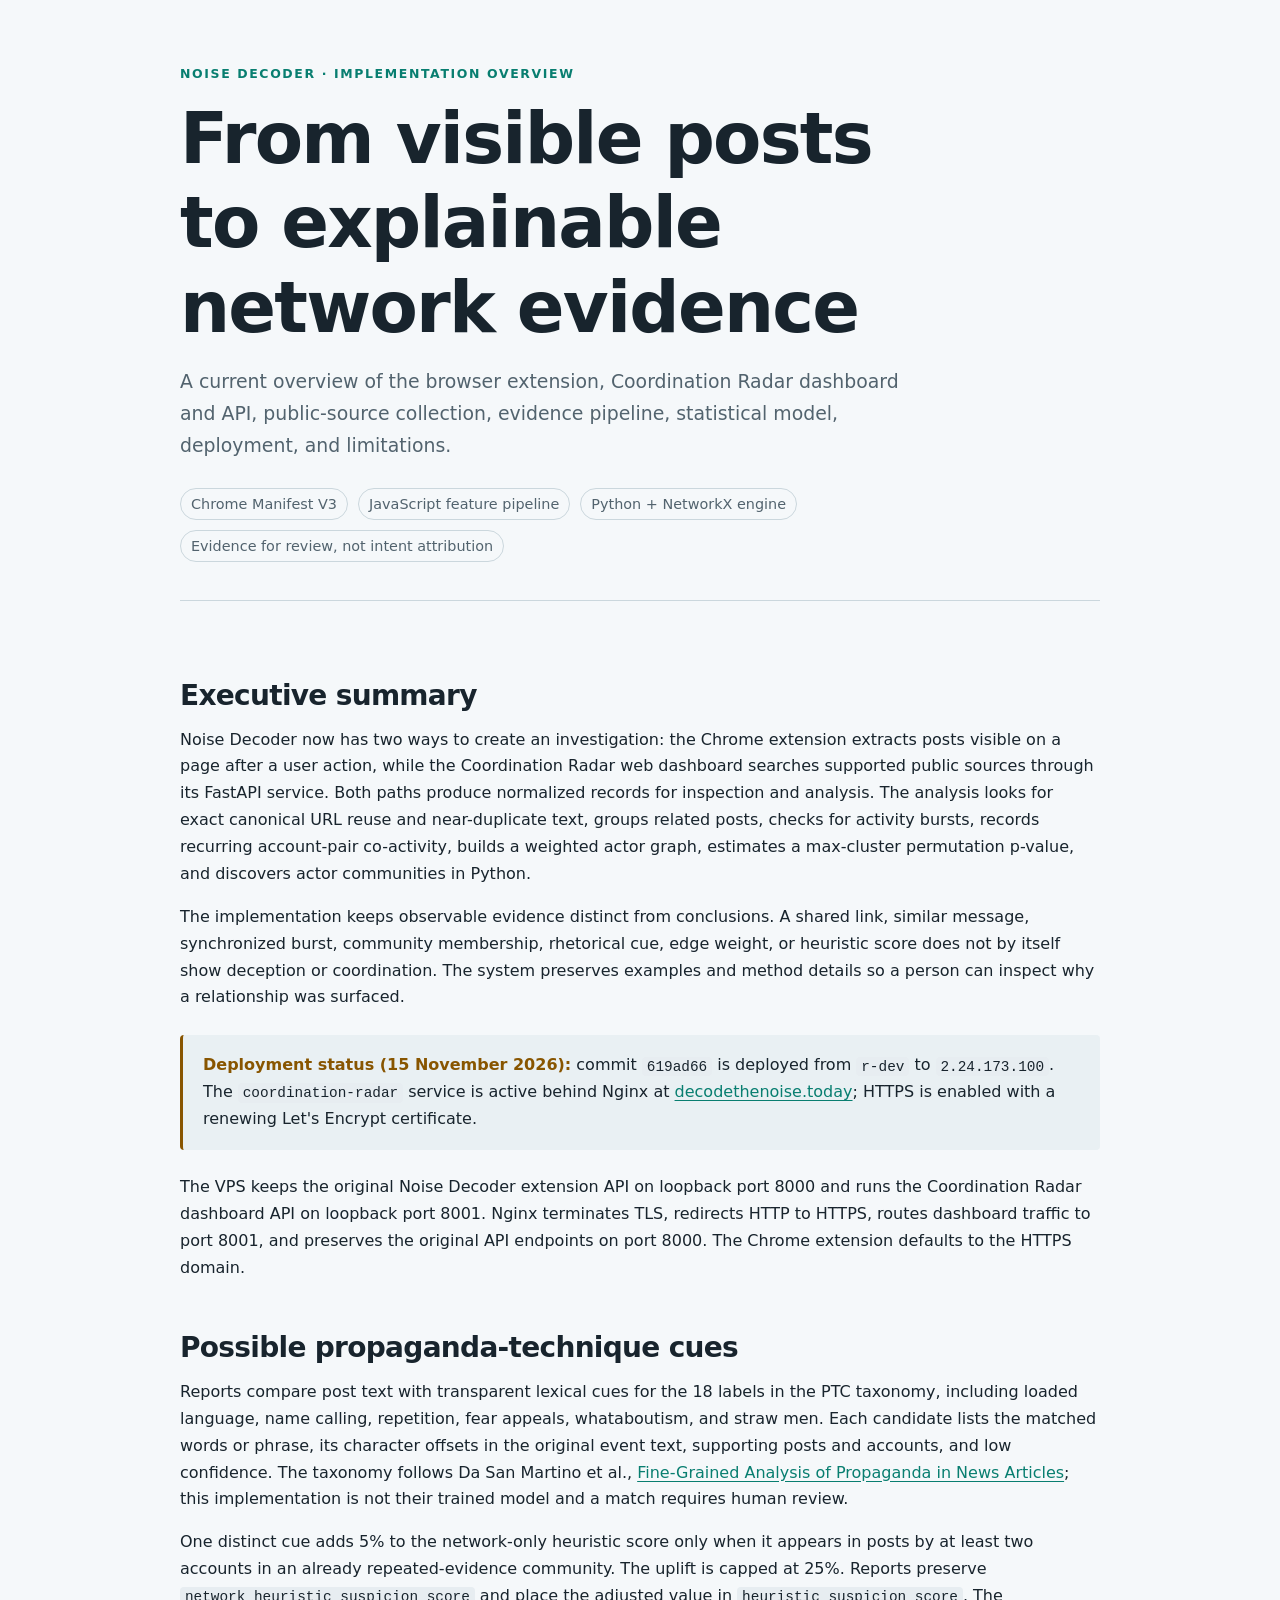
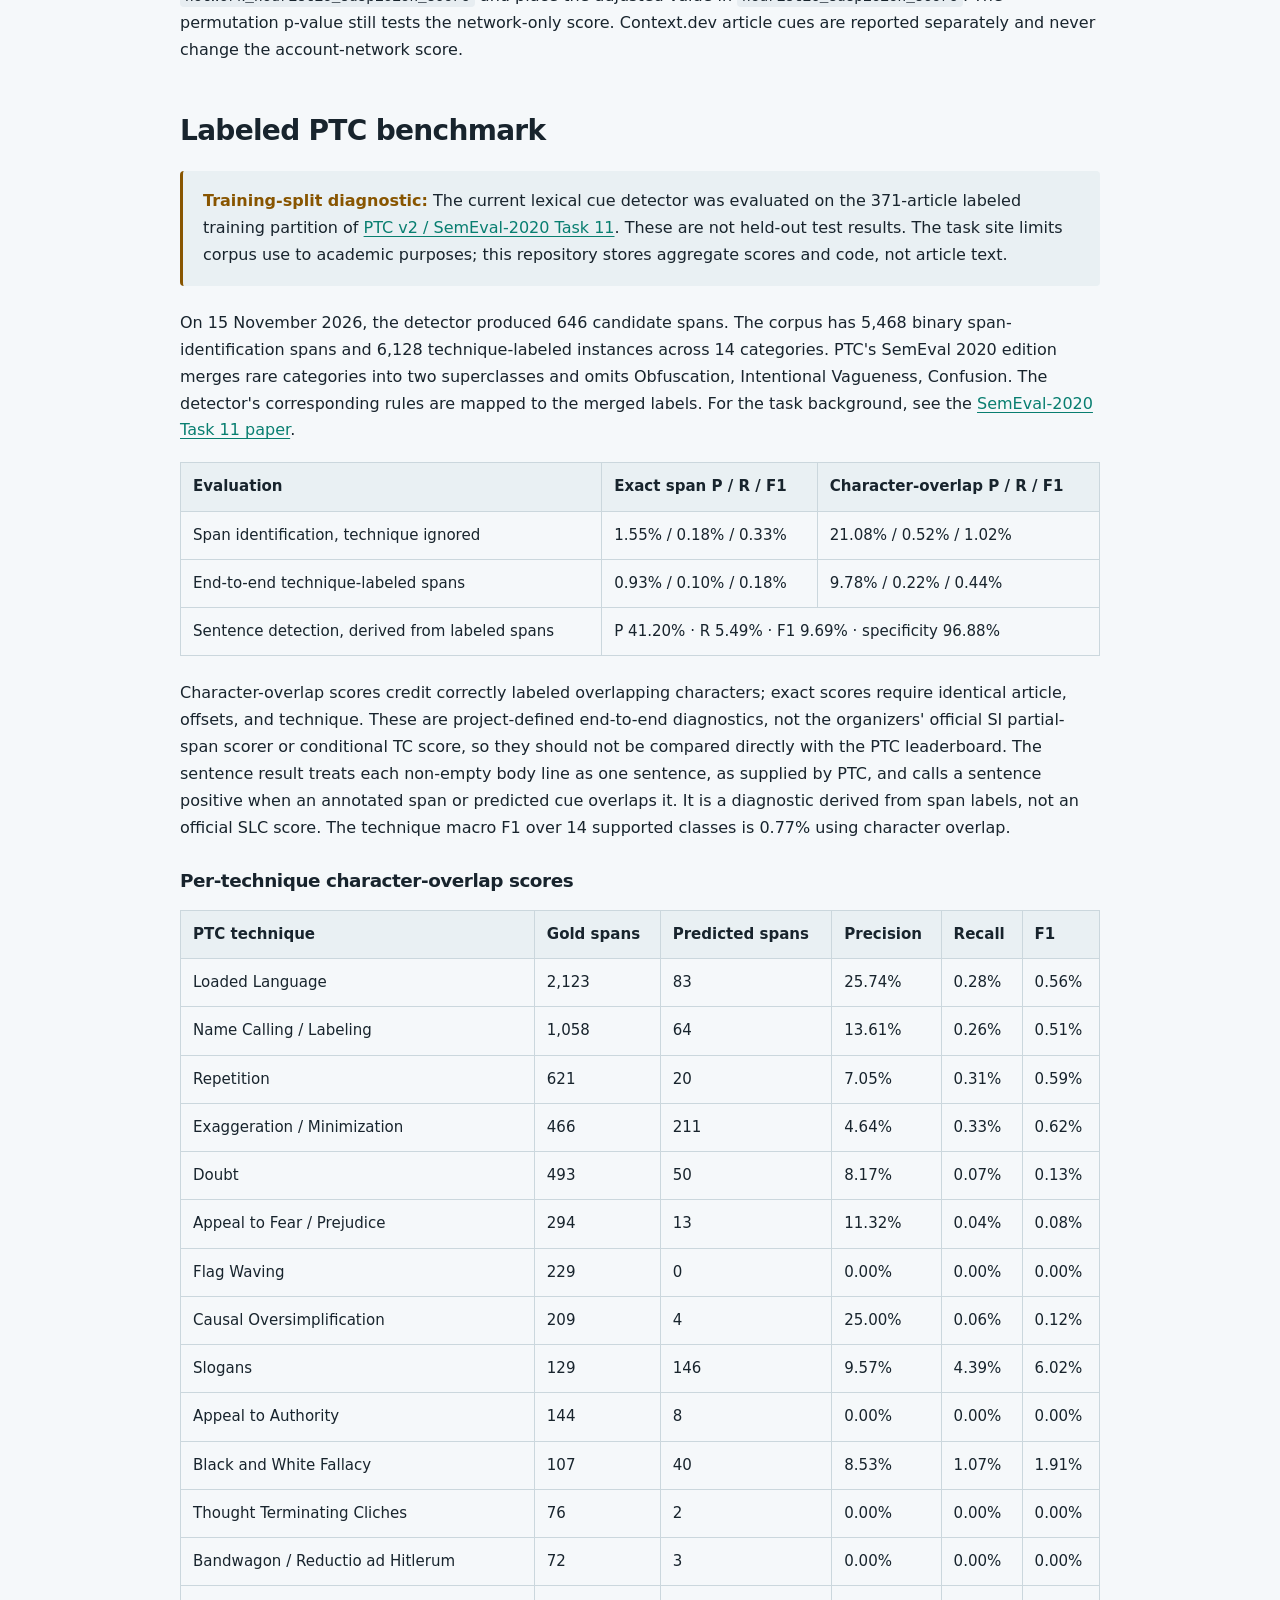
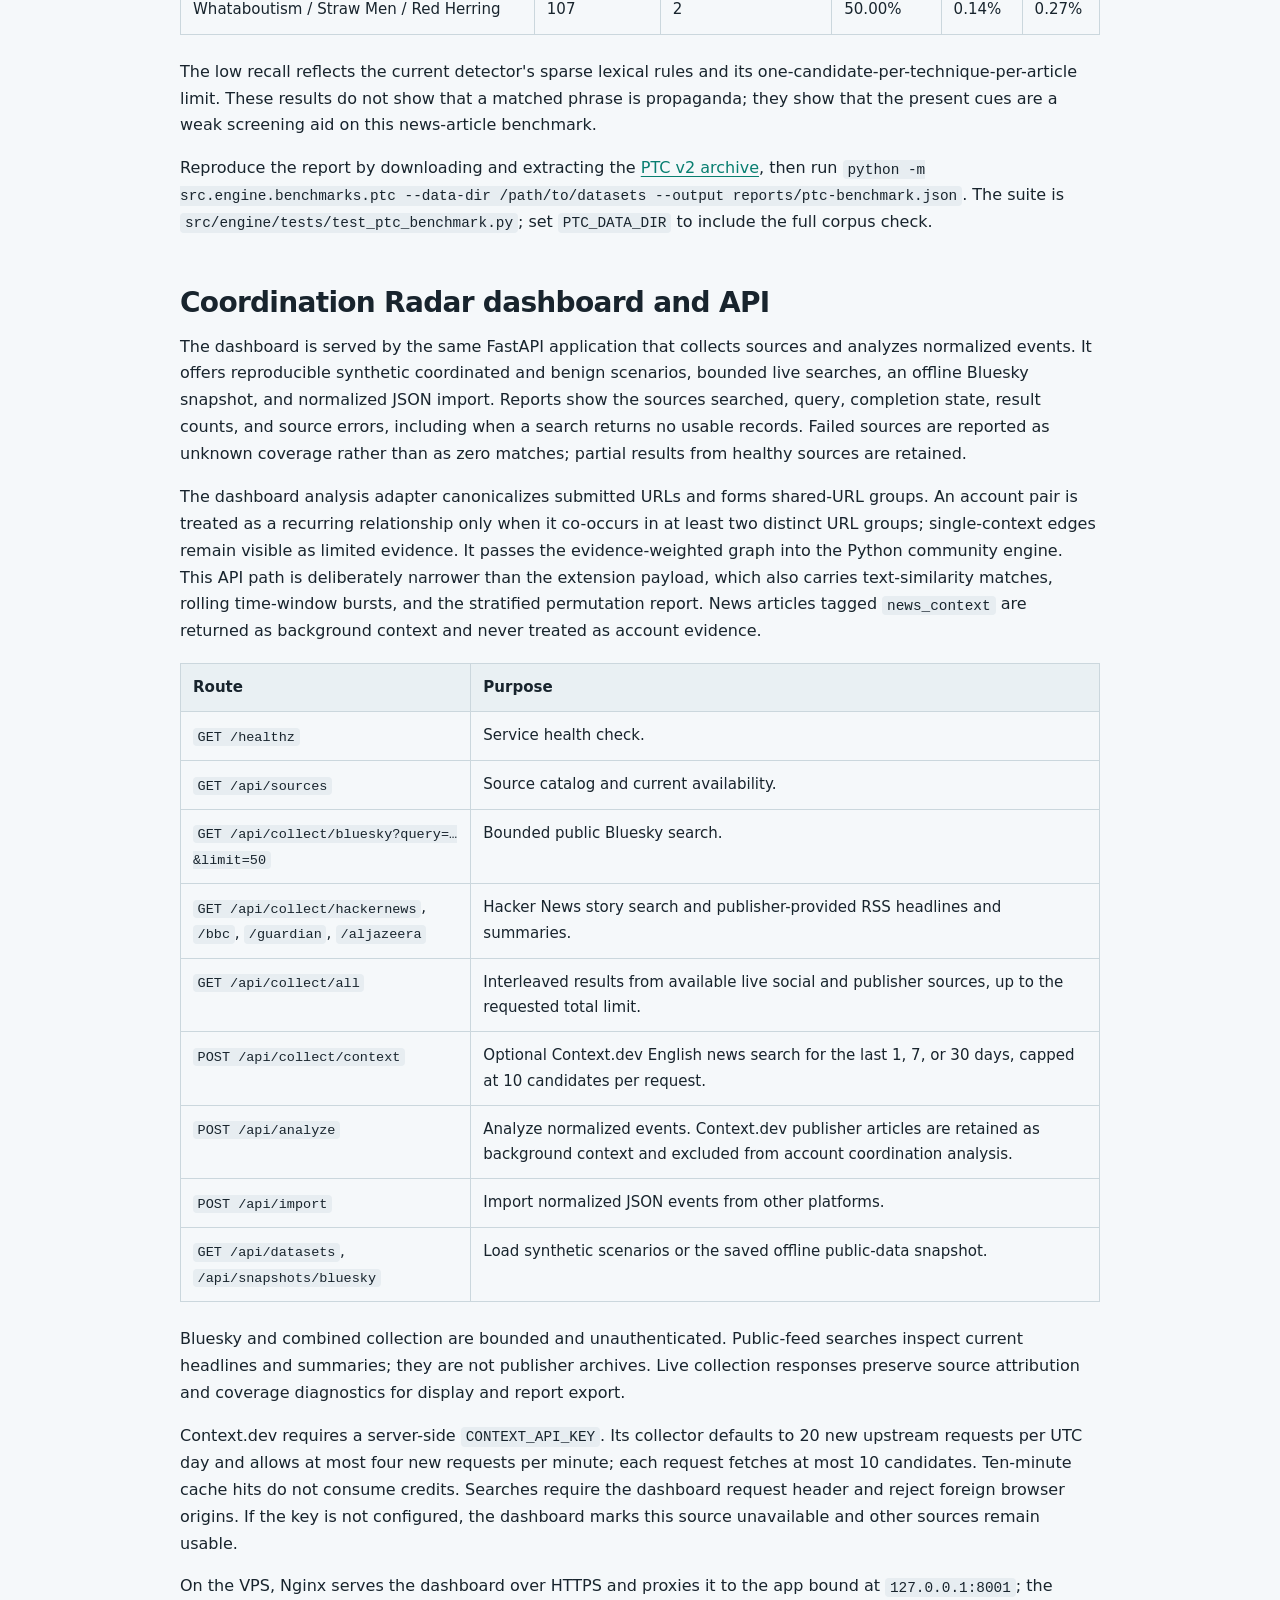
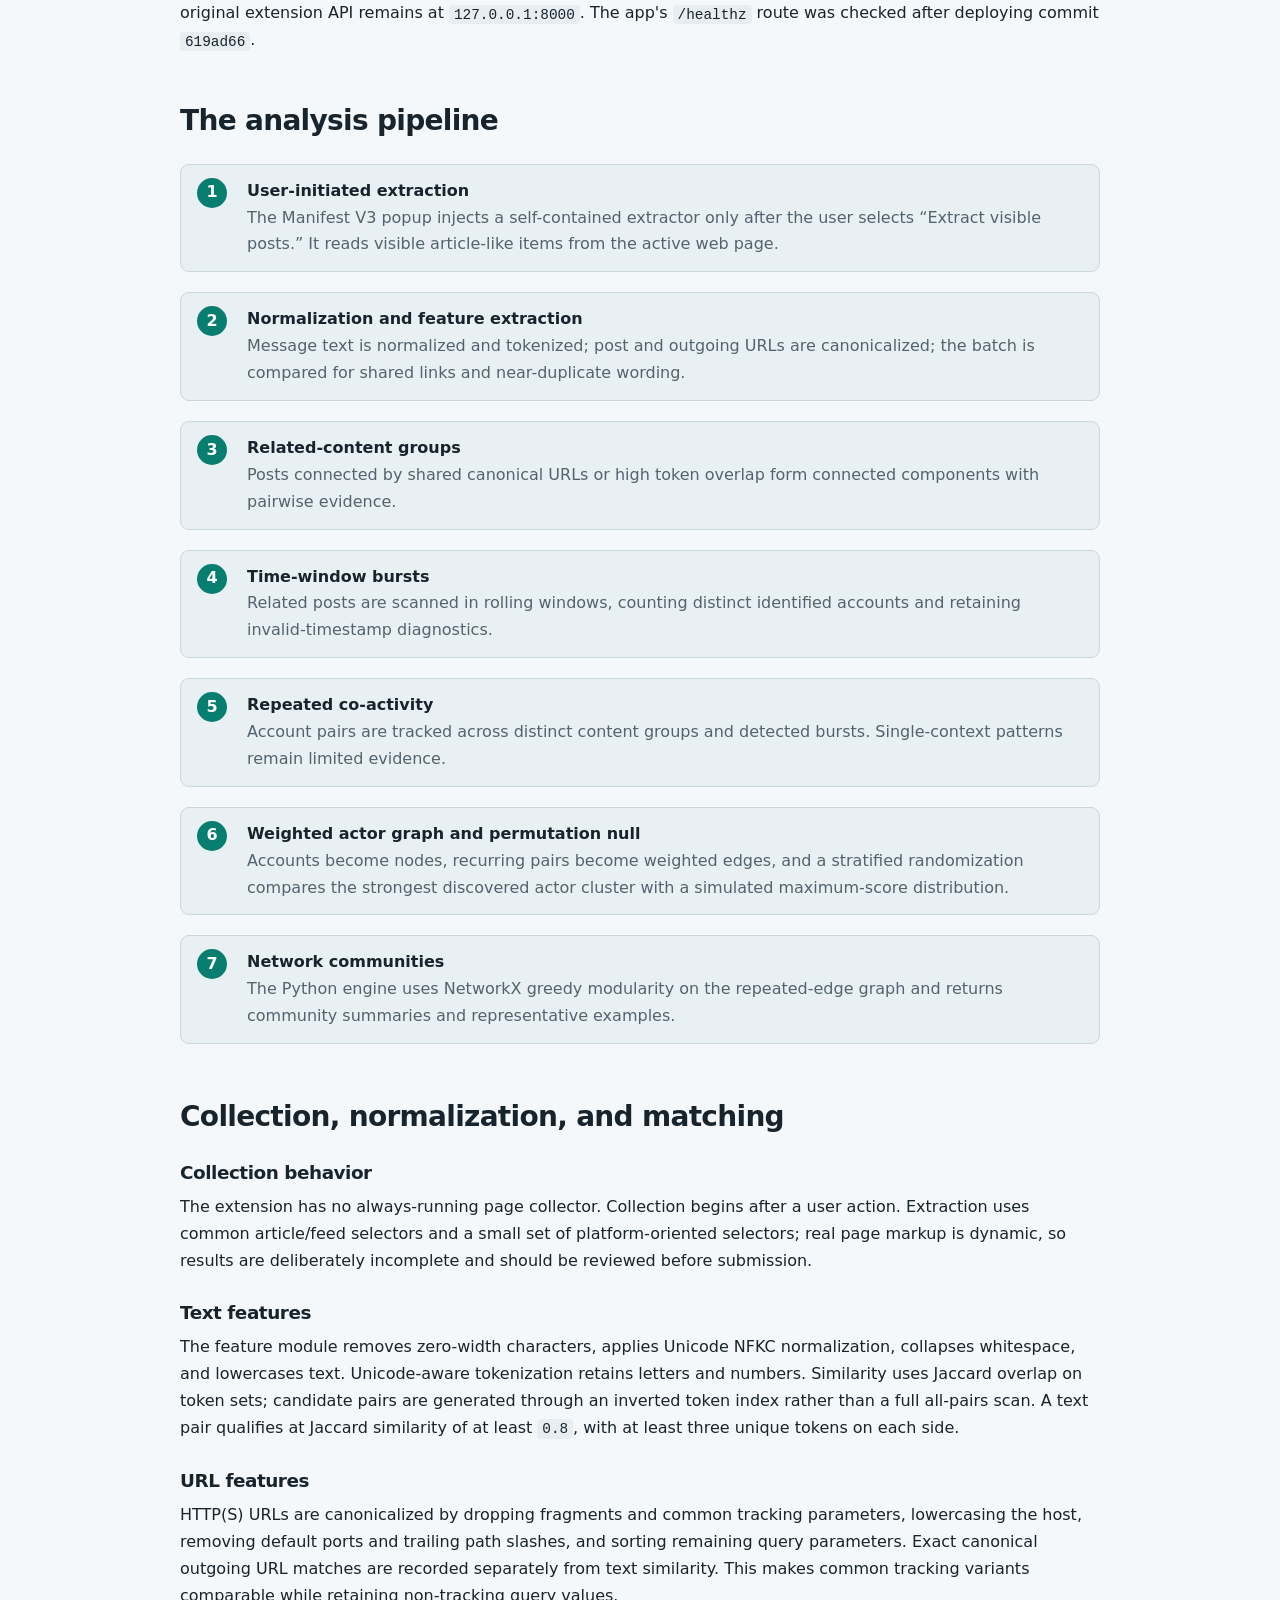
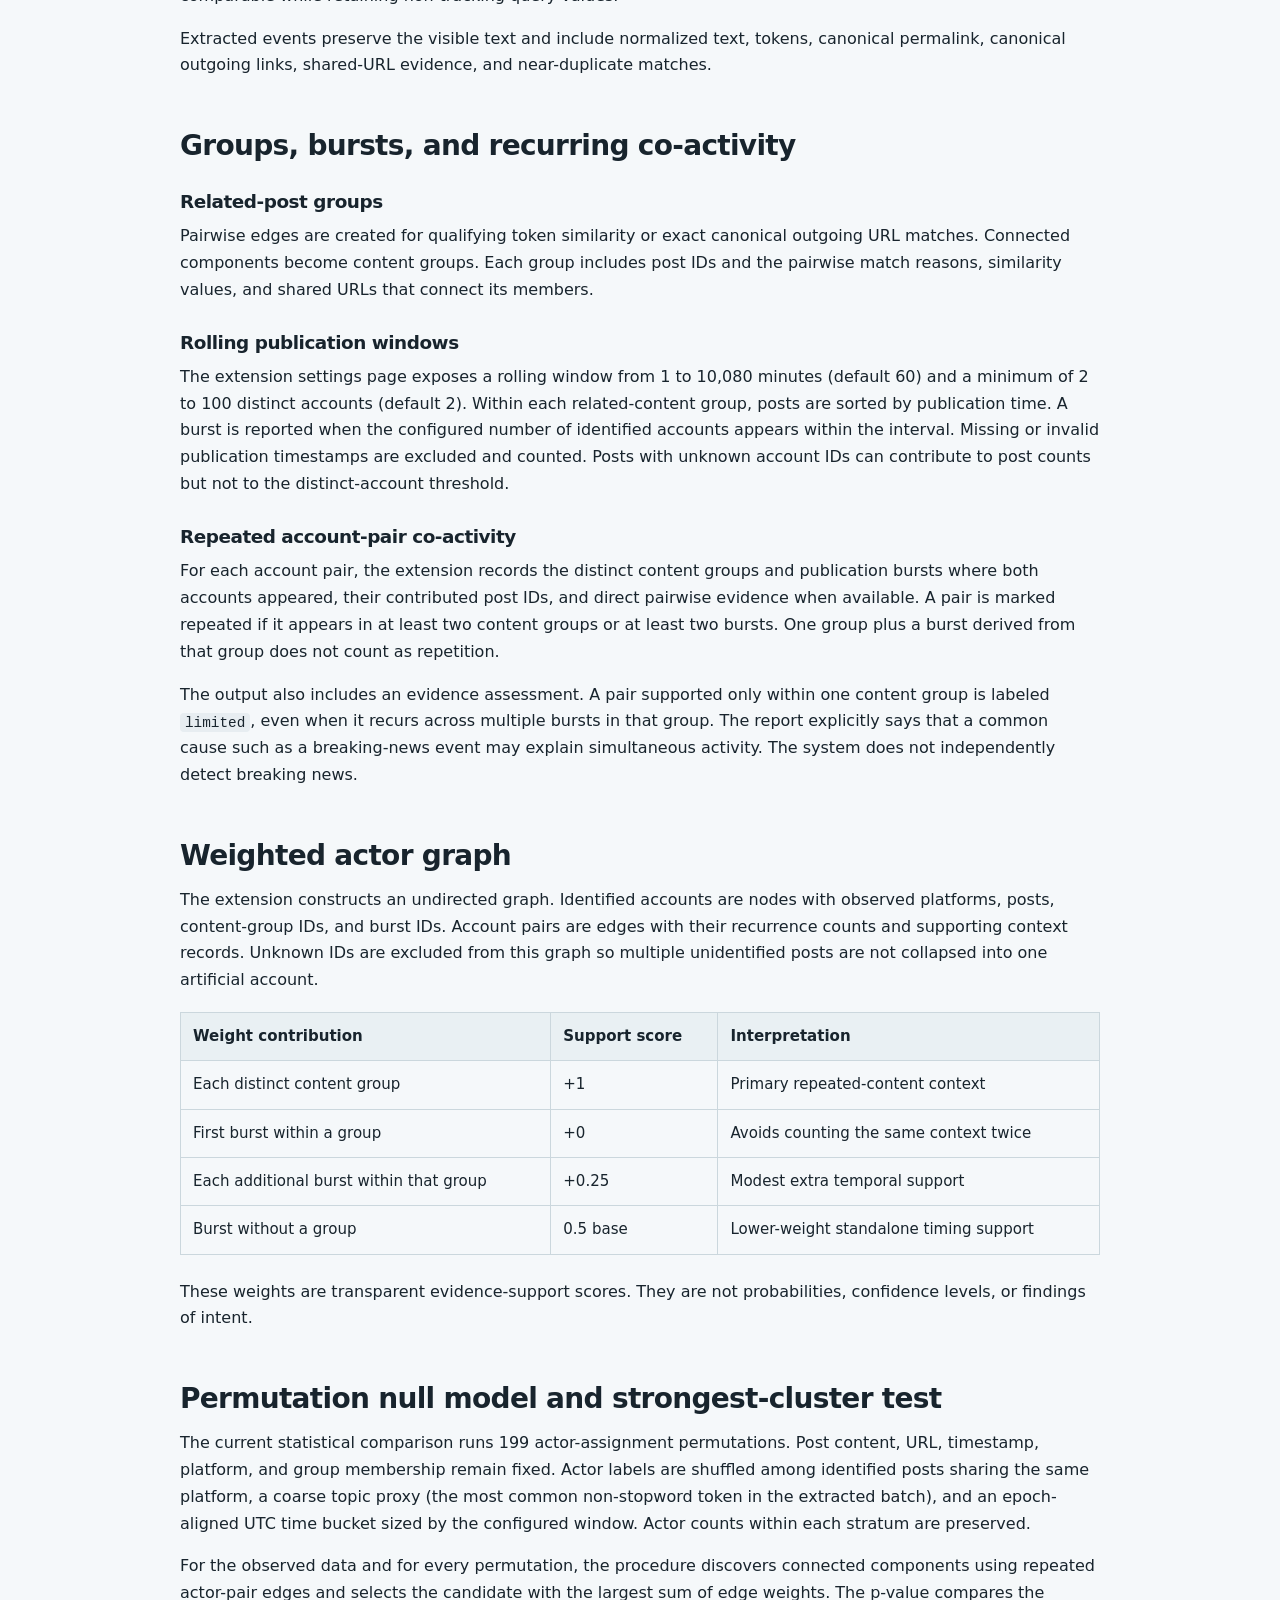
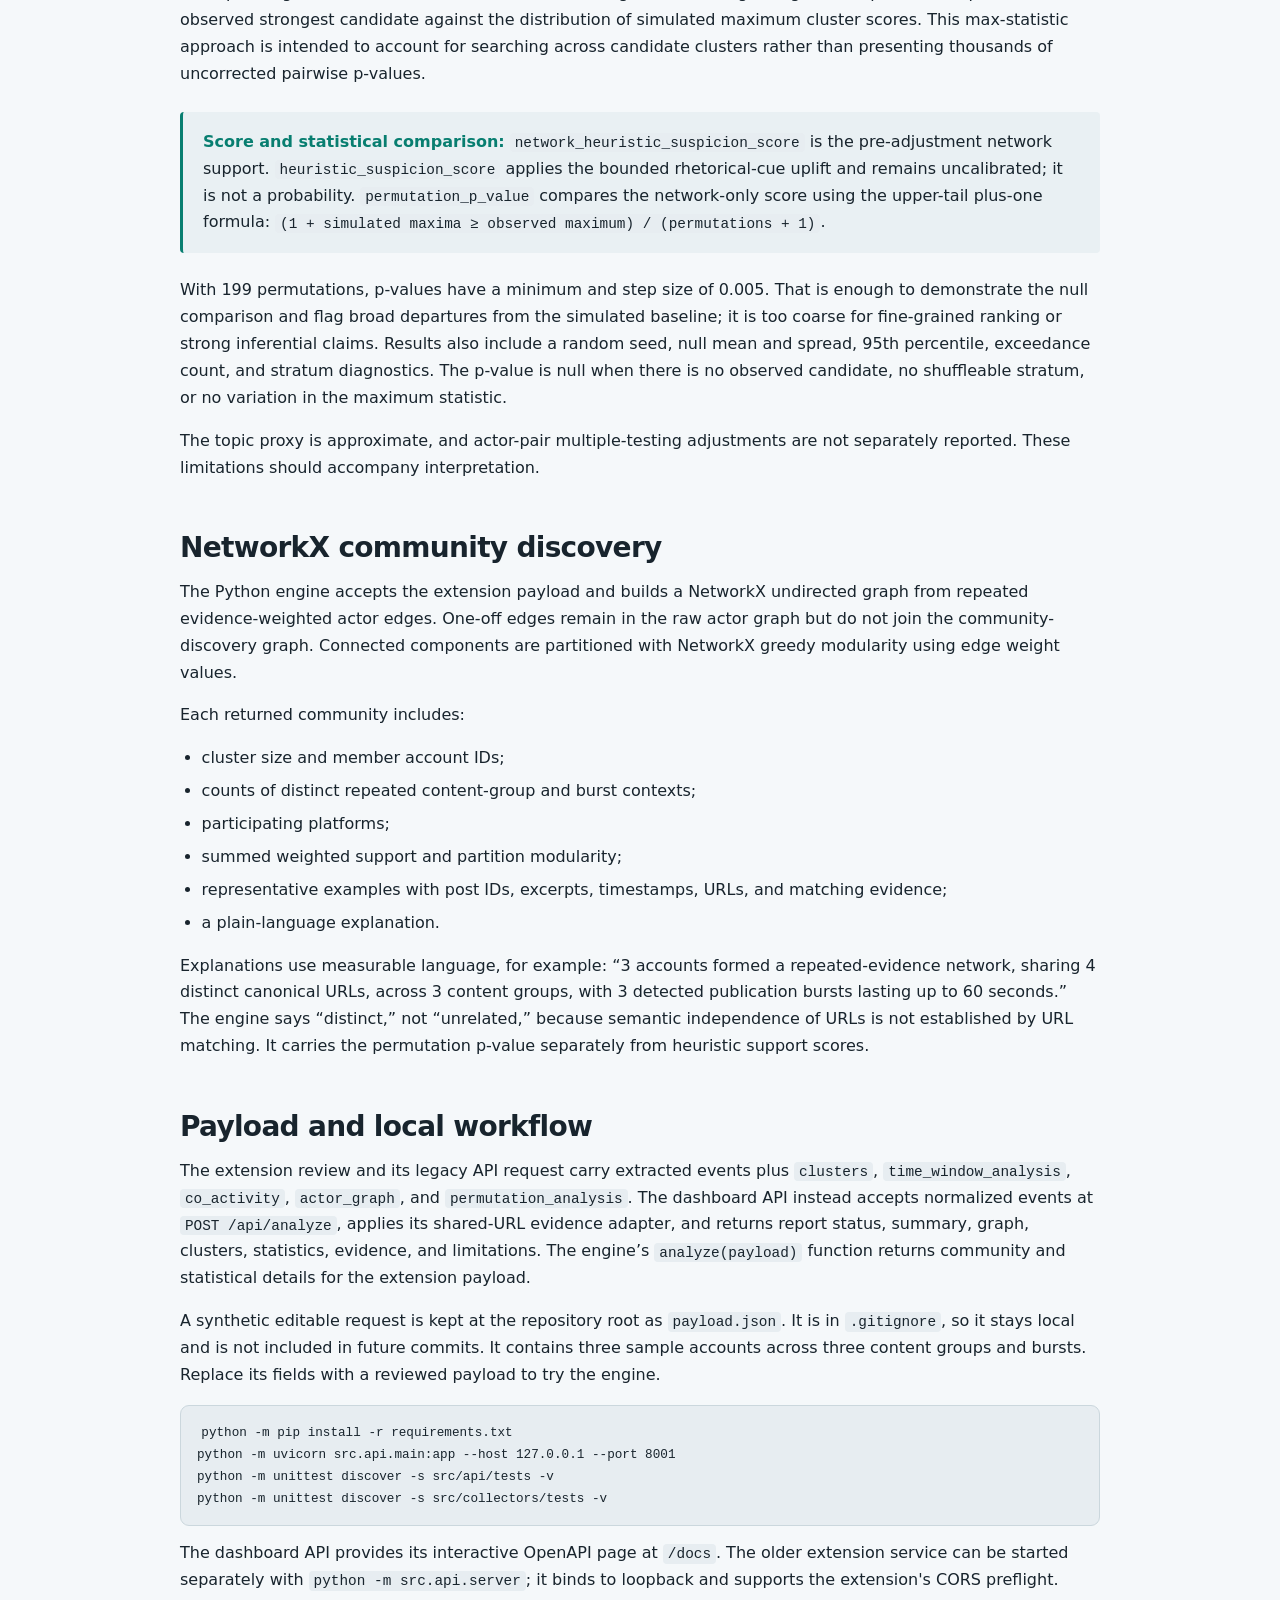
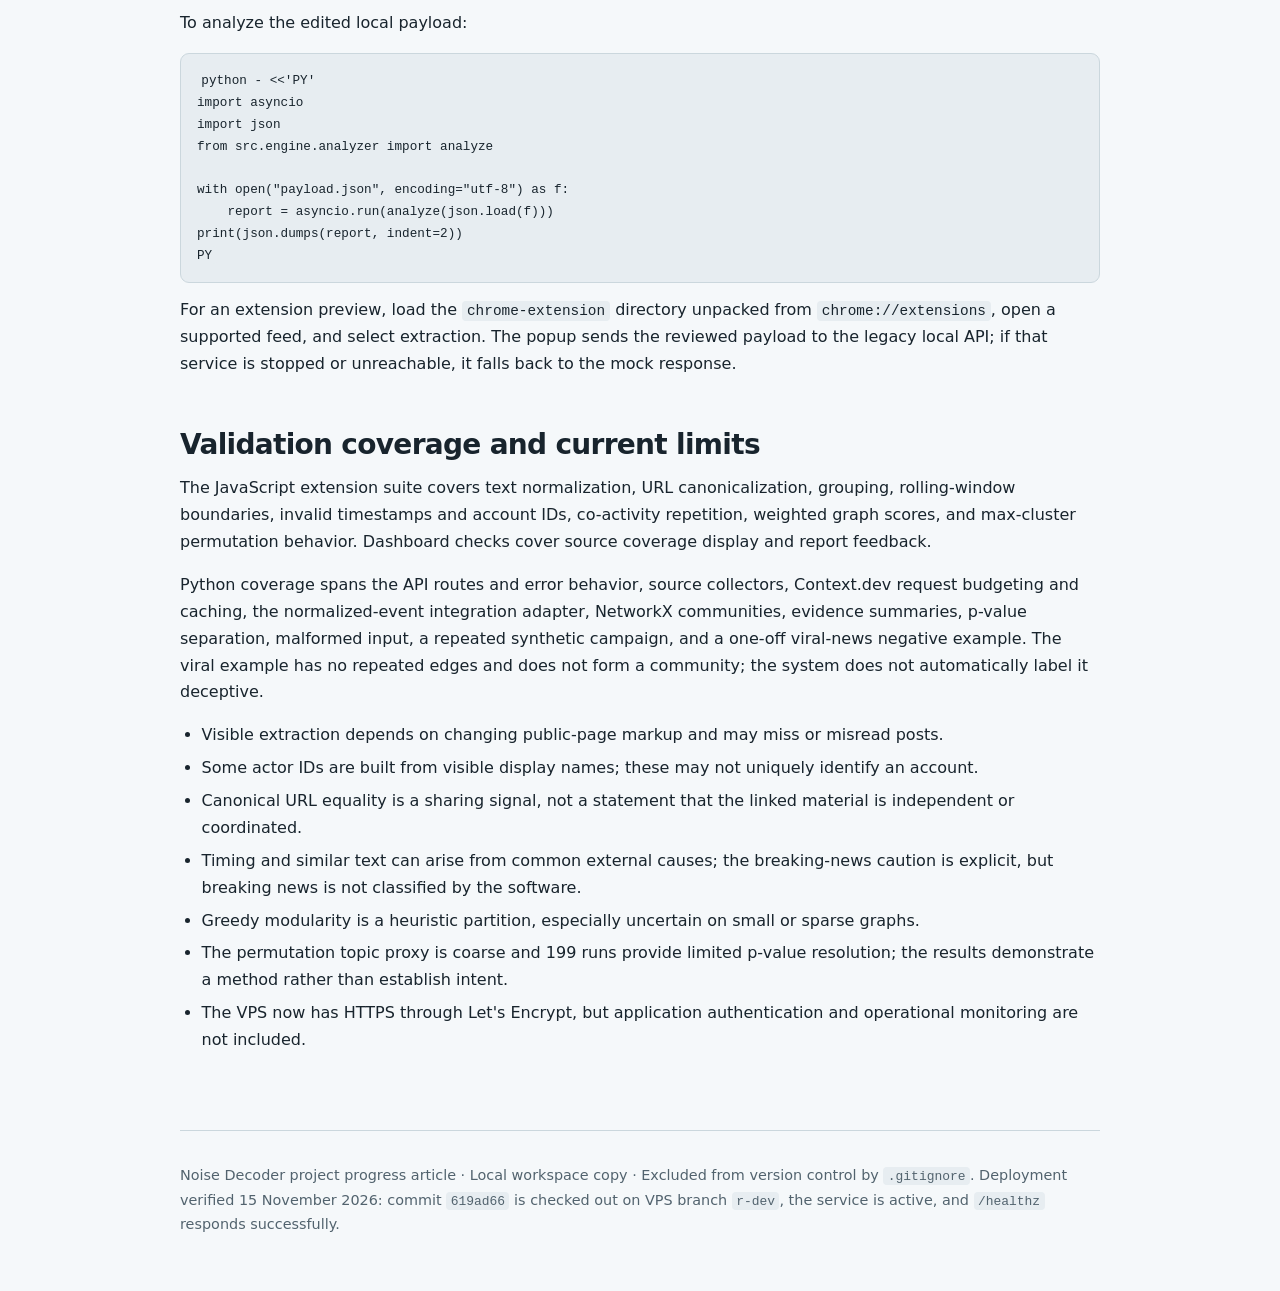
==== progress-overview.html @ 6ddb8389 "Add PTC technique analysis and benchmark" ====
<!doctype html>
<html lang="en">
<head>
  <meta charset="utf-8">
  <meta name="viewport" content="width=device-width, initial-scale=1">
  <meta name="description" content="A current overview of Noise Decoder and Coordination Radar: browser extraction, the public-data API, dashboard, evidence pipeline, statistical model, deployment, and limitations.">
  <title>Noise Decoder — Project Progress</title>
  <style>
    :root {
      color-scheme: light dark;
      --page: #10151c;
      --panel: #18212b;
      --ink: #e8eef5;
      --muted: #aebdca;
      --line: #334352;
      --accent: #64dbc5;
      --accent-ink: #07221d;
      --code: #0b1016;
      --warn: #ffd58a;
      font: 16px/1.68 system-ui, -apple-system, BlinkMacSystemFont, "Segoe UI", sans-serif;
    }
    * { box-sizing: border-box; }
    body { margin: 0; background: var(--page); color: var(--ink); }
    header, main, footer { width: min(920px, calc(100% - 36px)); margin-inline: auto; }
    header { padding: 64px 0 38px; border-bottom: 1px solid var(--line); }
    main { padding: 28px 0 60px; }
    footer { padding: 22px 0 44px; border-top: 1px solid var(--line); color: var(--muted); font-size: .9rem; }
    h1, h2, h3 { line-height: 1.2; letter-spacing: -.025em; }
    h1 { max-width: 760px; margin: 12px 0 16px; font-size: clamp(2.3rem, 7vw, 4.4rem); }
    h2 { margin: 50px 0 14px; font-size: 1.75rem; }
    h3 { margin: 28px 0 8px; font-size: 1.15rem; }
    p { margin: 10px 0 16px; }
    a { color: var(--accent); text-underline-offset: 3px; }
    .eyebrow { color: var(--accent); font-size: .78rem; font-weight: 750; letter-spacing: .13em; text-transform: uppercase; }
    .dek { max-width: 740px; color: var(--muted); font-size: 1.18rem; }
    .meta { display: flex; gap: 10px; flex-wrap: wrap; margin-top: 26px; color: var(--muted); font-size: .9rem; }
    .tag { display: inline-block; padding: 3px 10px; border: 1px solid var(--line); border-radius: 999px; }
    .callout { margin: 24px 0; padding: 17px 20px; background: var(--panel); border-left: 3px solid var(--accent); border-radius: 4px; }
    .callout strong { color: var(--accent); }
    .caution { border-left-color: var(--warn); }
    .caution strong { color: var(--warn); }
    .flow { display: grid; gap: 8px; margin: 20px 0; padding: 0; list-style: none; counter-reset: pipeline; }
    .flow li { counter-increment: pipeline; display: grid; grid-template-columns: 38px 1fr; gap: 12px; padding: 13px 16px; background: var(--panel); border: 1px solid var(--line); border-radius: 9px; }
    .flow li::before { content: counter(pipeline); display: grid; place-items: center; width: 30px; height: 30px; border-radius: 50%; background: var(--accent); color: var(--accent-ink); font-weight: 800; }
    .flow b { display: block; }
    .muted { color: var(--muted); }
    table { width: 100%; border-collapse: collapse; margin: 18px 0 24px; font-size: .94rem; }
    th, td { padding: 11px 12px; border: 1px solid var(--line); text-align: left; vertical-align: top; }
    th { background: var(--panel); }
    code, pre { font-family: ui-monospace, SFMono-Regular, Consolas, monospace; }
    code { padding: .12em .34em; border-radius: 4px; background: var(--code); font-size: .9em; overflow-wrap: anywhere; }
    pre { overflow-x: auto; padding: 16px; border: 1px solid var(--line); border-radius: 9px; background: var(--code); font-size: .88rem; line-height: 1.55; }
    ul, ol { padding-left: 1.35rem; }
    li { margin: 6px 0; }
    .small { color: var(--muted); font-size: .9rem; }
    @media (prefers-color-scheme: light) {
      :root { --page: #f5f8fa; --panel: #e9f0f3; --ink: #18242d; --muted: #52636e; --line: #cbd7dd; --accent: #087e70; --accent-ink: white; --code: #e7edf1; --warn: #885500; }
    }
    @media print {
      :root { color-scheme: light; --page: white; --panel: #f1f4f5; --ink: #101820; --muted: #43525d; --line: #c5cdd2; --accent: #087e70; --accent-ink: white; --code: #f3f5f6; --warn: #885500; }
      header { padding-top: 24px; }
      h2 { break-after: avoid; }
      pre, table, .callout { break-inside: avoid; }
    }
  </style>
</head>
<body>
  <header>
    <div class="eyebrow">Noise Decoder · implementation overview</div>
    <h1>From visible posts to explainable network evidence</h1>
    <p class="dek">A current overview of the browser extension, Coordination Radar dashboard and API, public-source collection, evidence pipeline, statistical model, deployment, and limitations.</p>
    <div class="meta">
      <span class="tag">Chrome Manifest V3</span>
      <span class="tag">JavaScript feature pipeline</span>
      <span class="tag">Python + NetworkX engine</span>
      <span class="tag">Evidence for review, not intent attribution</span>
    </div>
  </header>

  <main>
    <section aria-labelledby="summary">
      <h2 id="summary">Executive summary</h2>
      <p>Noise Decoder now has two ways to create an investigation: the Chrome extension extracts posts visible on a page after a user action, while the Coordination Radar web dashboard searches supported public sources through its FastAPI service. Both paths produce normalized records for inspection and analysis. The analysis looks for exact canonical URL reuse and near-duplicate text, groups related posts, checks for activity bursts, records recurring account-pair co-activity, builds a weighted actor graph, estimates a max-cluster permutation p-value, and discovers actor communities in Python.</p>
      <p>The implementation keeps observable evidence distinct from conclusions. A shared link, similar message, synchronized burst, community membership, rhetorical cue, edge weight, or heuristic score does not by itself show deception or coordination. The system preserves examples and method details so a person can inspect why a relationship was surfaced.</p>
      <div class="callout caution"><strong>Deployment status (15 November 2026):</strong> commit <code>619ad66</code> is deployed from <code>r-dev</code> to <code>2.24.173.100</code>. The <code>coordination-radar</code> service is active behind Nginx at <a href="https://decodethenoise.today/">decodethenoise.today</a>; HTTPS is enabled with a renewing Let's Encrypt certificate.</div>
      <p>The VPS keeps the original Noise Decoder extension API on loopback port 8000 and runs the Coordination Radar dashboard API on loopback port 8001. Nginx terminates TLS, redirects HTTP to HTTPS, routes dashboard traffic to port 8001, and preserves the original API endpoints on port 8000. The Chrome extension defaults to the HTTPS domain.</p>
    </section>

    <section aria-labelledby="technique-analysis">
      <h2 id="technique-analysis">Possible propaganda-technique cues</h2>
      <p>Reports compare post text with transparent lexical cues for the 18 labels in the PTC taxonomy, including loaded language, name calling, repetition, fear appeals, whataboutism, and straw men. Each candidate lists the matched words or phrase, its character offsets in the original event text, supporting posts and accounts, and low confidence. The taxonomy follows Da San Martino et al., <a href="https://aclanthology.org/D19-1565/">Fine-Grained Analysis of Propaganda in News Articles</a>; this implementation is not their trained model and a match requires human review.</p>
      <p>One distinct cue adds 5% to the network-only heuristic score only when it appears in posts by at least two accounts in an already repeated-evidence community. The uplift is capped at 25%. Reports preserve <code>network_heuristic_suspicion_score</code> and place the adjusted value in <code>heuristic_suspicion_score</code>. The permutation p-value still tests the network-only score. Context.dev article cues are reported separately and never change the account-network score.</p>
    </section>

    <section aria-labelledby="ptc-benchmark">
      <h2 id="ptc-benchmark">Labeled PTC benchmark</h2>
      <div class="callout caution"><strong>Training-split diagnostic:</strong> The current lexical cue detector was evaluated on the 371-article labeled training partition of <a href="https://zenodo.org/records/3952415">PTC v2 / SemEval-2020 Task 11</a>. These are not held-out test results. The task site limits corpus use to academic purposes; this repository stores aggregate scores and code, not article text.</div>
      <p>On 15 November 2026, the detector produced 646 candidate spans. The corpus has 5,468 binary span-identification spans and 6,128 technique-labeled instances across 14 categories. PTC's SemEval 2020 edition merges rare categories into two superclasses and omits Obfuscation, Intentional Vagueness, Confusion. The detector's corresponding rules are mapped to the merged labels. For the task background, see the <a href="https://aclanthology.org/2020.semeval-1.186/">SemEval-2020 Task 11 paper</a>.</p>
      <table>
        <thead><tr><th>Evaluation</th><th>Exact span P / R / F1</th><th>Character-overlap P / R / F1</th></tr></thead>
        <tbody>
          <tr><td>Span identification, technique ignored</td><td>1.55% / 0.18% / 0.33%</td><td>21.08% / 0.52% / 1.02%</td></tr>
          <tr><td>End-to-end technique-labeled spans</td><td>0.93% / 0.10% / 0.18%</td><td>9.78% / 0.22% / 0.44%</td></tr>
          <tr><td>Sentence detection, derived from labeled spans</td><td colspan="2">P 41.20% · R 5.49% · F1 9.69% · specificity 96.88%</td></tr>
        </tbody>
      </table>
      <p>Character-overlap scores credit correctly labeled overlapping characters; exact scores require identical article, offsets, and technique. These are project-defined end-to-end diagnostics, not the organizers' official SI partial-span scorer or conditional TC score, so they should not be compared directly with the PTC leaderboard. The sentence result treats each non-empty body line as one sentence, as supplied by PTC, and calls a sentence positive when an annotated span or predicted cue overlaps it. It is a diagnostic derived from span labels, not an official SLC score. The technique macro F1 over 14 supported classes is 0.77% using character overlap.</p>
      <h3>Per-technique character-overlap scores</h3>
      <table>
        <thead><tr><th>PTC technique</th><th>Gold spans</th><th>Predicted spans</th><th>Precision</th><th>Recall</th><th>F1</th></tr></thead>
        <tbody>
          <tr><td>Loaded Language</td><td>2,123</td><td>83</td><td>25.74%</td><td>0.28%</td><td>0.56%</td></tr>
          <tr><td>Name Calling / Labeling</td><td>1,058</td><td>64</td><td>13.61%</td><td>0.26%</td><td>0.51%</td></tr>
          <tr><td>Repetition</td><td>621</td><td>20</td><td>7.05%</td><td>0.31%</td><td>0.59%</td></tr>
          <tr><td>Exaggeration / Minimization</td><td>466</td><td>211</td><td>4.64%</td><td>0.33%</td><td>0.62%</td></tr>
          <tr><td>Doubt</td><td>493</td><td>50</td><td>8.17%</td><td>0.07%</td><td>0.13%</td></tr>
          <tr><td>Appeal to Fear / Prejudice</td><td>294</td><td>13</td><td>11.32%</td><td>0.04%</td><td>0.08%</td></tr>
          <tr><td>Flag Waving</td><td>229</td><td>0</td><td>0.00%</td><td>0.00%</td><td>0.00%</td></tr>
          <tr><td>Causal Oversimplification</td><td>209</td><td>4</td><td>25.00%</td><td>0.06%</td><td>0.12%</td></tr>
          <tr><td>Slogans</td><td>129</td><td>146</td><td>9.57%</td><td>4.39%</td><td>6.02%</td></tr>
          <tr><td>Appeal to Authority</td><td>144</td><td>8</td><td>0.00%</td><td>0.00%</td><td>0.00%</td></tr>
          <tr><td>Black and White Fallacy</td><td>107</td><td>40</td><td>8.53%</td><td>1.07%</td><td>1.91%</td></tr>
          <tr><td>Thought Terminating Cliches</td><td>76</td><td>2</td><td>0.00%</td><td>0.00%</td><td>0.00%</td></tr>
          <tr><td>Bandwagon / Reductio ad Hitlerum</td><td>72</td><td>3</td><td>0.00%</td><td>0.00%</td><td>0.00%</td></tr>
          <tr><td>Whataboutism / Straw Men / Red Herring</td><td>107</td><td>2</td><td>50.00%</td><td>0.14%</td><td>0.27%</td></tr>
        </tbody>
      </table>
      <p>The low recall reflects the current detector's sparse lexical rules and its one-candidate-per-technique-per-article limit. These results do not show that a matched phrase is propaganda; they show that the present cues are a weak screening aid on this news-article benchmark.</p>
      <p>Reproduce the report by downloading and extracting the <a href="https://zenodo.org/records/3952415">PTC v2 archive</a>, then run <code>python -m src.engine.benchmarks.ptc --data-dir /path/to/datasets --output reports/ptc-benchmark.json</code>. The suite is <code>src/engine/tests/test_ptc_benchmark.py</code>; set <code>PTC_DATA_DIR</code> to include the full corpus check.</p>
    </section>

    <section aria-labelledby="api-dashboard">
      <h2 id="api-dashboard">Coordination Radar dashboard and API</h2>
      <p>The dashboard is served by the same FastAPI application that collects sources and analyzes normalized events. It offers reproducible synthetic coordinated and benign scenarios, bounded live searches, an offline Bluesky snapshot, and normalized JSON import. Reports show the sources searched, query, completion state, result counts, and source errors, including when a search returns no usable records. Failed sources are reported as unknown coverage rather than as zero matches; partial results from healthy sources are retained.</p>
      <p>The dashboard analysis adapter canonicalizes submitted URLs and forms shared-URL groups. An account pair is treated as a recurring relationship only when it co-occurs in at least two distinct URL groups; single-context edges remain visible as limited evidence. It passes the evidence-weighted graph into the Python community engine. This API path is deliberately narrower than the extension payload, which also carries text-similarity matches, rolling time-window bursts, and the stratified permutation report. News articles tagged <code>news_context</code> are returned as background context and never treated as account evidence.</p>
      <table>
        <thead><tr><th>Route</th><th>Purpose</th></tr></thead>
        <tbody>
          <tr><td><code>GET /healthz</code></td><td>Service health check.</td></tr>
          <tr><td><code>GET /api/sources</code></td><td>Source catalog and current availability.</td></tr>
          <tr><td><code>GET /api/collect/bluesky?query=…&amp;limit=50</code></td><td>Bounded public Bluesky search.</td></tr>
          <tr><td><code>GET /api/collect/hackernews</code>, <code>/bbc</code>, <code>/guardian</code>, <code>/aljazeera</code></td><td>Hacker News story search and publisher-provided RSS headlines and summaries.</td></tr>
          <tr><td><code>GET /api/collect/all</code></td><td>Interleaved results from available live social and publisher sources, up to the requested total limit.</td></tr>
          <tr><td><code>POST /api/collect/context</code></td><td>Optional Context.dev English news search for the last 1, 7, or 30 days, capped at 10 candidates per request.</td></tr>
          <tr><td><code>POST /api/analyze</code></td><td>Analyze normalized events. Context.dev publisher articles are retained as background context and excluded from account coordination analysis.</td></tr>
          <tr><td><code>POST /api/import</code></td><td>Import normalized JSON events from other platforms.</td></tr>
          <tr><td><code>GET /api/datasets</code>, <code>/api/snapshots/bluesky</code></td><td>Load synthetic scenarios or the saved offline public-data snapshot.</td></tr>
        </tbody>
      </table>
      <p>Bluesky and combined collection are bounded and unauthenticated. Public-feed searches inspect current headlines and summaries; they are not publisher archives. Live collection responses preserve source attribution and coverage diagnostics for display and report export.</p>
      <p>Context.dev requires a server-side <code>CONTEXT_API_KEY</code>. Its collector defaults to 20 new upstream requests per UTC day and allows at most four new requests per minute; each request fetches at most 10 candidates. Ten-minute cache hits do not consume credits. Searches require the dashboard request header and reject foreign browser origins. If the key is not configured, the dashboard marks this source unavailable and other sources remain usable.</p>
      <p>On the VPS, Nginx serves the dashboard over HTTPS and proxies it to the app bound at <code>127.0.0.1:8001</code>; the original extension API remains at <code>127.0.0.1:8000</code>. The app's <code>/healthz</code> route was checked after deploying commit <code>619ad66</code>.</p>
    </section>

    <section aria-labelledby="pipeline">
      <h2 id="pipeline">The analysis pipeline</h2>
      <ol class="flow">
        <li><div><b>User-initiated extraction</b><span class="muted">The Manifest V3 popup injects a self-contained extractor only after the user selects “Extract visible posts.” It reads visible article-like items from the active web page.</span></div></li>
        <li><div><b>Normalization and feature extraction</b><span class="muted">Message text is normalized and tokenized; post and outgoing URLs are canonicalized; the batch is compared for shared links and near-duplicate wording.</span></div></li>
        <li><div><b>Related-content groups</b><span class="muted">Posts connected by shared canonical URLs or high token overlap form connected components with pairwise evidence.</span></div></li>
        <li><div><b>Time-window bursts</b><span class="muted">Related posts are scanned in rolling windows, counting distinct identified accounts and retaining invalid-timestamp diagnostics.</span></div></li>
        <li><div><b>Repeated co-activity</b><span class="muted">Account pairs are tracked across distinct content groups and detected bursts. Single-context patterns remain limited evidence.</span></div></li>
        <li><div><b>Weighted actor graph and permutation null</b><span class="muted">Accounts become nodes, recurring pairs become weighted edges, and a stratified randomization compares the strongest discovered actor cluster with a simulated maximum-score distribution.</span></div></li>
        <li><div><b>Network communities</b><span class="muted">The Python engine uses NetworkX greedy modularity on the repeated-edge graph and returns community summaries and representative examples.</span></div></li>
      </ol>
    </section>

    <section aria-labelledby="extraction">
      <h2 id="extraction">Collection, normalization, and matching</h2>
      <h3>Collection behavior</h3>
      <p>The extension has no always-running page collector. Collection begins after a user action. Extraction uses common article/feed selectors and a small set of platform-oriented selectors; real page markup is dynamic, so results are deliberately incomplete and should be reviewed before submission.</p>
      <h3>Text features</h3>
      <p>The feature module removes zero-width characters, applies Unicode NFKC normalization, collapses whitespace, and lowercases text. Unicode-aware tokenization retains letters and numbers. Similarity uses Jaccard overlap on token sets; candidate pairs are generated through an inverted token index rather than a full all-pairs scan. A text pair qualifies at Jaccard similarity of at least <code>0.8</code>, with at least three unique tokens on each side.</p>
      <h3>URL features</h3>
      <p>HTTP(S) URLs are canonicalized by dropping fragments and common tracking parameters, lowercasing the host, removing default ports and trailing path slashes, and sorting remaining query parameters. Exact canonical outgoing URL matches are recorded separately from text similarity. This makes common tracking variants comparable while retaining non-tracking query values.</p>
      <p>Extracted events preserve the visible text and include normalized text, tokens, canonical permalink, canonical outgoing links, shared-URL evidence, and near-duplicate matches.</p>
    </section>

    <section aria-labelledby="groups">
      <h2 id="groups">Groups, bursts, and recurring co-activity</h2>
      <h3>Related-post groups</h3>
      <p>Pairwise edges are created for qualifying token similarity or exact canonical outgoing URL matches. Connected components become content groups. Each group includes post IDs and the pairwise match reasons, similarity values, and shared URLs that connect its members.</p>
      <h3>Rolling publication windows</h3>
      <p>The extension settings page exposes a rolling window from 1 to 10,080 minutes (default 60) and a minimum of 2 to 100 distinct accounts (default 2). Within each related-content group, posts are sorted by publication time. A burst is reported when the configured number of identified accounts appears within the interval. Missing or invalid publication timestamps are excluded and counted. Posts with unknown account IDs can contribute to post counts but not to the distinct-account threshold.</p>
      <h3>Repeated account-pair co-activity</h3>
      <p>For each account pair, the extension records the distinct content groups and publication bursts where both accounts appeared, their contributed post IDs, and direct pairwise evidence when available. A pair is marked repeated if it appears in at least two content groups or at least two bursts. One group plus a burst derived from that group does not count as repetition.</p>
      <p>The output also includes an evidence assessment. A pair supported only within one content group is labeled <code>limited</code>, even when it recurs across multiple bursts in that group. The report explicitly says that a common cause such as a breaking-news event may explain simultaneous activity. The system does not independently detect breaking news.</p>
    </section>

    <section aria-labelledby="graph">
      <h2 id="graph">Weighted actor graph</h2>
      <p>The extension constructs an undirected graph. Identified accounts are nodes with observed platforms, posts, content-group IDs, and burst IDs. Account pairs are edges with their recurrence counts and supporting context records. Unknown IDs are excluded from this graph so multiple unidentified posts are not collapsed into one artificial account.</p>
      <table>
        <thead><tr><th>Weight contribution</th><th>Support score</th><th>Interpretation</th></tr></thead>
        <tbody>
          <tr><td>Each distinct content group</td><td>+1</td><td>Primary repeated-content context</td></tr>
          <tr><td>First burst within a group</td><td>+0</td><td>Avoids counting the same context twice</td></tr>
          <tr><td>Each additional burst within that group</td><td>+0.25</td><td>Modest extra temporal support</td></tr>
          <tr><td>Burst without a group</td><td>0.5 base</td><td>Lower-weight standalone timing support</td></tr>
        </tbody>
      </table>
      <p>These weights are transparent evidence-support scores. They are not probabilities, confidence levels, or findings of intent.</p>
    </section>

    <section aria-labelledby="permutation">
      <h2 id="permutation">Permutation null model and strongest-cluster test</h2>
      <p>The current statistical comparison runs 199 actor-assignment permutations. Post content, URL, timestamp, platform, and group membership remain fixed. Actor labels are shuffled among identified posts sharing the same platform, a coarse topic proxy (the most common non-stopword token in the extracted batch), and an epoch-aligned UTC time bucket sized by the configured window. Actor counts within each stratum are preserved.</p>
      <p>For the observed data and for every permutation, the procedure discovers connected components using repeated actor-pair edges and selects the candidate with the largest sum of edge weights. The p-value compares the observed strongest candidate against the distribution of simulated maximum cluster scores. This max-statistic approach is intended to account for searching across candidate clusters rather than presenting thousands of uncorrected pairwise p-values.</p>
      <div class="callout"><strong>Score and statistical comparison:</strong> <code>network_heuristic_suspicion_score</code> is the pre-adjustment network support. <code>heuristic_suspicion_score</code> applies the bounded rhetorical-cue uplift and remains uncalibrated; it is not a probability. <code>permutation_p_value</code> compares the network-only score using the upper-tail plus-one formula: <code>(1 + simulated maxima ≥ observed maximum) / (permutations + 1)</code>.</div>
      <p>With 199 permutations, p-values have a minimum and step size of 0.005. That is enough to demonstrate the null comparison and flag broad departures from the simulated baseline; it is too coarse for fine-grained ranking or strong inferential claims. Results also include a random seed, null mean and spread, 95th percentile, exceedance count, and stratum diagnostics. The p-value is null when there is no observed candidate, no shuffleable stratum, or no variation in the maximum statistic.</p>
      <p>The topic proxy is approximate, and actor-pair multiple-testing adjustments are not separately reported. These limitations should accompany interpretation.</p>
    </section>

    <section aria-labelledby="communities">
      <h2 id="communities">NetworkX community discovery</h2>
      <p>The Python engine accepts the extension payload and builds a NetworkX undirected graph from repeated evidence-weighted actor edges. One-off edges remain in the raw actor graph but do not join the community-discovery graph. Connected components are partitioned with NetworkX greedy modularity using edge weight values.</p>
      <p>Each returned community includes:</p>
      <ul>
        <li>cluster size and member account IDs;</li>
        <li>counts of distinct repeated content-group and burst contexts;</li>
        <li>participating platforms;</li>
        <li>summed weighted support and partition modularity;</li>
        <li>representative examples with post IDs, excerpts, timestamps, URLs, and matching evidence;</li>
        <li>a plain-language explanation.</li>
      </ul>
      <p>Explanations use measurable language, for example: “3 accounts formed a repeated-evidence network, sharing 4 distinct canonical URLs, across 3 content groups, with 3 detected publication bursts lasting up to 60 seconds.” The engine says “distinct,” not “unrelated,” because semantic independence of URLs is not established by URL matching. It carries the permutation p-value separately from heuristic support scores.</p>
    </section>

    <section aria-labelledby="payload">
      <h2 id="payload">Payload and local workflow</h2>
      <p>The extension review and its legacy API request carry extracted events plus <code>clusters</code>, <code>time_window_analysis</code>, <code>co_activity</code>, <code>actor_graph</code>, and <code>permutation_analysis</code>. The dashboard API instead accepts normalized events at <code>POST /api/analyze</code>, applies its shared-URL evidence adapter, and returns report status, summary, graph, clusters, statistics, evidence, and limitations. The engine’s <code>analyze(payload)</code> function returns community and statistical details for the extension payload.</p>
      <p>A synthetic editable request is kept at the repository root as <code>payload.json</code>. It is in <code>.gitignore</code>, so it stays local and is not included in future commits. It contains three sample accounts across three content groups and bursts. Replace its fields with a reviewed payload to try the engine.</p>
      <pre><code>python -m pip install -r requirements.txt
python -m uvicorn src.api.main:app --host 127.0.0.1 --port 8001
python -m unittest discover -s src/api/tests -v
python -m unittest discover -s src/collectors/tests -v</code></pre>
      <p>The dashboard API provides its interactive OpenAPI page at <code>/docs</code>. The older extension service can be started separately with <code>python -m src.api.server</code>; it binds to loopback and supports the extension's CORS preflight.</p>
      <p>To analyze the edited local payload:</p>
      <pre><code>python - &lt;&lt;'PY'
import asyncio
import json
from src.engine.analyzer import analyze

with open("payload.json", encoding="utf-8") as f:
    report = asyncio.run(analyze(json.load(f)))
print(json.dumps(report, indent=2))
PY</code></pre>
      <p>For an extension preview, load the <code>chrome-extension</code> directory unpacked from <code>chrome://extensions</code>, open a supported feed, and select extraction. The popup sends the reviewed payload to the legacy local API; if that service is stopped or unreachable, it falls back to the mock response.</p>
    </section>

    <section aria-labelledby="validation">
      <h2 id="validation">Validation coverage and current limits</h2>
      <p>The JavaScript extension suite covers text normalization, URL canonicalization, grouping, rolling-window boundaries, invalid timestamps and account IDs, co-activity repetition, weighted graph scores, and max-cluster permutation behavior. Dashboard checks cover source coverage display and report feedback.</p>
      <p>Python coverage spans the API routes and error behavior, source collectors, Context.dev request budgeting and caching, the normalized-event integration adapter, NetworkX communities, evidence summaries, p-value separation, malformed input, a repeated synthetic campaign, and a one-off viral-news negative example. The viral example has no repeated edges and does not form a community; the system does not automatically label it deceptive.</p>
      <ul>
        <li>Visible extraction depends on changing public-page markup and may miss or misread posts.</li>
        <li>Some actor IDs are built from visible display names; these may not uniquely identify an account.</li>
        <li>Canonical URL equality is a sharing signal, not a statement that the linked material is independent or coordinated.</li>
        <li>Timing and similar text can arise from common external causes; the breaking-news caution is explicit, but breaking news is not classified by the software.</li>
        <li>Greedy modularity is a heuristic partition, especially uncertain on small or sparse graphs.</li>
        <li>The permutation topic proxy is coarse and 199 runs provide limited p-value resolution; the results demonstrate a method rather than establish intent.</li>
        <li>The VPS now has HTTPS through Let's Encrypt, but application authentication and operational monitoring are not included.</li>
      </ul>
    </section>
  </main>

  <footer>
    <p>Noise Decoder project progress article · Local workspace copy · Excluded from version control by <code>.gitignore</code>. Deployment verified 15 November 2026: commit <code>619ad66</code> is checked out on VPS branch <code>r-dev</code>, the service is active, and <code>/healthz</code> responds successfully.</p>
  </footer>
</body>
</html>
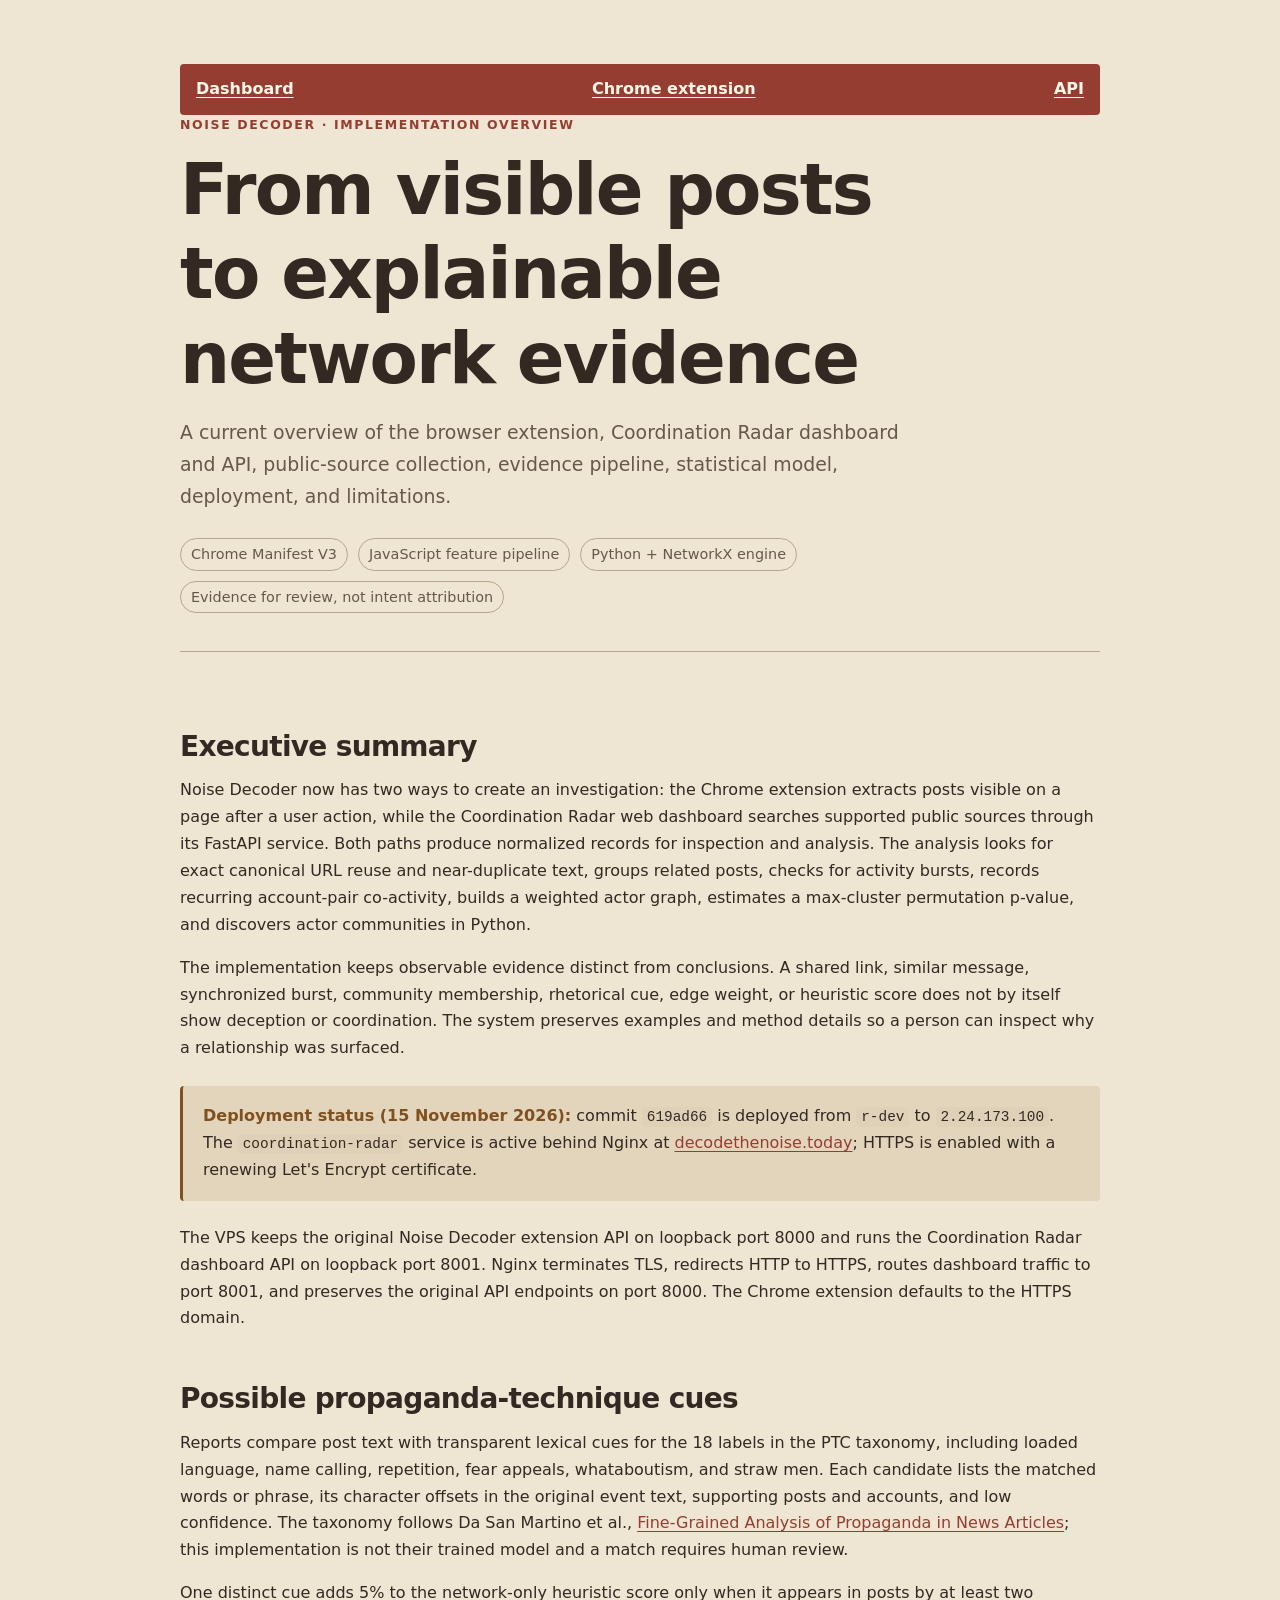
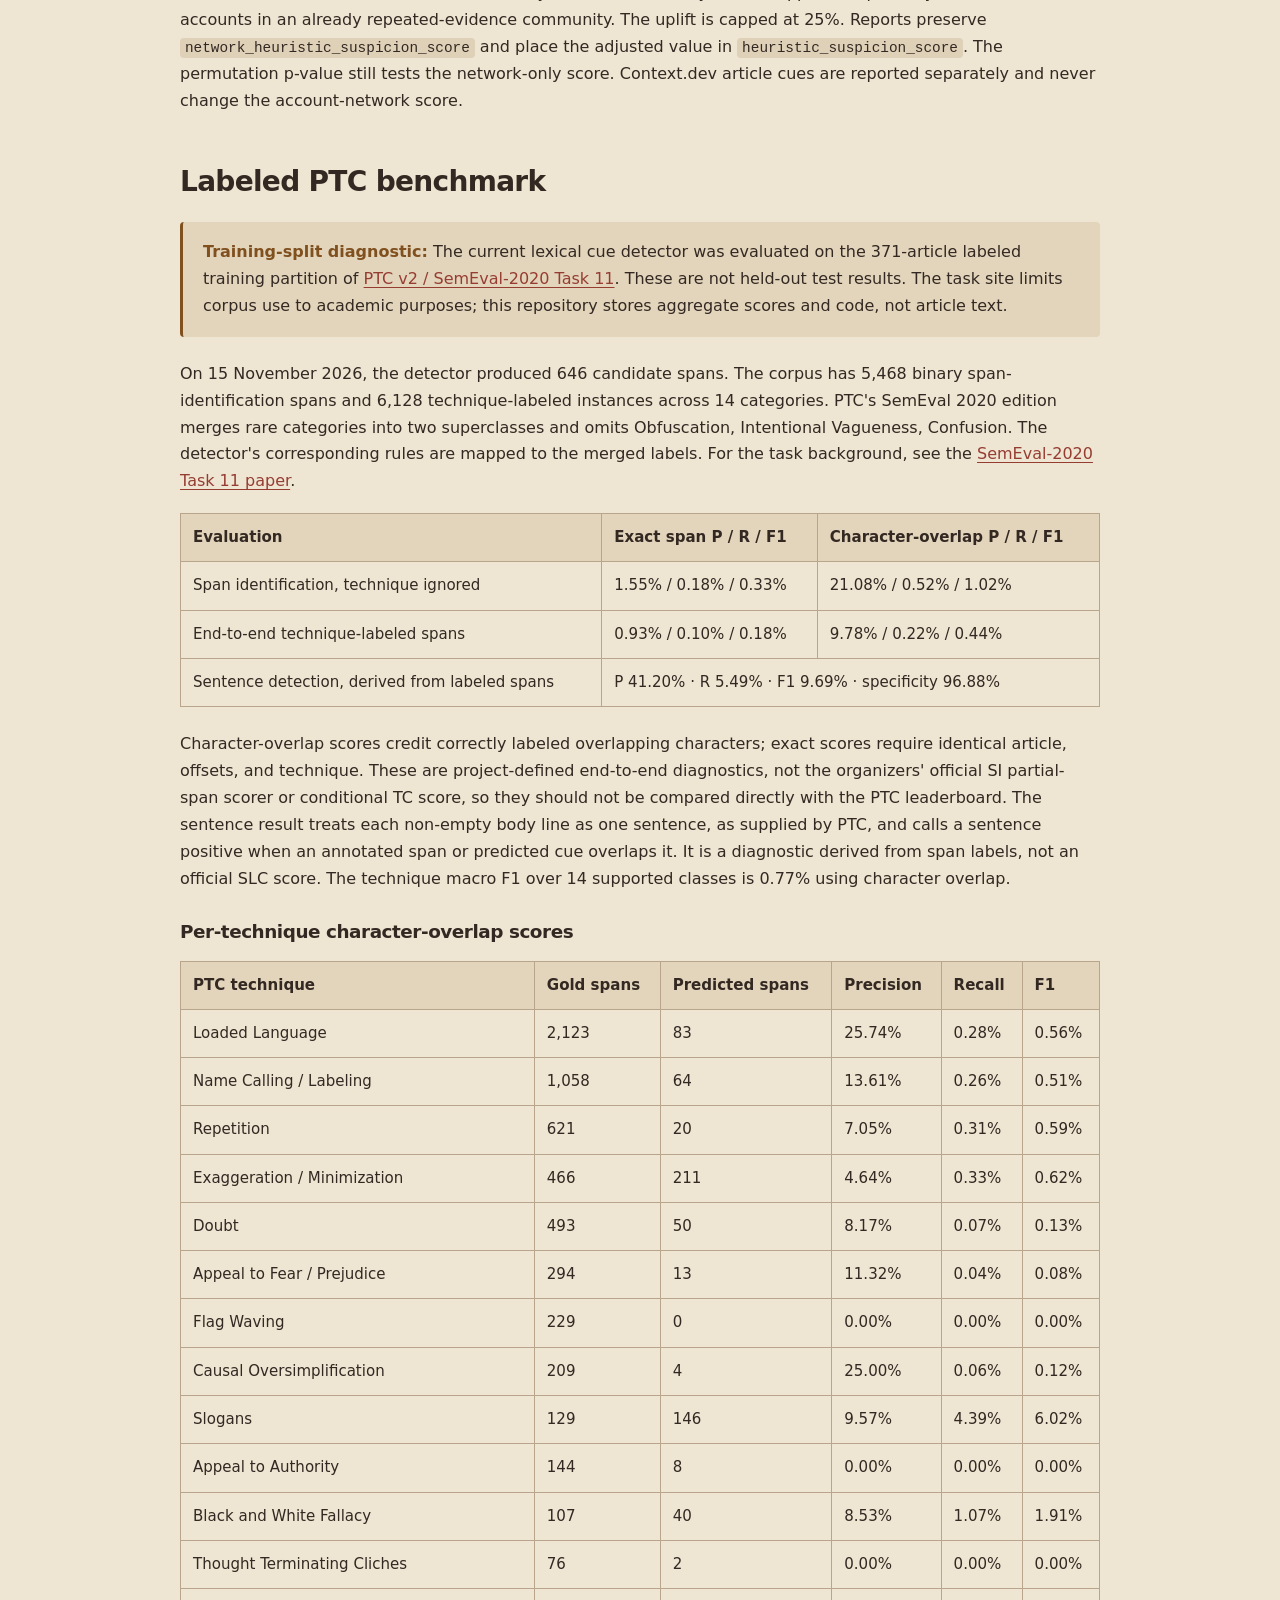
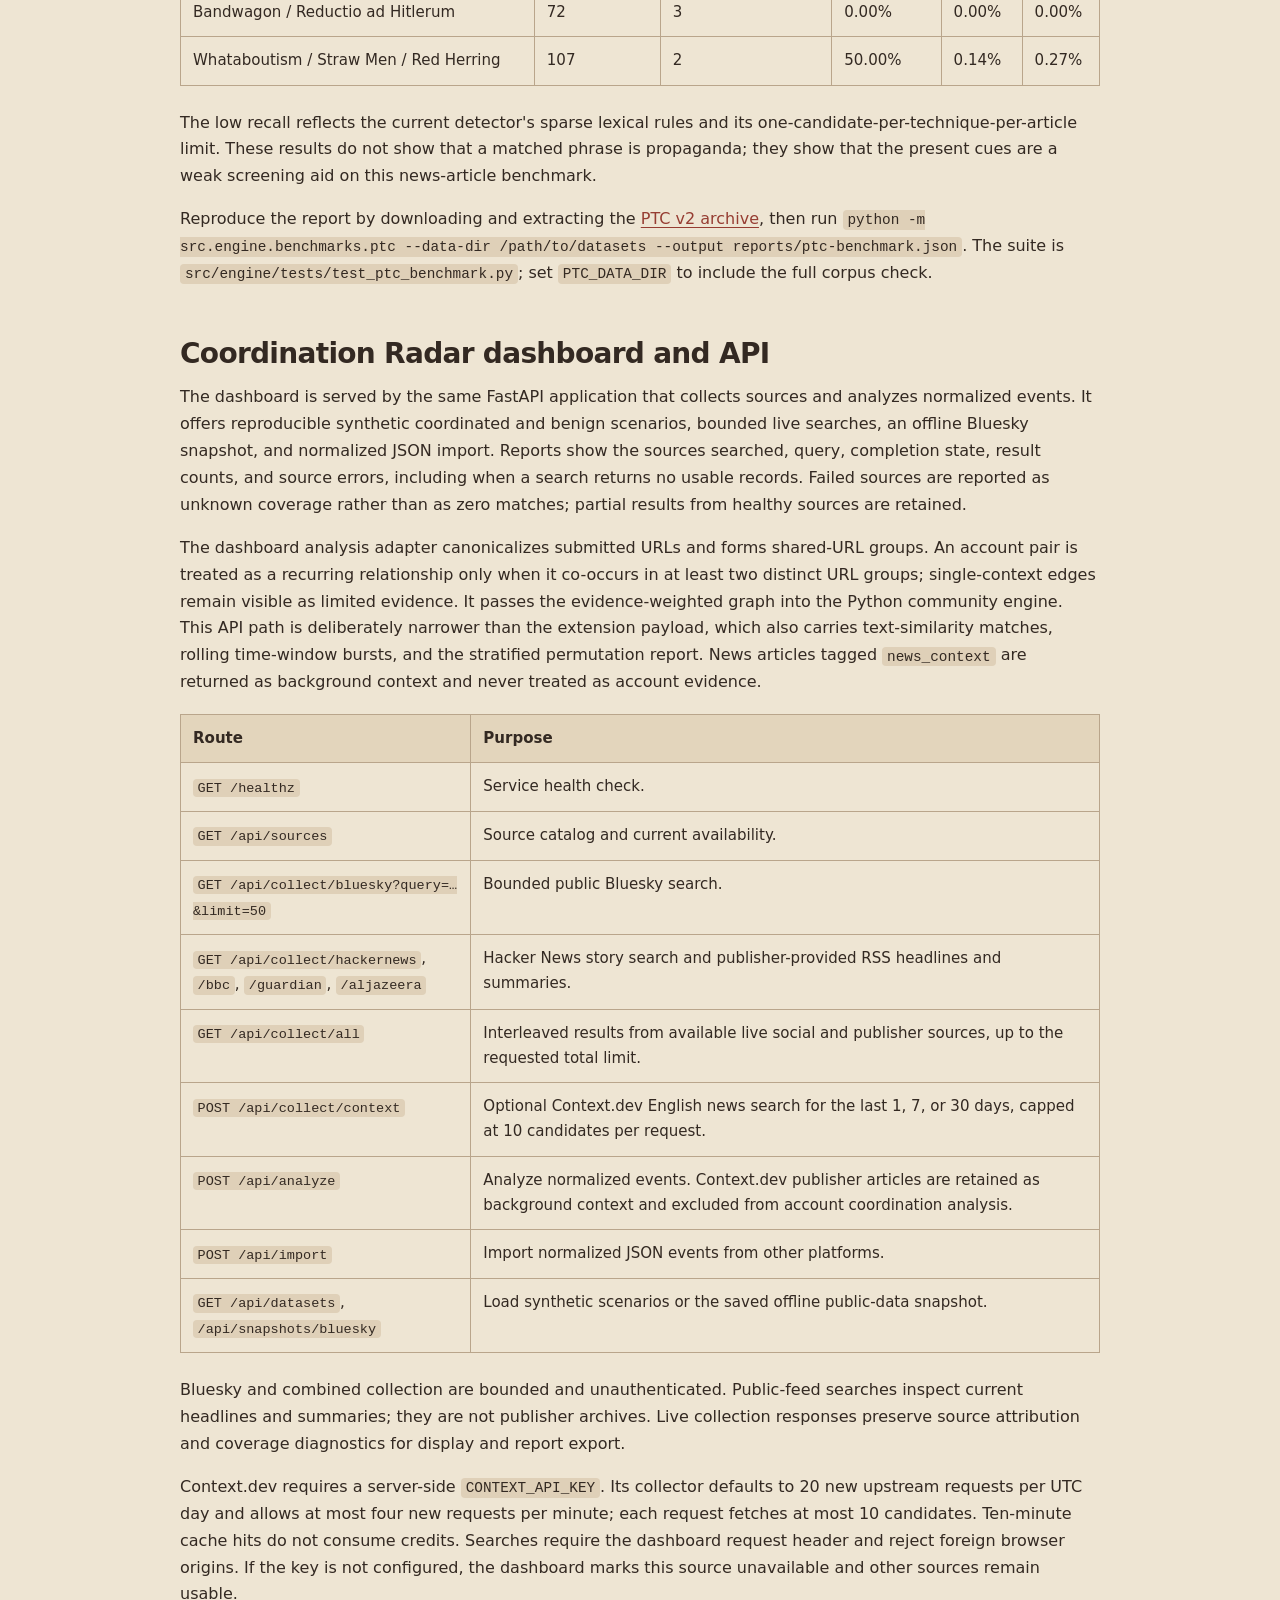
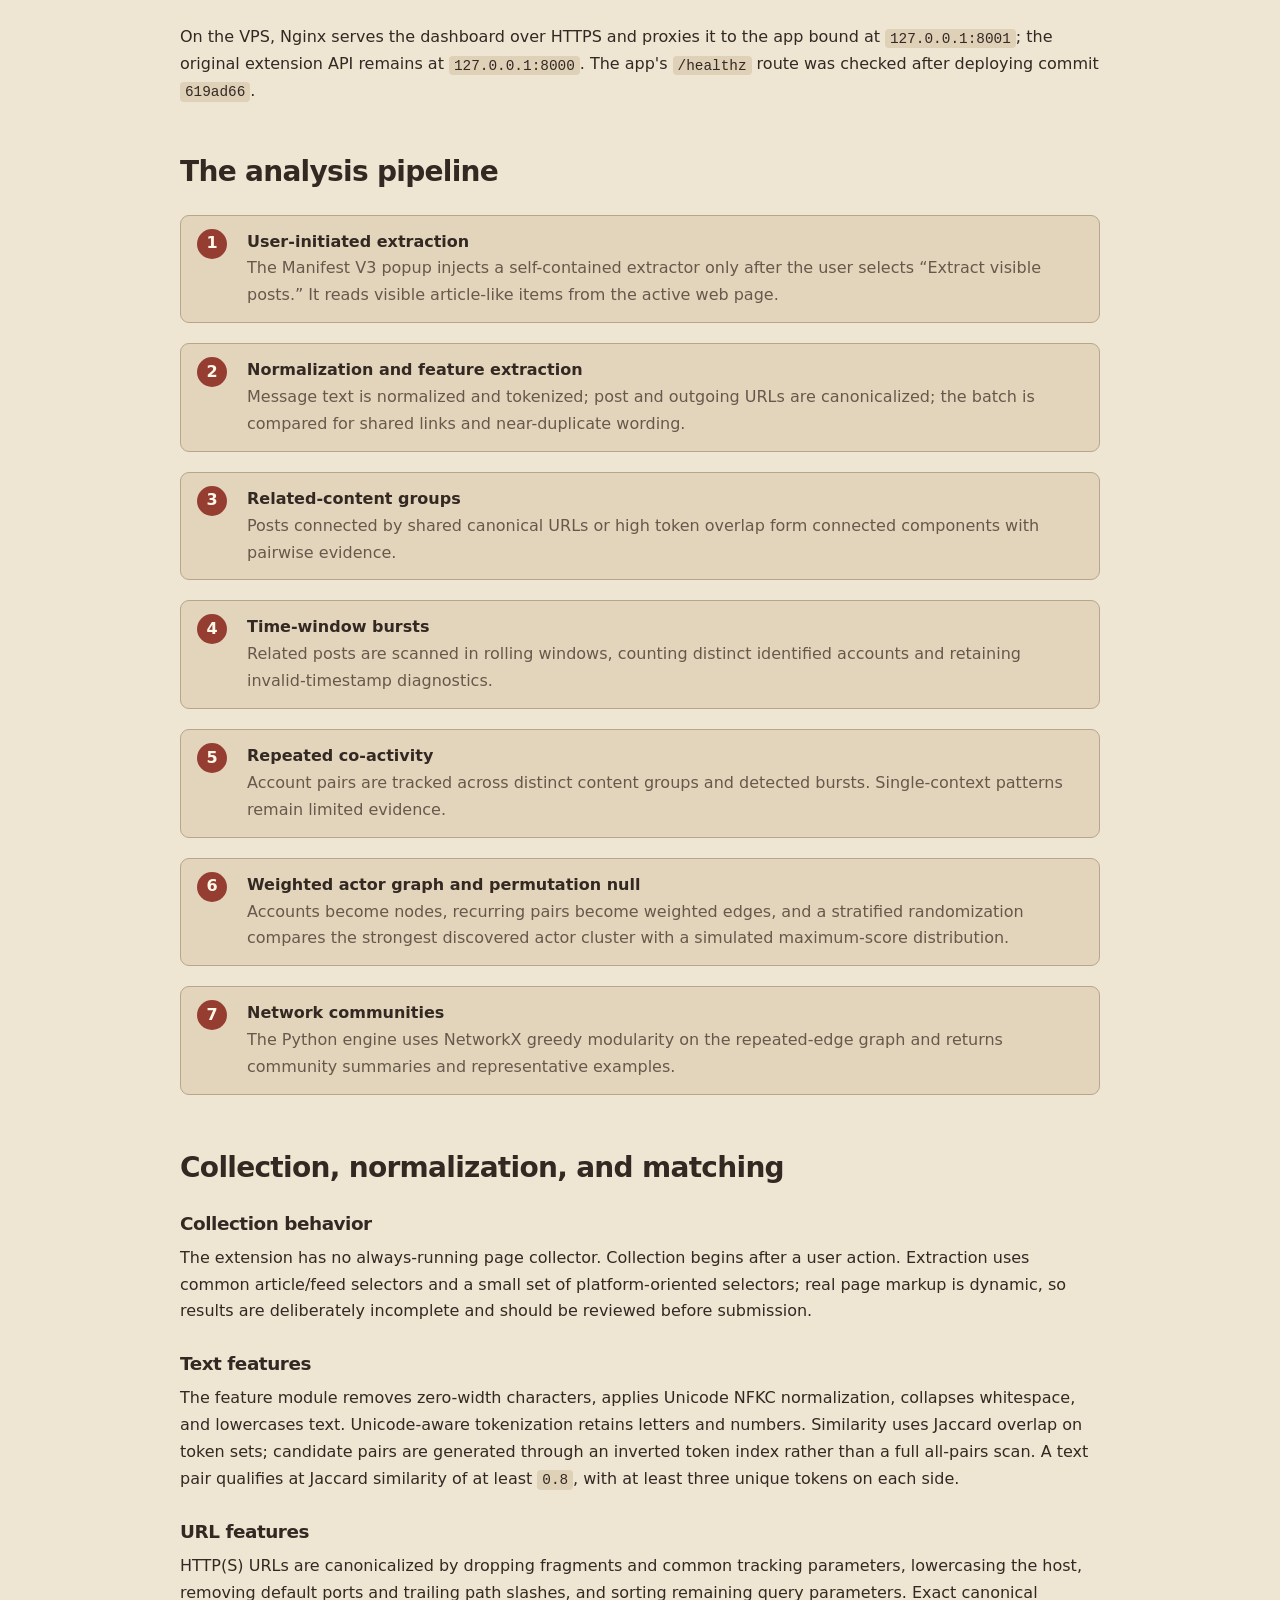
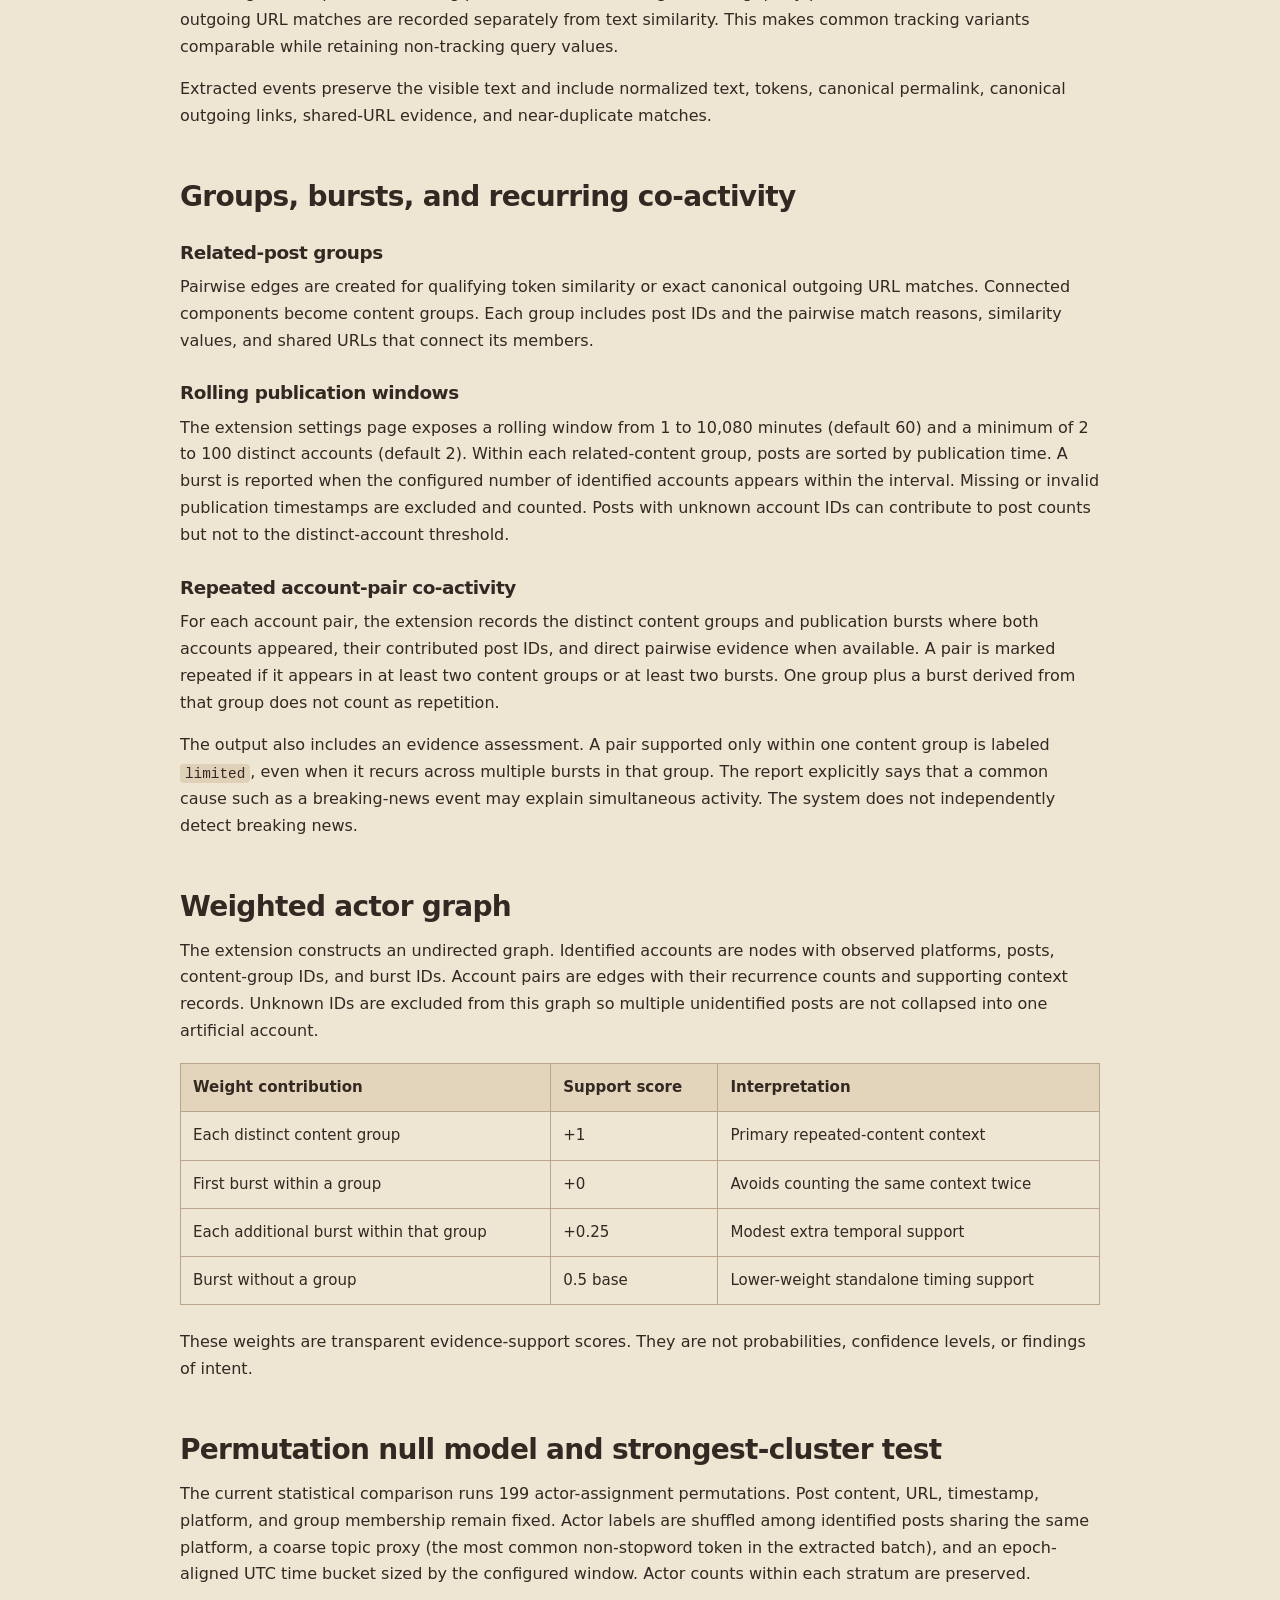
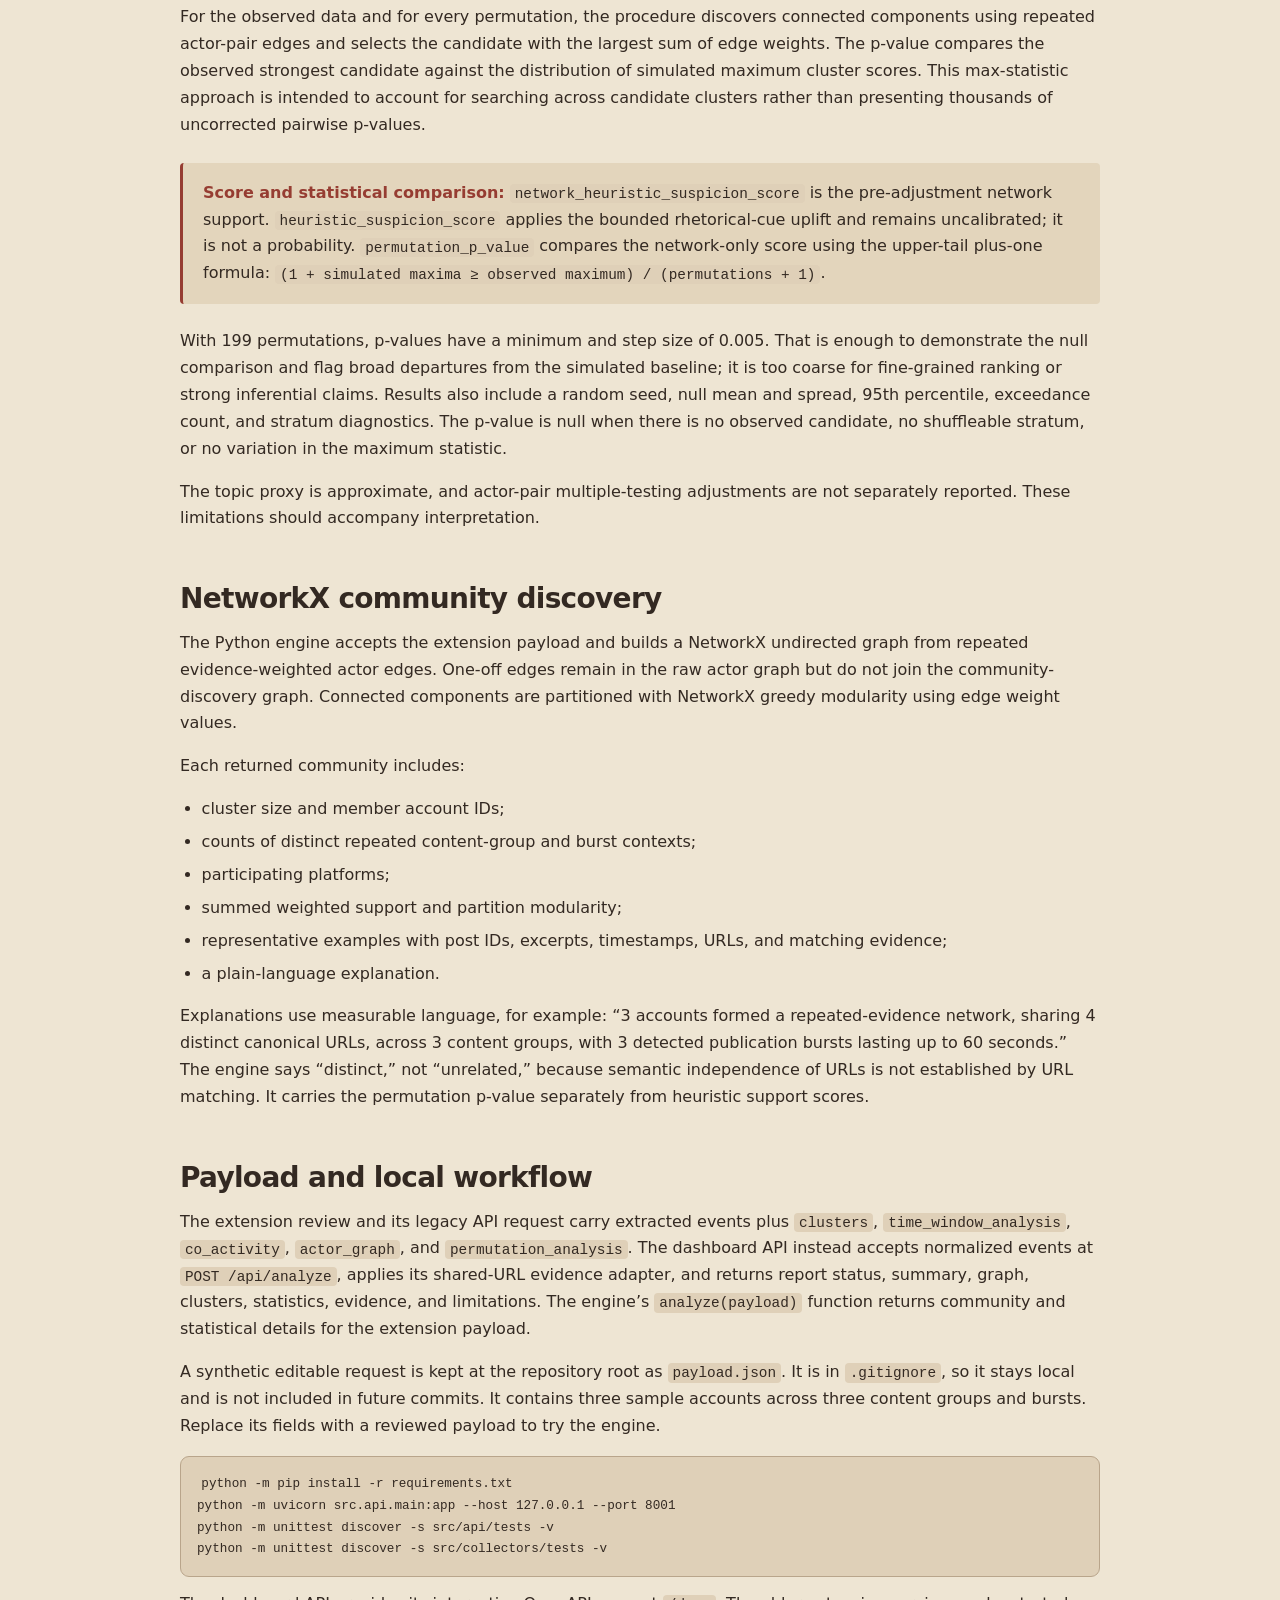
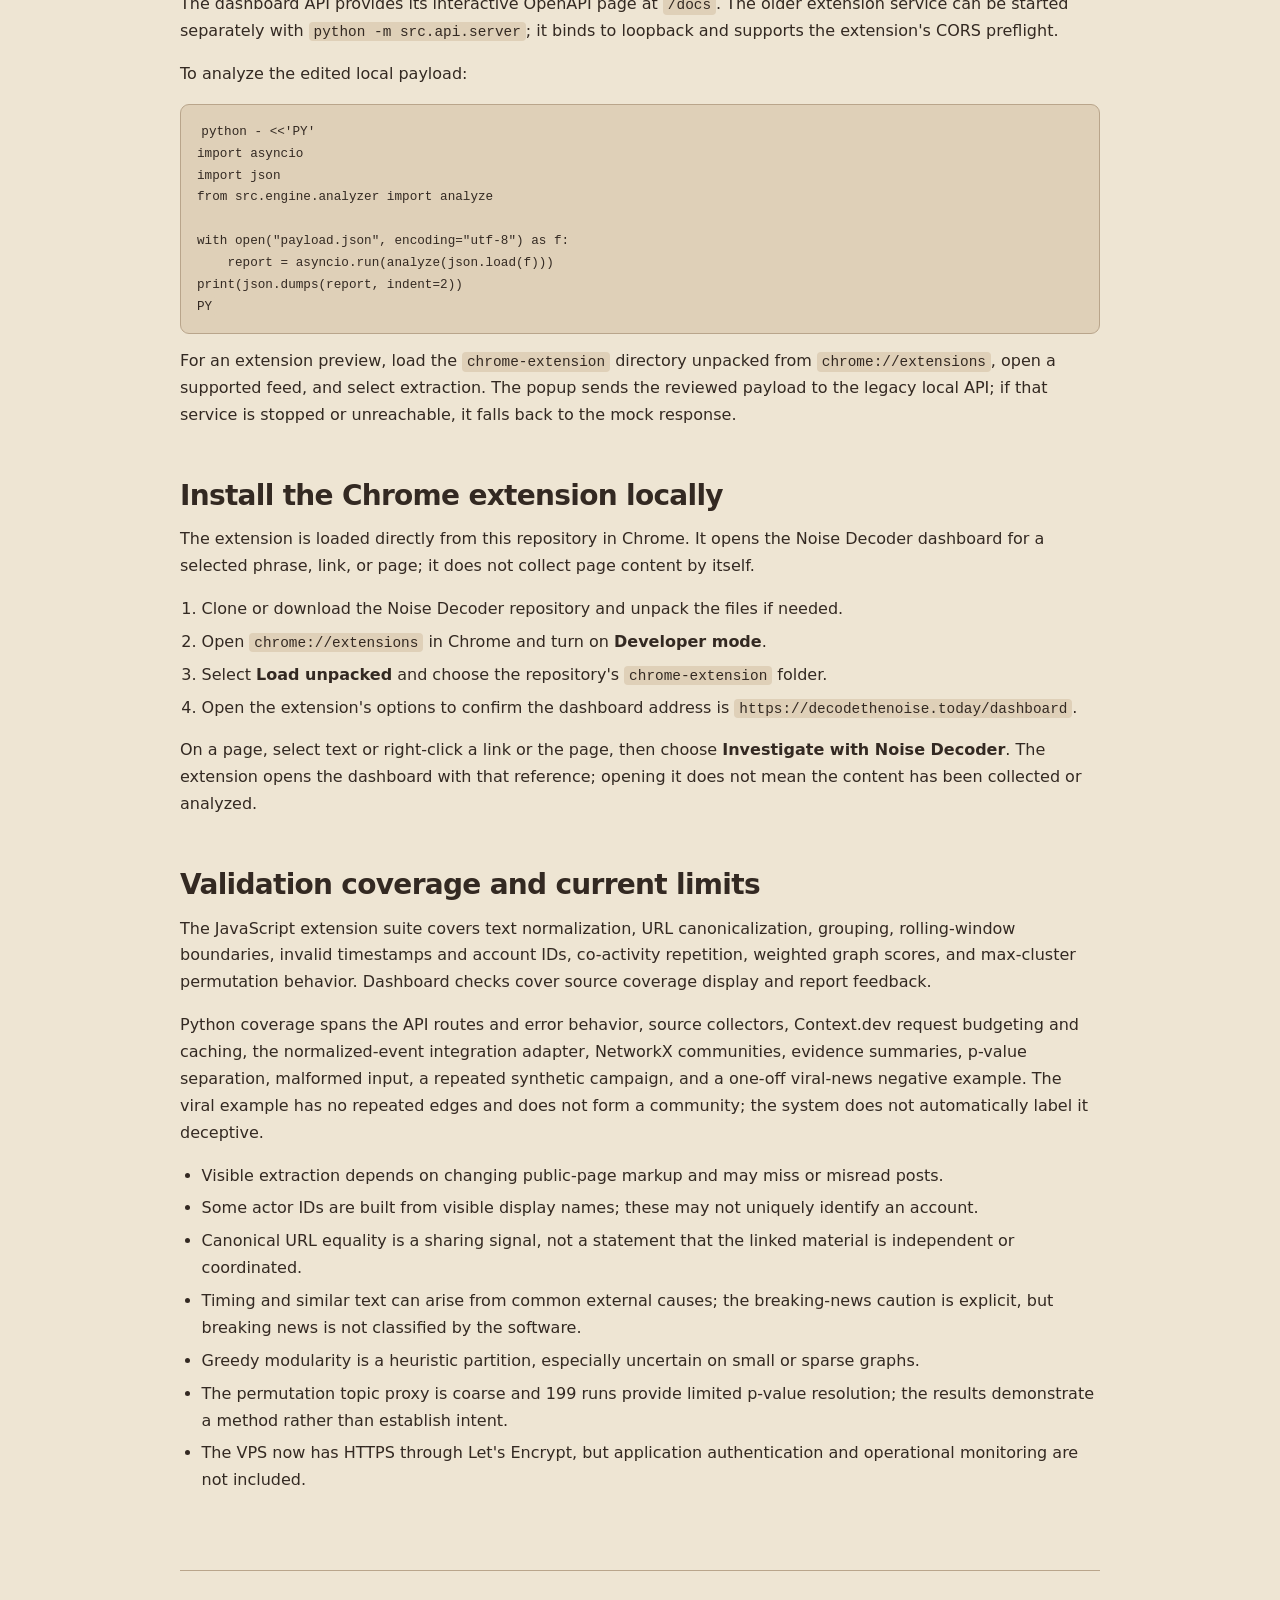
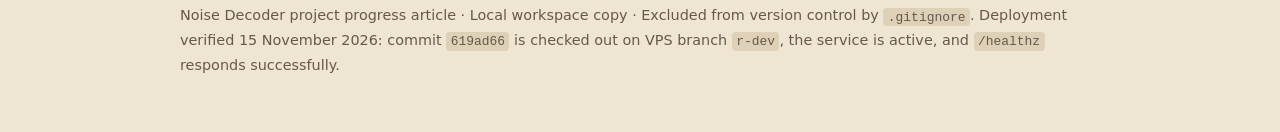
==== commit 3b1b4235: "Restyle progress overview and add quick links" ====
--- a/progress-overview.html
+++ b/progress-overview.html
@@ -7,21 +7,23 @@
   <title>Noise Decoder — Project Progress</title>
   <style>
     :root {
-      color-scheme: light dark;
-      --page: #10151c;
-      --panel: #18212b;
-      --ink: #e8eef5;
-      --muted: #aebdca;
-      --line: #334352;
-      --accent: #64dbc5;
-      --accent-ink: #07221d;
-      --code: #0b1016;
-      --warn: #ffd58a;
+      color-scheme: light;
+      --page: #eee5d3;
+      --panel: #e3d5bc;
+      --ink: #332922;
+      --muted: #66594b;
+      --line: #b9a58b;
+      --accent: #963d32;
+      --accent-ink: #fff8e9;
+      --code: #dfd0b8;
+      --warn: #80501f;
       font: 16px/1.68 system-ui, -apple-system, BlinkMacSystemFont, "Segoe UI", sans-serif;
     }
     * { box-sizing: border-box; }
     body { margin: 0; background: var(--page); color: var(--ink); }
     header, main, footer { width: min(920px, calc(100% - 36px)); margin-inline: auto; }
+    .top-links { display: flex; align-items: center; justify-content: space-between; gap: 18px; padding: 12px 16px; background: var(--accent); border-radius: 4px; }
+    .top-links a { color: var(--accent-ink); font-weight: 700; text-decoration-thickness: 1px; }
     header { padding: 64px 0 38px; border-bottom: 1px solid var(--line); }
     main { padding: 28px 0 60px; }
     footer { padding: 22px 0 44px; border-top: 1px solid var(--line); color: var(--muted); font-size: .9rem; }
@@ -53,11 +55,8 @@
     ul, ol { padding-left: 1.35rem; }
     li { margin: 6px 0; }
     .small { color: var(--muted); font-size: .9rem; }
-    @media (prefers-color-scheme: light) {
-      :root { --page: #f5f8fa; --panel: #e9f0f3; --ink: #18242d; --muted: #52636e; --line: #cbd7dd; --accent: #087e70; --accent-ink: white; --code: #e7edf1; --warn: #885500; }
-    }
     @media print {
-      :root { color-scheme: light; --page: white; --panel: #f1f4f5; --ink: #101820; --muted: #43525d; --line: #c5cdd2; --accent: #087e70; --accent-ink: white; --code: #f3f5f6; --warn: #885500; }
+      :root { color-scheme: light; --page: white; --panel: #f4eee3; --ink: #241d18; --muted: #51473e; --line: #c9bba7; --accent: #82352c; --accent-ink: white; --code: #f4eee3; --warn: #754719; }
       header { padding-top: 24px; }
       h2 { break-after: avoid; }
       pre, table, .callout { break-inside: avoid; }
@@ -66,6 +65,11 @@
 </head>
 <body>
   <header>
+    <nav class="top-links" aria-label="Main links">
+      <a href="/dashboard">Dashboard</a>
+      <a href="#chrome-extension-install">Chrome extension</a>
+      <a href="/docs">API</a>
+    </nav>
     <div class="eyebrow">Noise Decoder · implementation overview</div>
     <h1>From visible posts to explainable network evidence</h1>
     <p class="dek">A current overview of the browser extension, Coordination Radar dashboard and API, public-source collection, evidence pipeline, statistical model, deployment, and limitations.</p>
@@ -248,6 +252,18 @@
       <p>For an extension preview, load the <code>chrome-extension</code> directory unpacked from <code>chrome://extensions</code>, open a supported feed, and select extraction. The popup sends the reviewed payload to the legacy local API; if that service is stopped or unreachable, it falls back to the mock response.</p>
     </section>
 
+    <section id="chrome-extension-install" aria-labelledby="chrome-install-heading">
+      <h2 id="chrome-install-heading">Install the Chrome extension locally</h2>
+      <p>The extension is loaded directly from this repository in Chrome. It opens the Noise Decoder dashboard for a selected phrase, link, or page; it does not collect page content by itself.</p>
+      <ol>
+        <li>Clone or download the Noise Decoder repository and unpack the files if needed.</li>
+        <li>Open <code>chrome://extensions</code> in Chrome and turn on <strong>Developer mode</strong>.</li>
+        <li>Select <strong>Load unpacked</strong> and choose the repository's <code>chrome-extension</code> folder.</li>
+        <li>Open the extension's options to confirm the dashboard address is <code>https://decodethenoise.today/dashboard</code>.</li>
+      </ol>
+      <p>On a page, select text or right-click a link or the page, then choose <strong>Investigate with Noise Decoder</strong>. The extension opens the dashboard with that reference; opening it does not mean the content has been collected or analyzed.</p>
+    </section>
+
     <section aria-labelledby="validation">
       <h2 id="validation">Validation coverage and current limits</h2>
       <p>The JavaScript extension suite covers text normalization, URL canonicalization, grouping, rolling-window boundaries, invalid timestamps and account IDs, co-activity repetition, weighted graph scores, and max-cluster permutation behavior. Dashboard checks cover source coverage display and report feedback.</p>
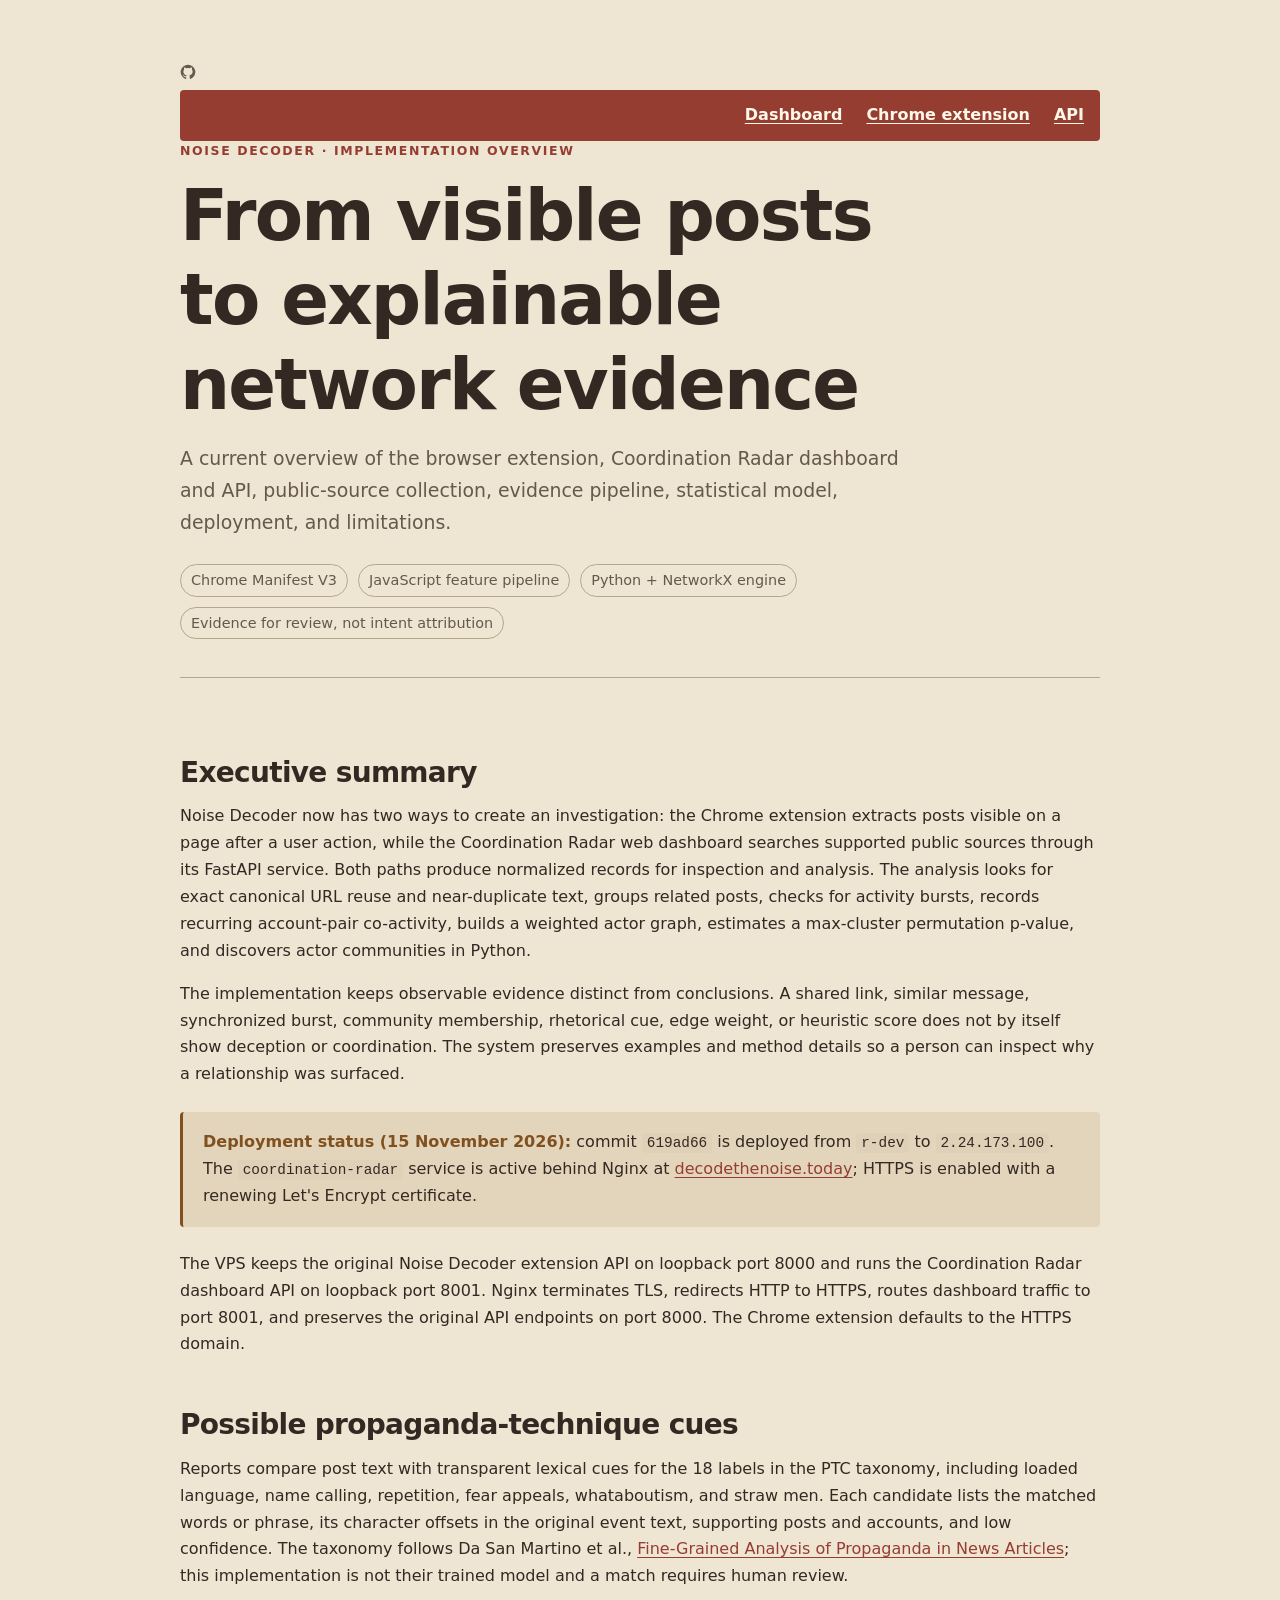
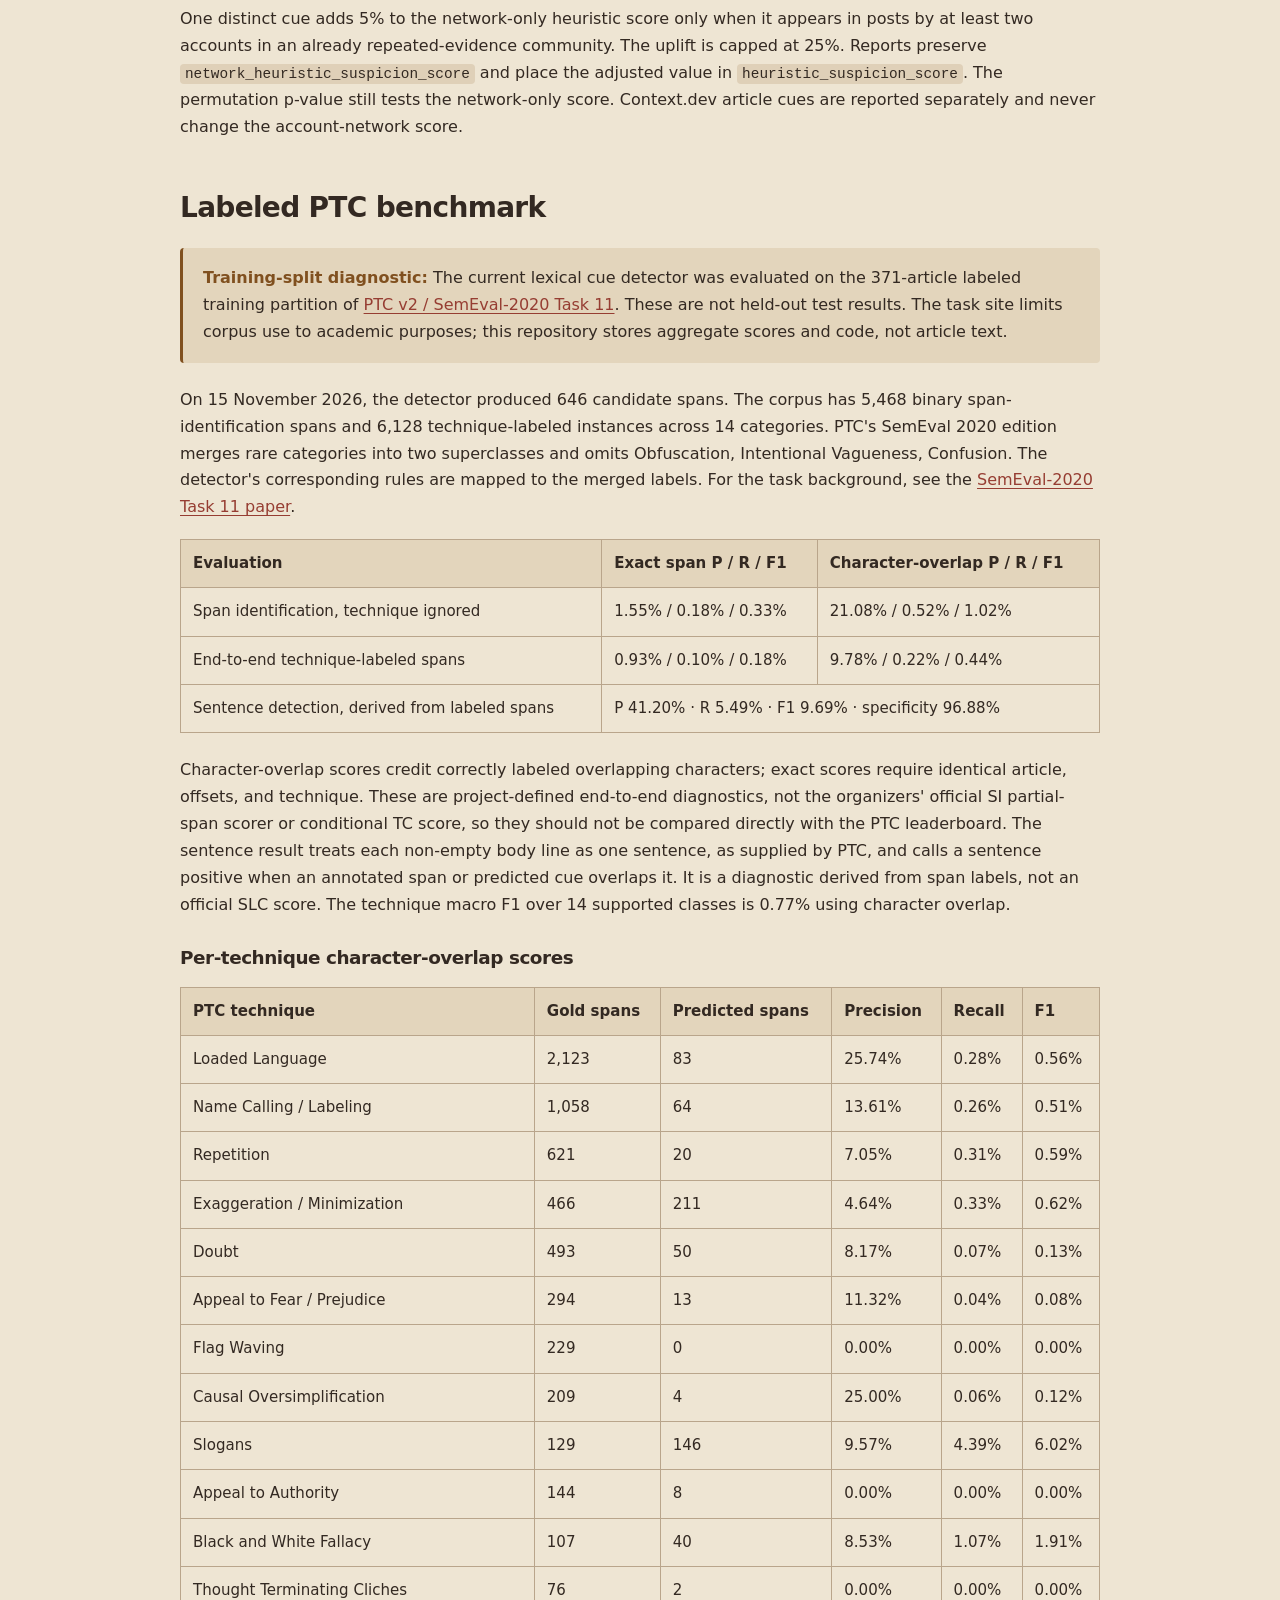
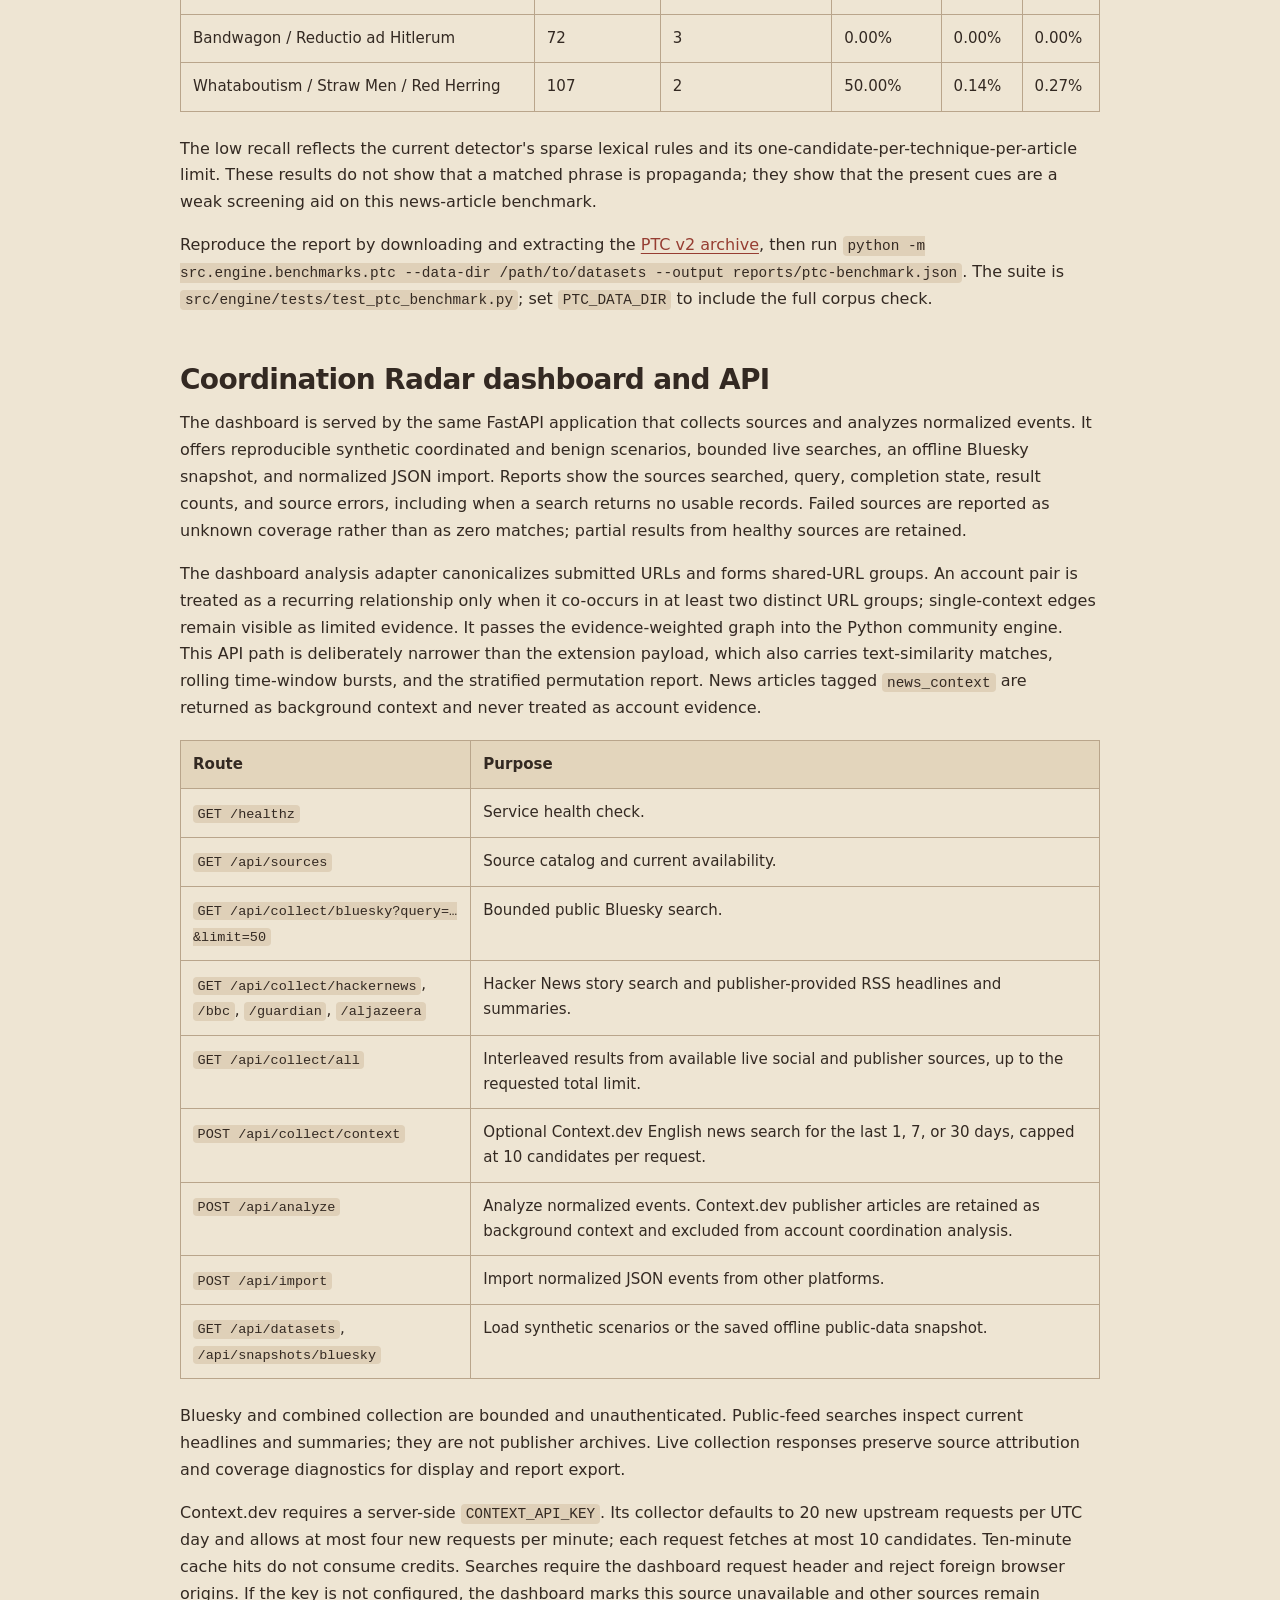
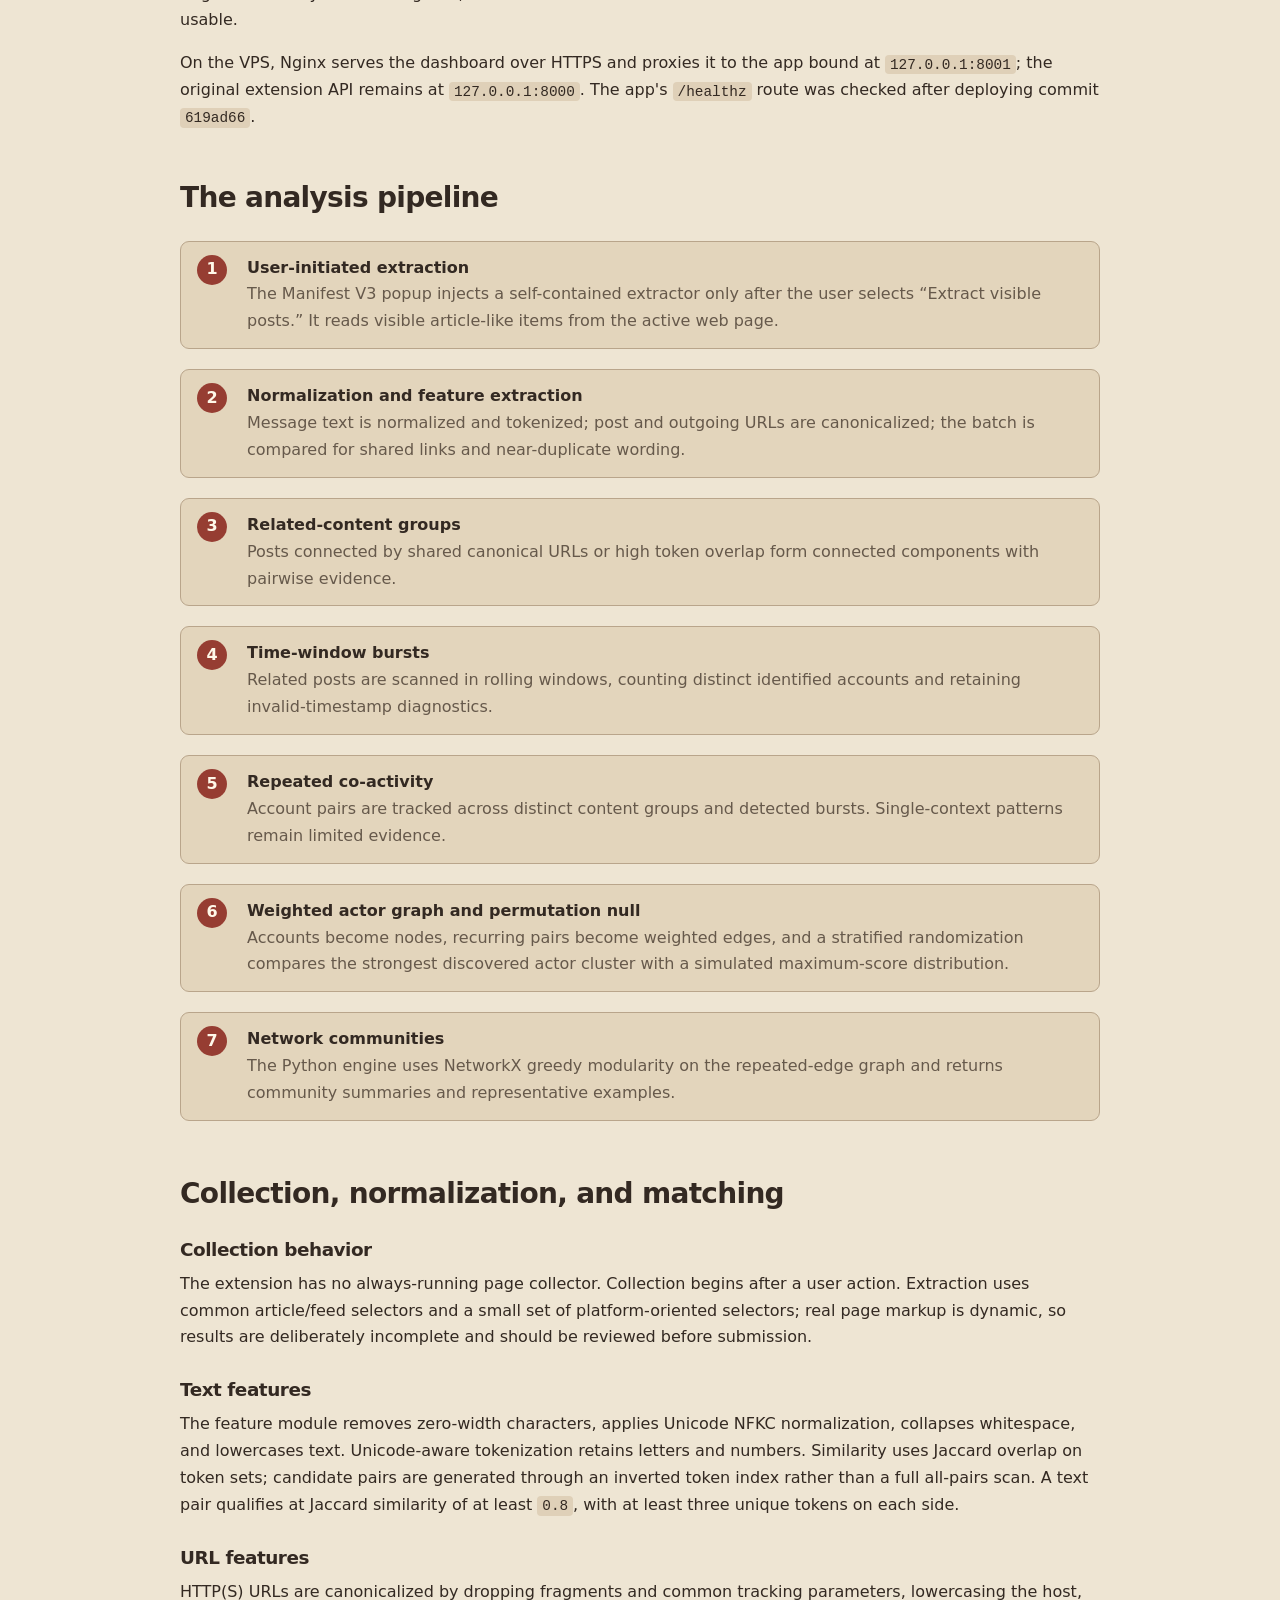
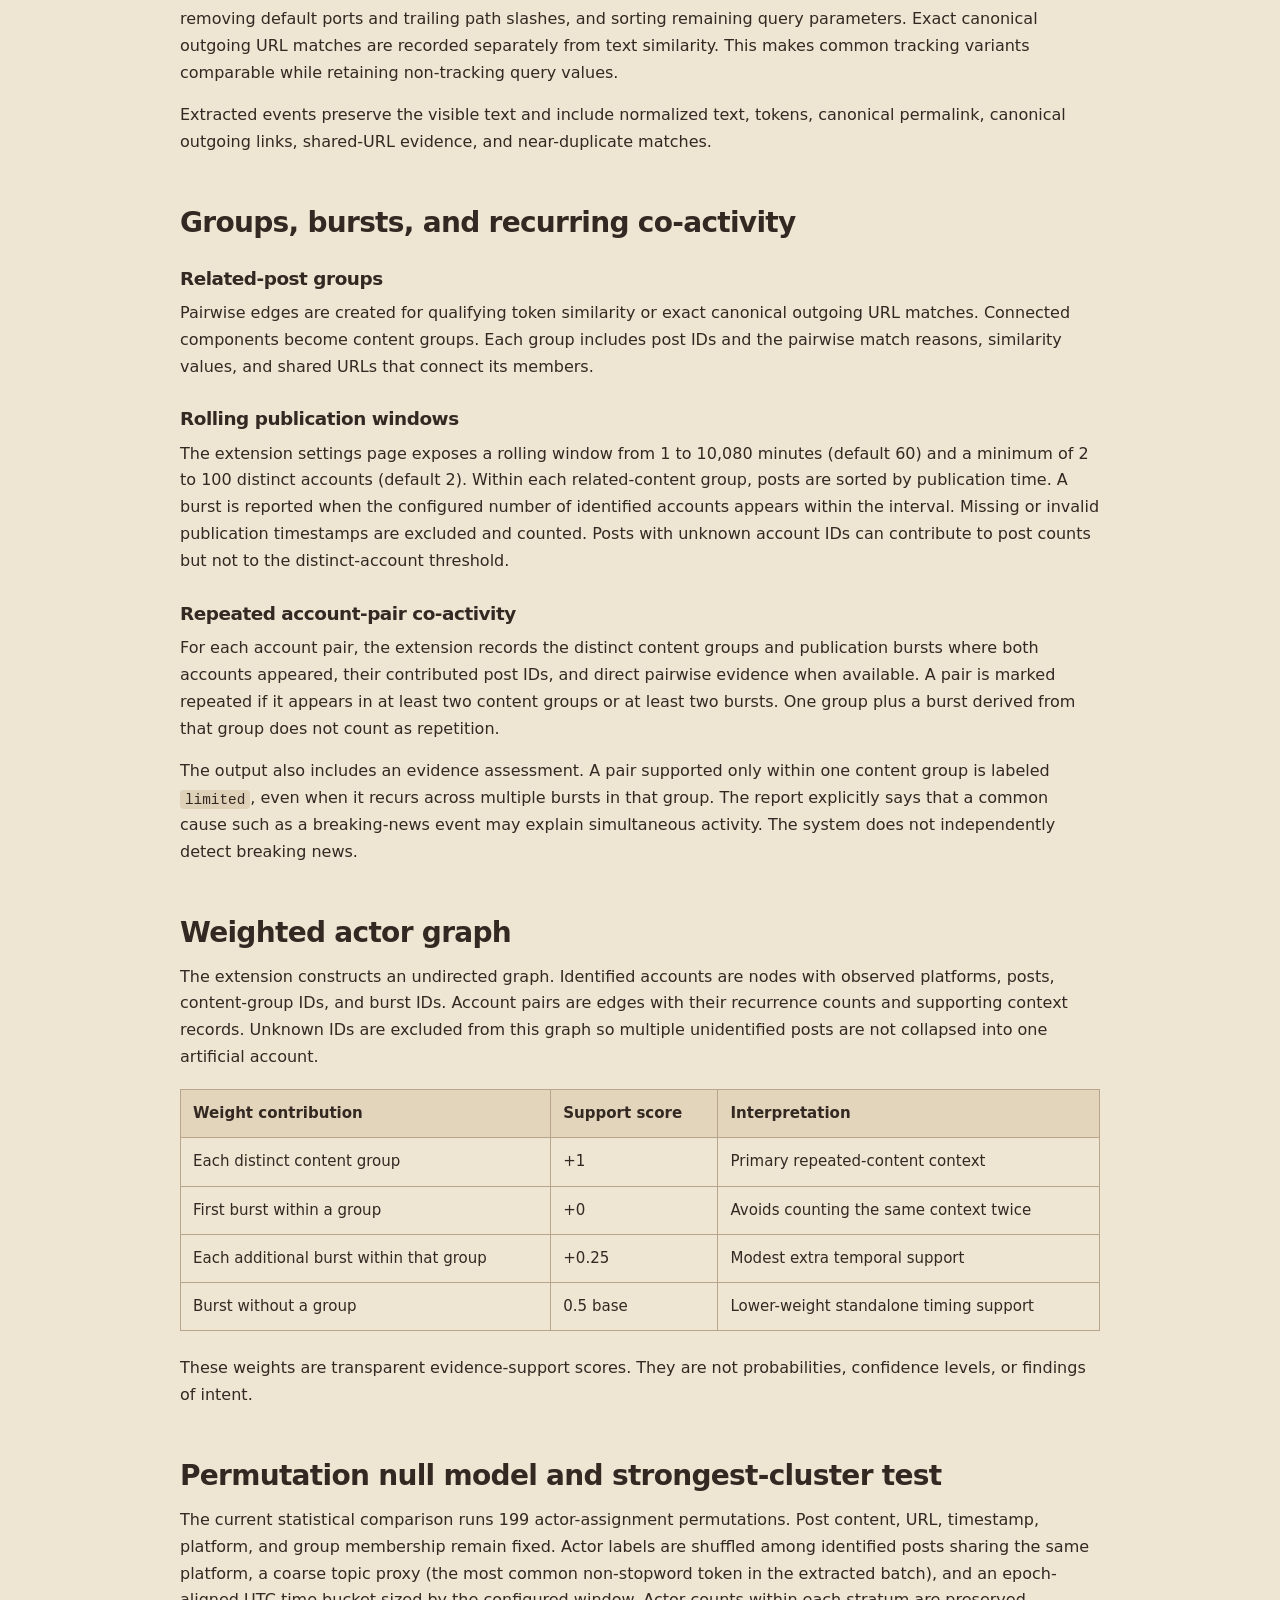
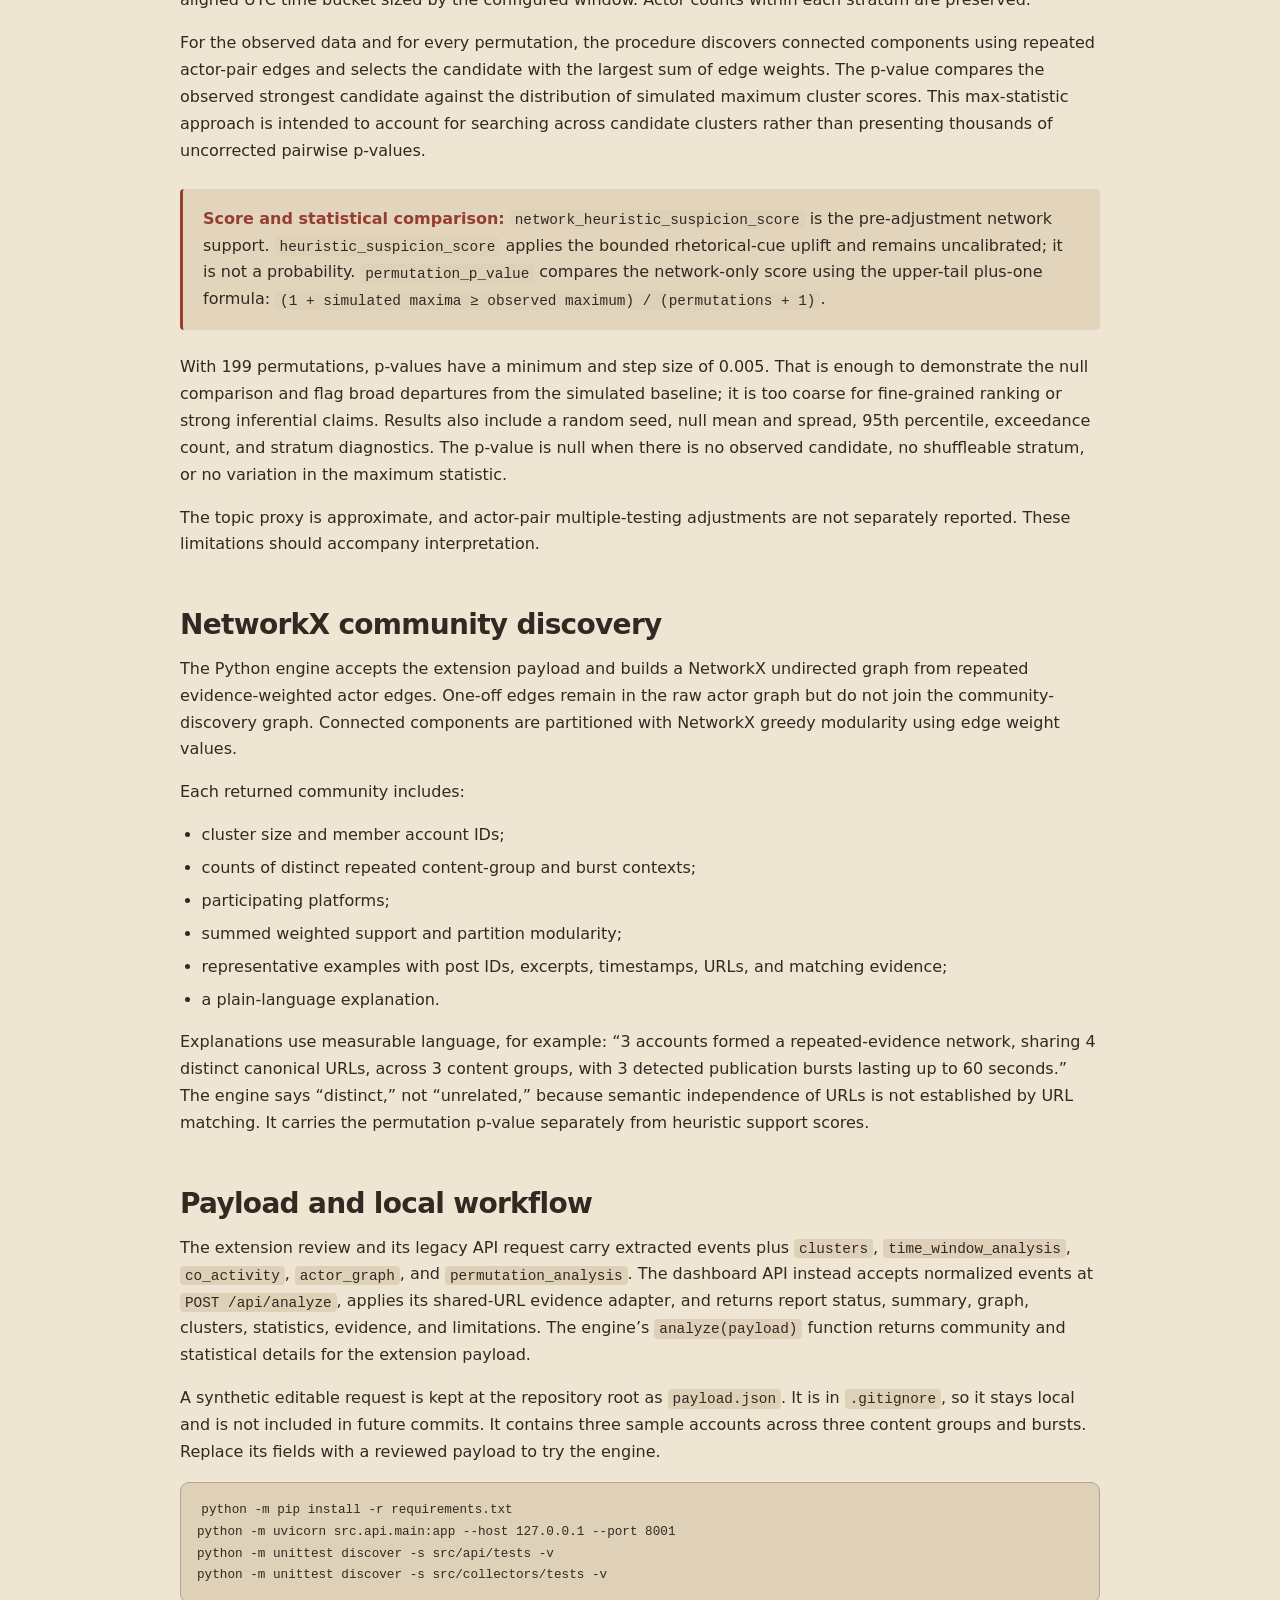
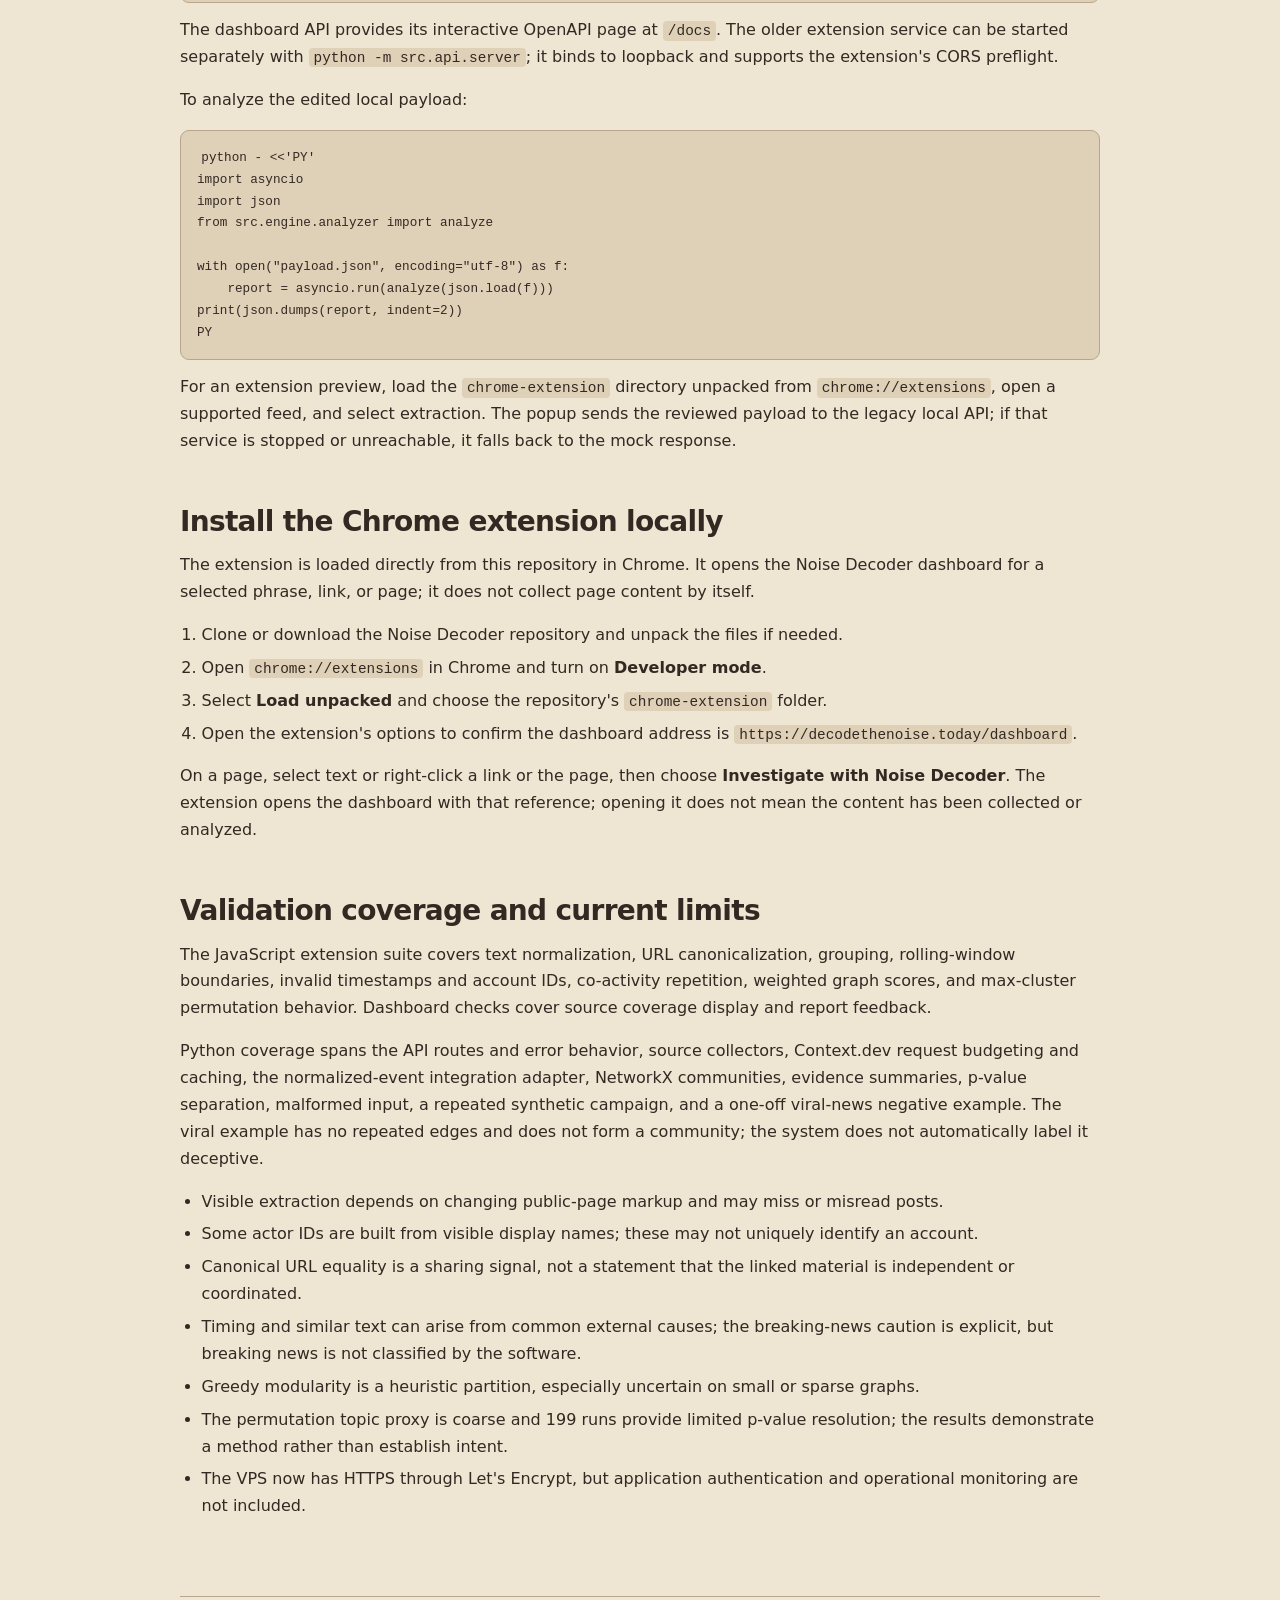
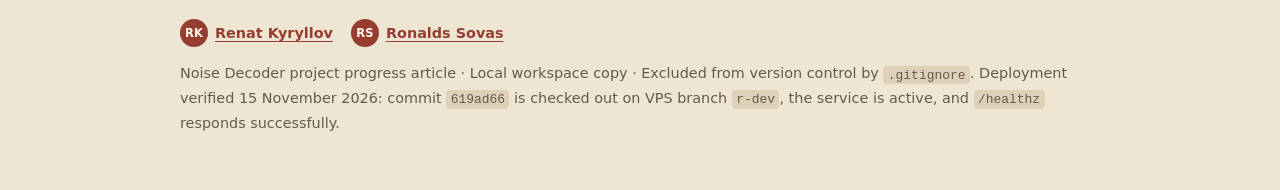
==== commit 7dc5df4c: "Align overview links and add author credits" ====
--- a/progress-overview.html
+++ b/progress-overview.html
@@ -22,8 +22,15 @@
     * { box-sizing: border-box; }
     body { margin: 0; background: var(--page); color: var(--ink); }
     header, main, footer { width: min(920px, calc(100% - 36px)); margin-inline: auto; }
-    .top-links { display: flex; align-items: center; justify-content: space-between; gap: 18px; padding: 12px 16px; background: var(--accent); border-radius: 4px; }
+    .repo-link-row { display: flex; justify-content: flex-start; margin-bottom: 10px; }
+    .repo-link { display: inline-flex; align-items: center; color: var(--muted); }
+    .repo-link svg { width: 16px; height: 16px; }
+    .top-links { display: flex; align-items: center; justify-content: flex-end; gap: 24px; padding: 12px 16px; background: var(--accent); border-radius: 4px; }
     .top-links a { color: var(--accent-ink); font-weight: 700; text-decoration-thickness: 1px; }
+    .authors { display: flex; align-items: center; flex-wrap: wrap; gap: 18px; margin-bottom: 14px; color: var(--ink); }
+    .author { display: inline-flex; align-items: center; gap: 7px; }
+    .author a { font-weight: 650; }
+    .author-avatar { display: inline-grid; place-items: center; width: 28px; height: 28px; flex: 0 0 28px; border-radius: 50%; background: var(--accent); color: var(--accent-ink); font-size: .72rem; font-weight: 750; }
     header { padding: 64px 0 38px; border-bottom: 1px solid var(--line); }
     main { padding: 28px 0 60px; }
     footer { padding: 22px 0 44px; border-top: 1px solid var(--line); color: var(--muted); font-size: .9rem; }
@@ -65,6 +72,11 @@
 </head>
 <body>
   <header>
+    <div class="repo-link-row">
+      <a class="repo-link" href="https://github.com/renatero/noise-decoder" aria-label="Noise Decoder on GitHub" title="Noise Decoder on GitHub">
+        <svg viewBox="0 0 16 16" aria-hidden="true" fill="currentColor"><path d="M8 .7a7.3 7.3 0 0 0-2.31 14.23c.37.07.5-.16.5-.36v-1.4c-2.04.44-2.47-.87-2.47-.87-.34-.85-.82-1.08-.82-1.08-.67-.46.05-.45.05-.45.74.05 1.13.76 1.13.76.66 1.13 1.73.8 2.15.61.07-.48.26-.8.47-.98-1.63-.18-3.35-.82-3.35-3.63 0-.8.29-1.46.76-1.98-.08-.18-.33-.94.07-1.96 0 0 .62-.2 2.01.76A6.98 6.98 0 0 1 8 4.1c.62 0 1.24.08 1.82.25 1.4-.95 2.01-.76 2.01-.76.4 1.02.15 1.78.07 1.96.48.52.76 1.18.76 1.98 0 2.82-1.72 3.44-3.36 3.62.27.23.5.67.5 1.35v2.07c0 .2.13.43.5.36A7.3 7.3 0 0 0 8 .7Z"/></svg>
+      </a>
+    </div>
     <nav class="top-links" aria-label="Main links">
       <a href="/dashboard">Dashboard</a>
       <a href="#chrome-extension-install">Chrome extension</a>
@@ -281,6 +293,10 @@
   </main>
 
   <footer>
+    <div class="authors" aria-label="Authors">
+      <span class="author"><span class="author-avatar" aria-hidden="true">RK</span><a href="https://www.linkedin.com/in/renater/">Renat Kyryllov</a></span>
+      <span class="author"><span class="author-avatar" aria-hidden="true">RS</span><a href="https://www.linkedin.com/in/ronalds-sovas-9005b623/">Ronalds Sovas</a></span>
+    </div>
     <p>Noise Decoder project progress article · Local workspace copy · Excluded from version control by <code>.gitignore</code>. Deployment verified 15 November 2026: commit <code>619ad66</code> is checked out on VPS branch <code>r-dev</code>, the service is active, and <code>/healthz</code> responds successfully.</p>
   </footer>
 </body>
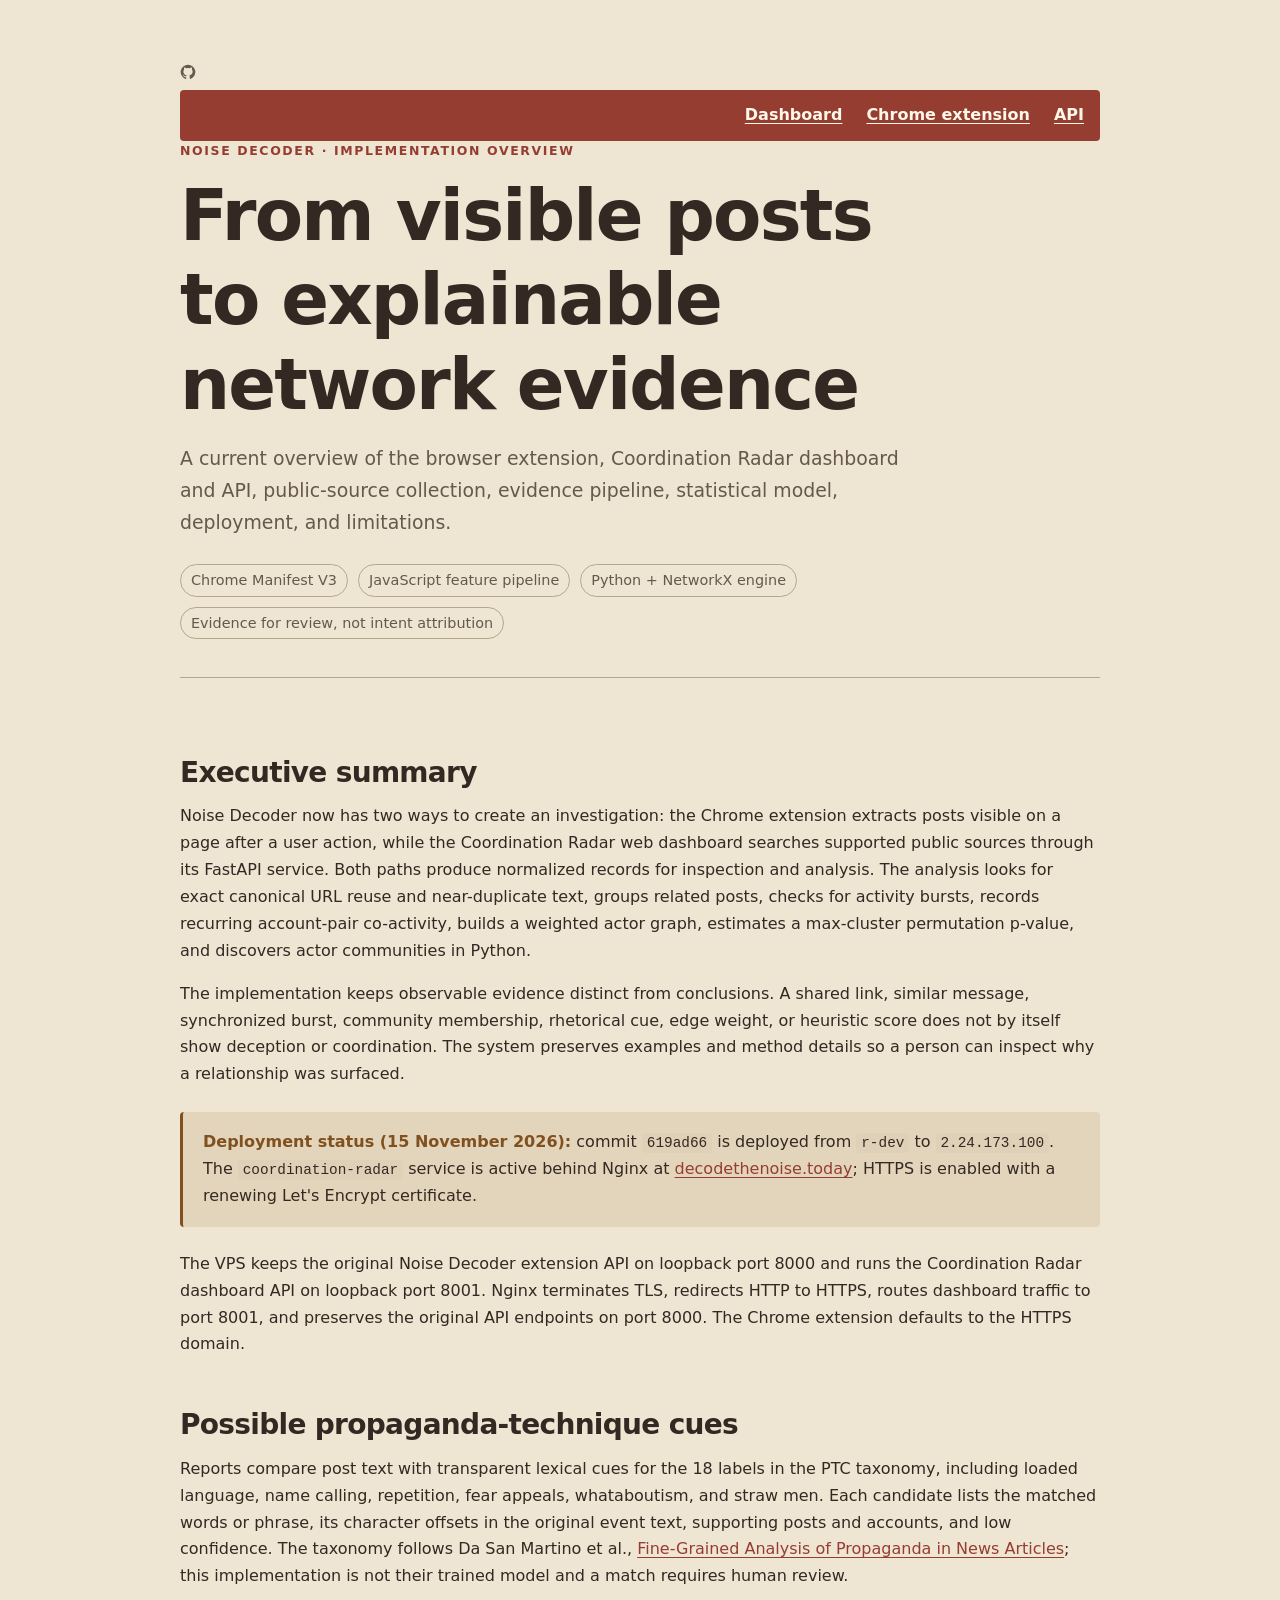
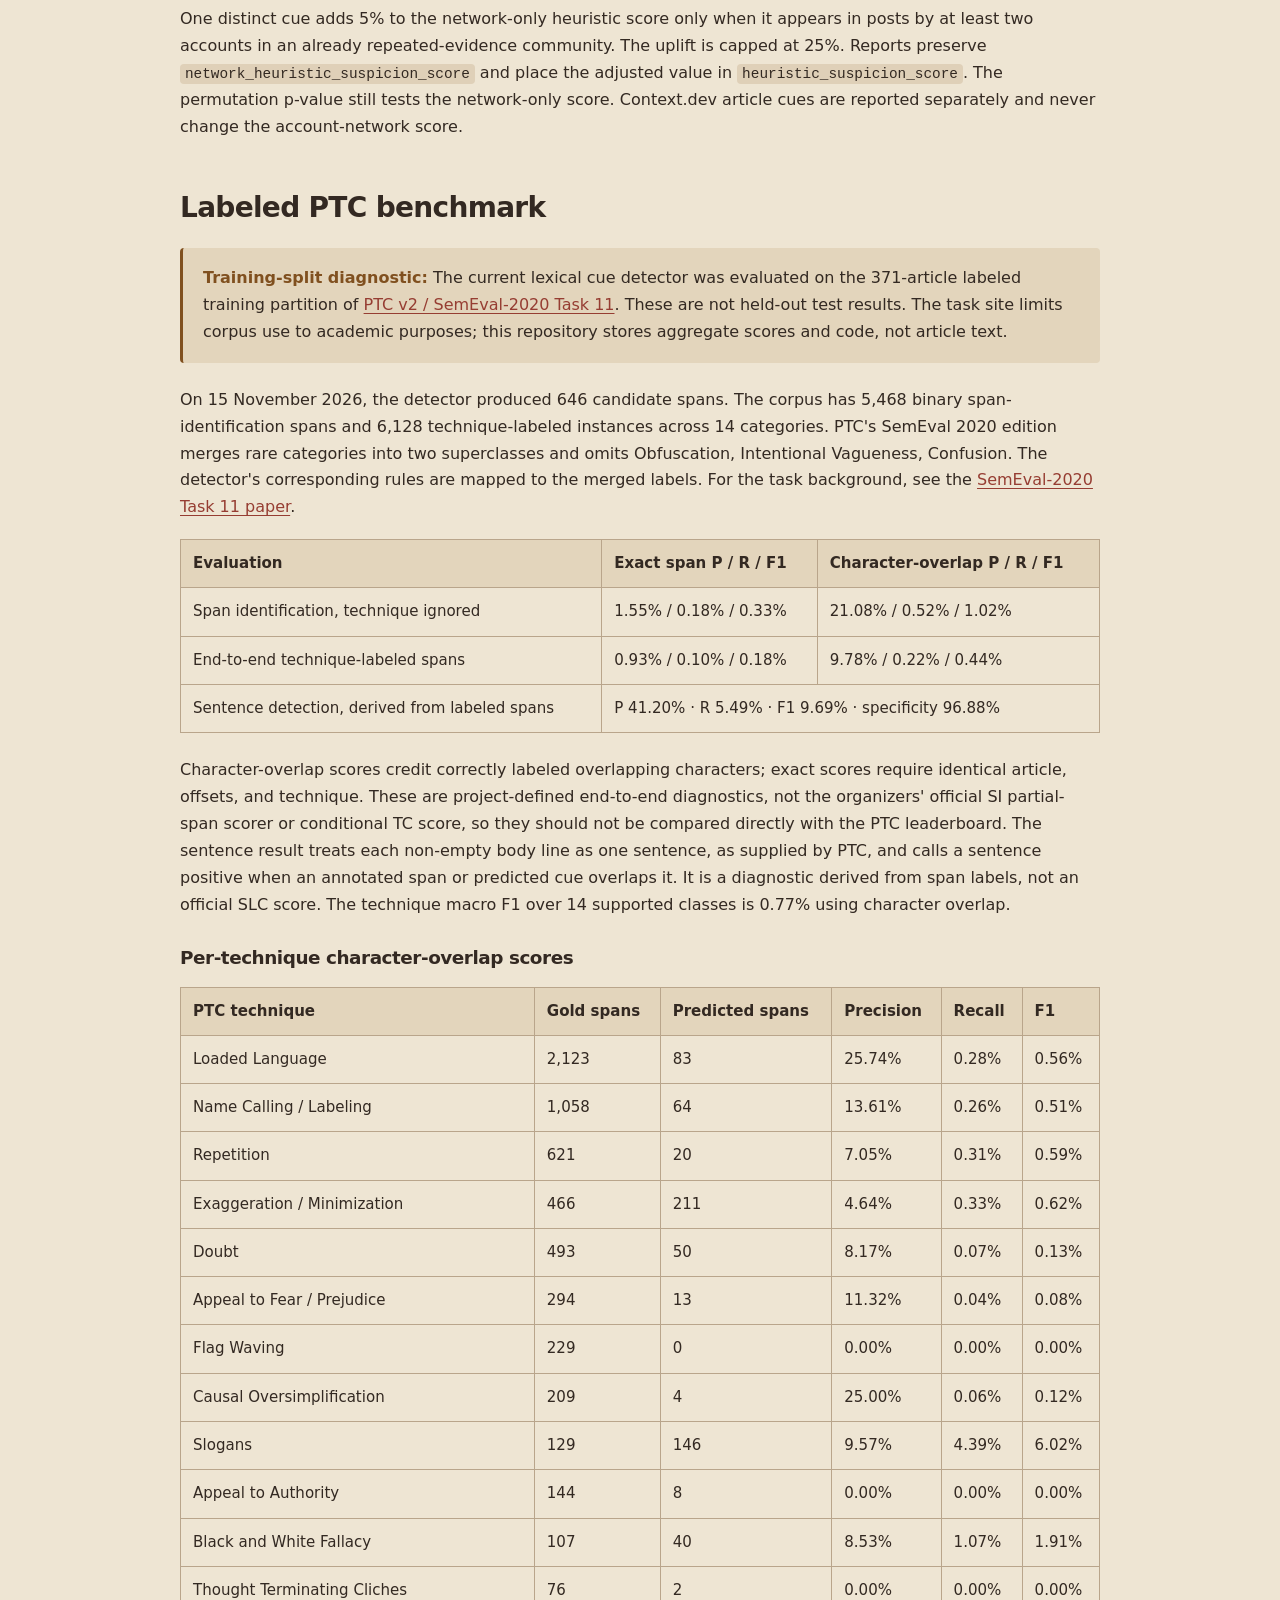
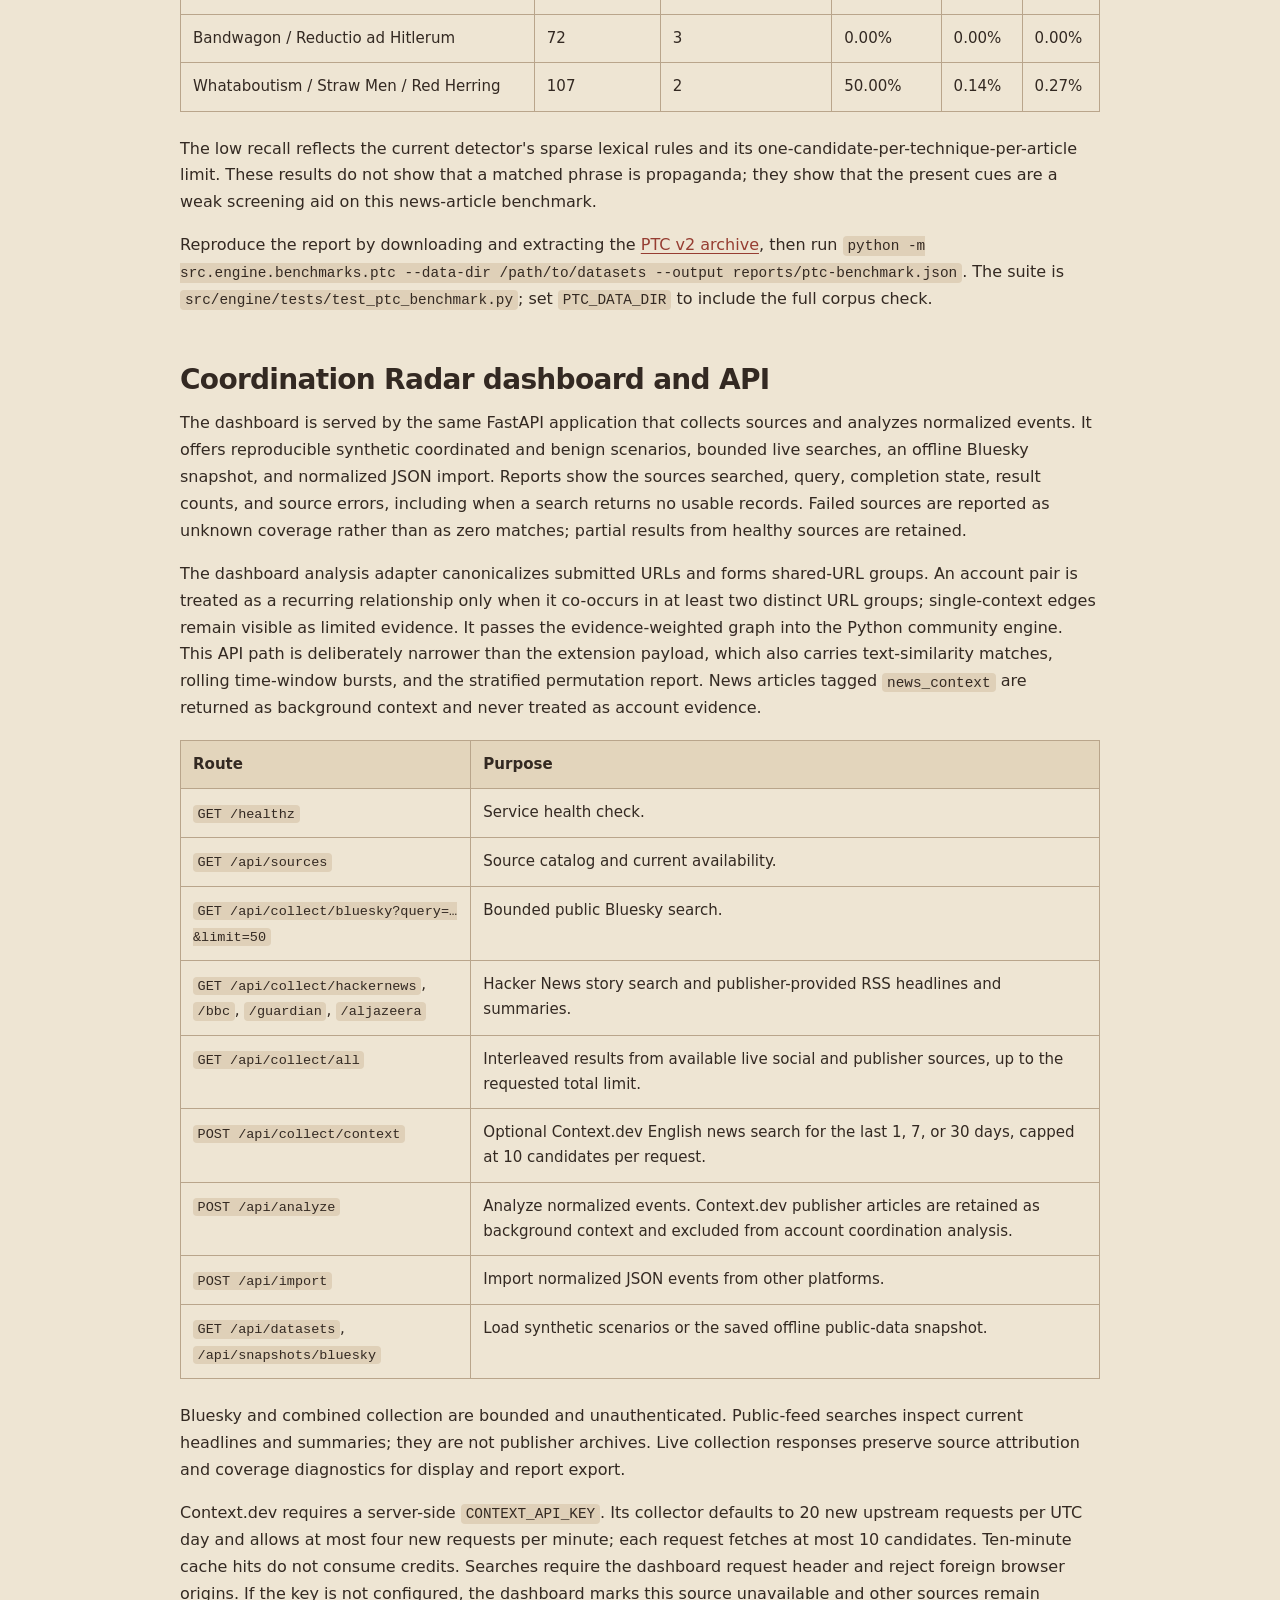
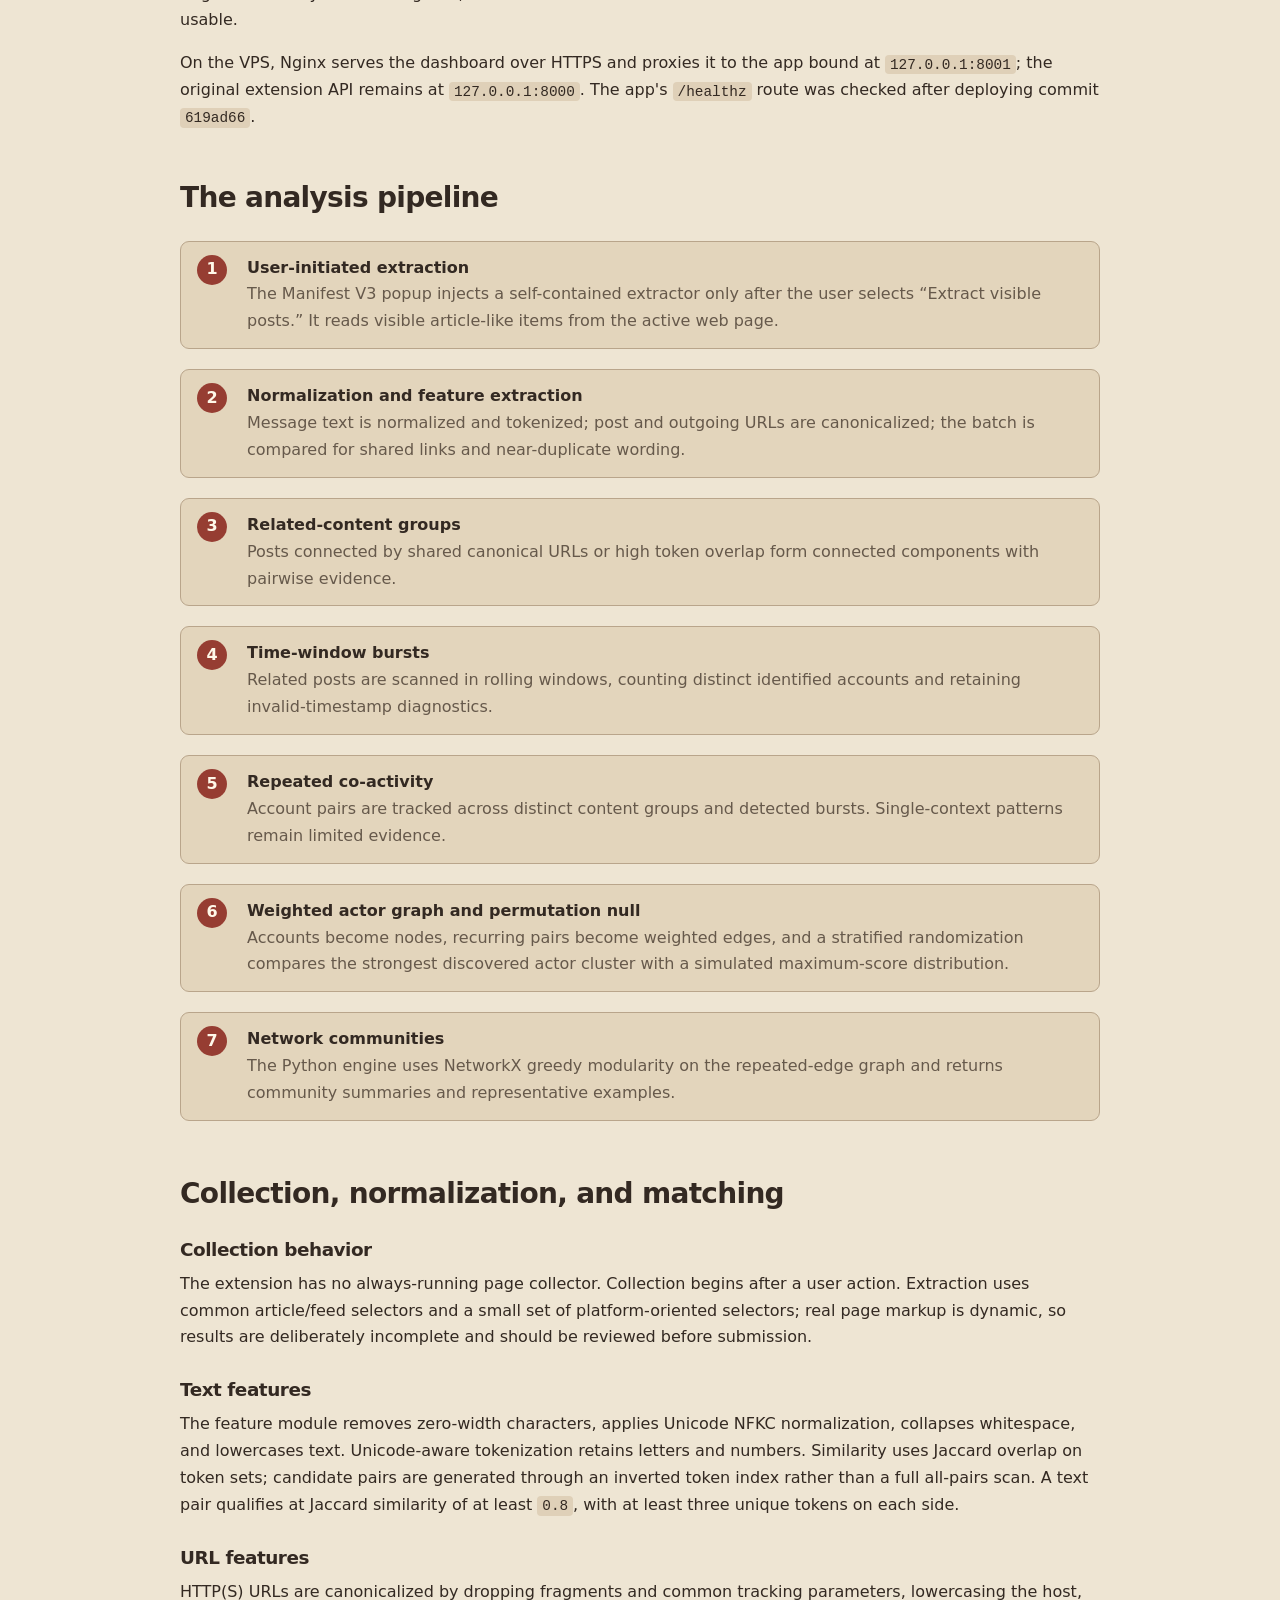
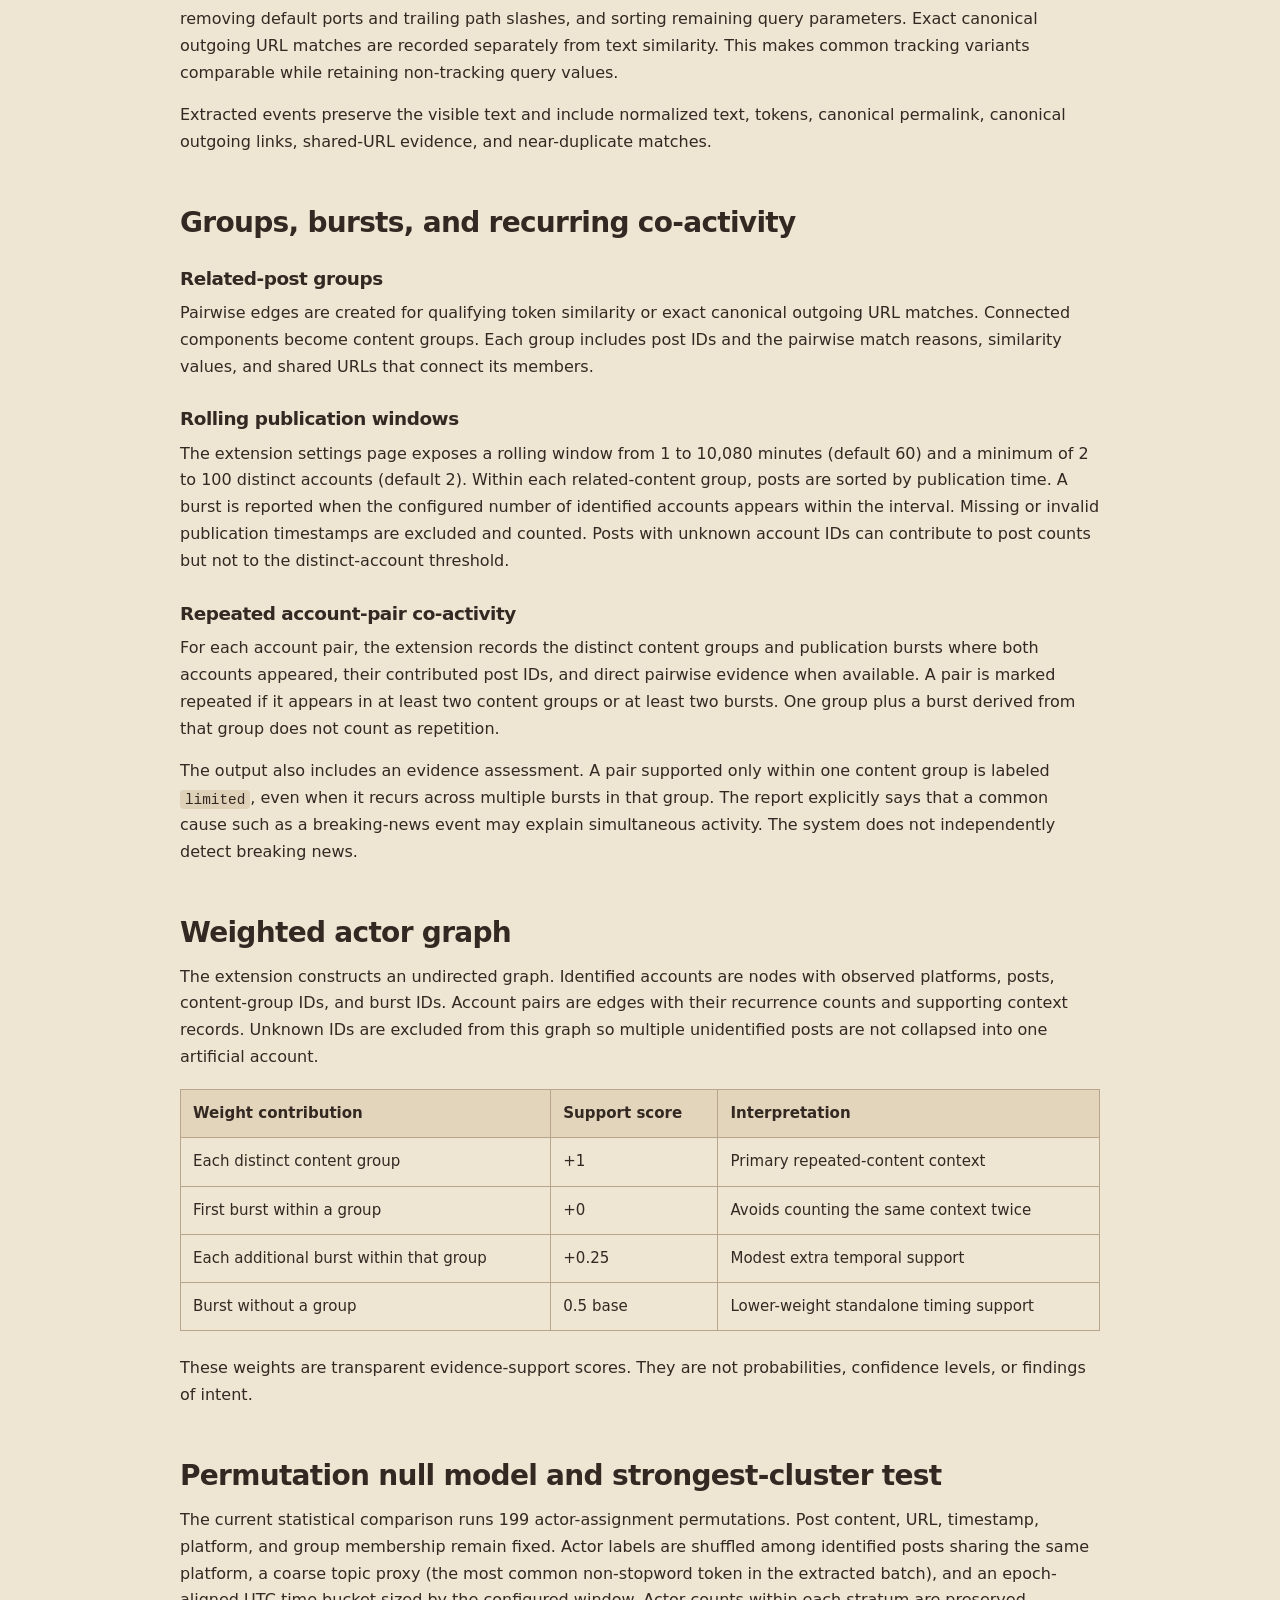
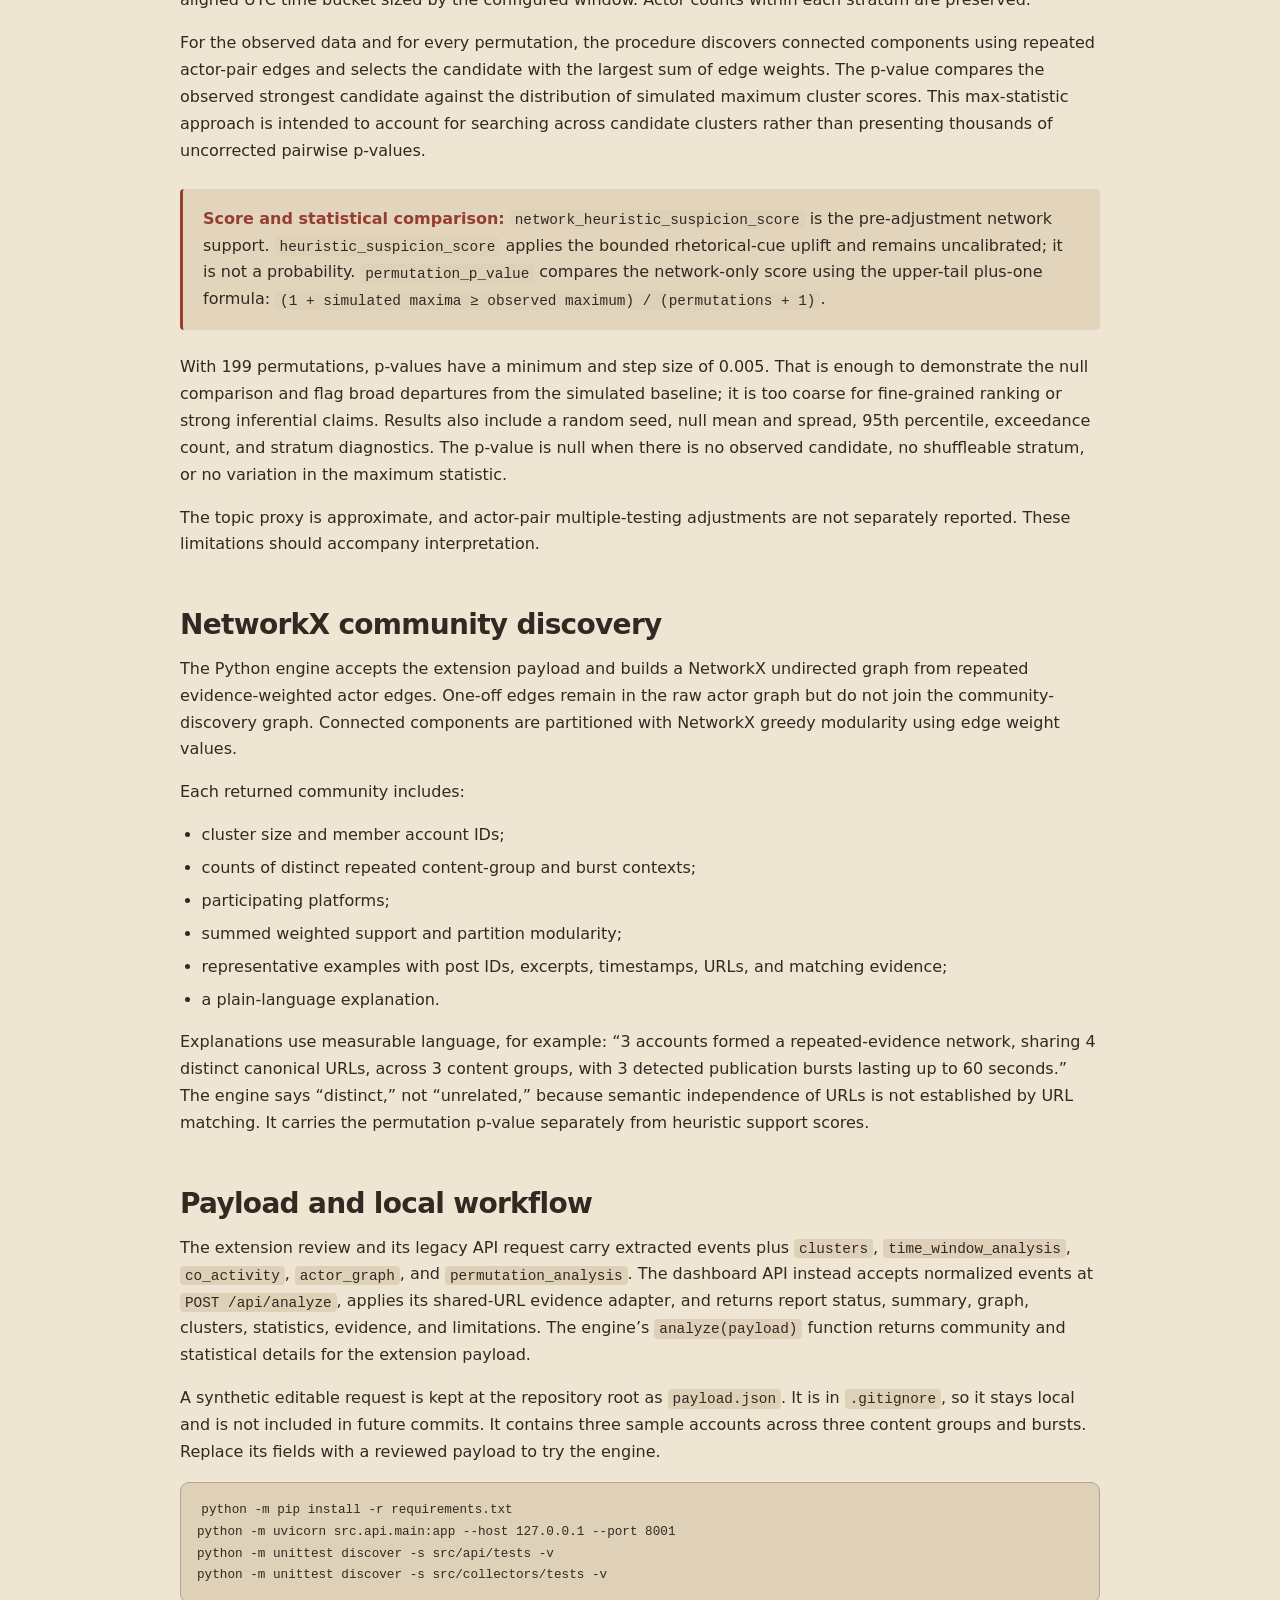
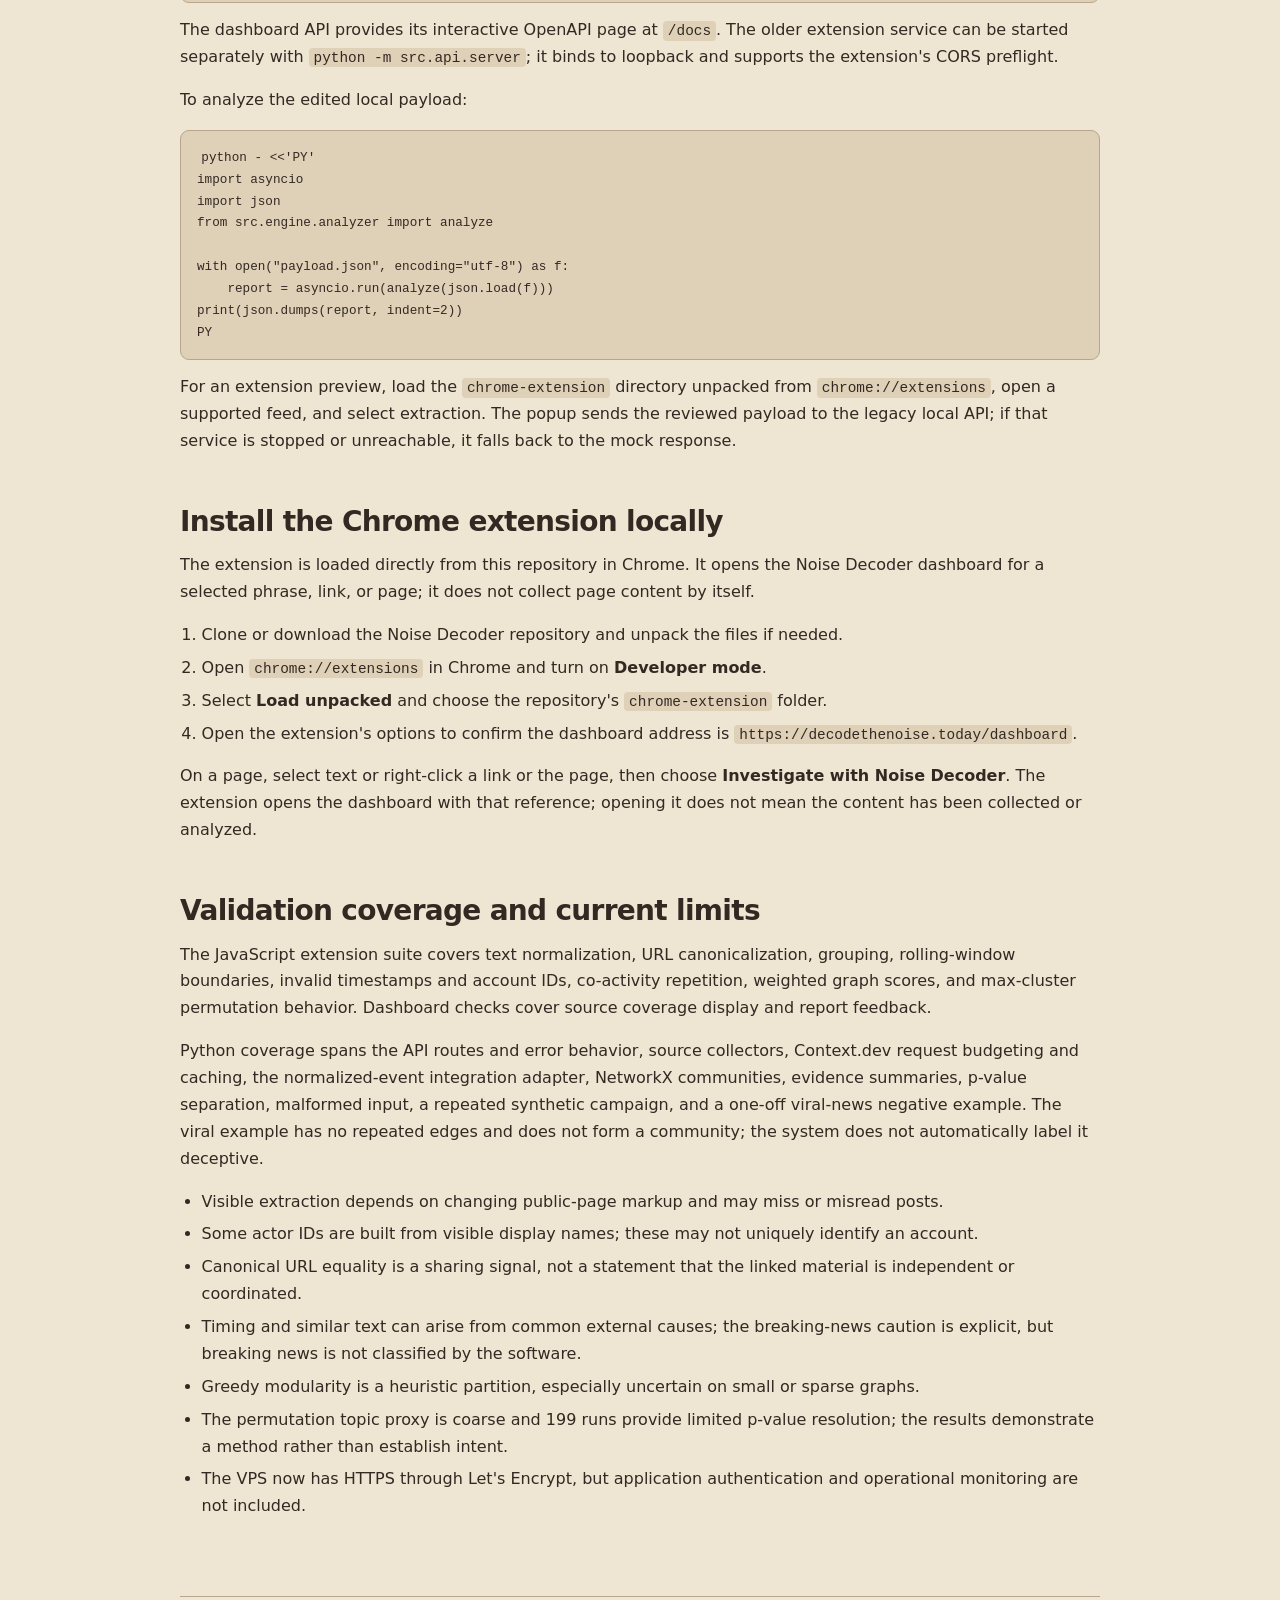
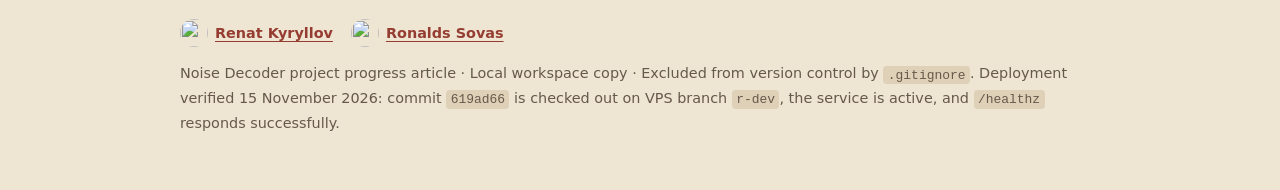
==== commit f482b67f: "Use LinkedIn portraits in progress overview" ====
--- a/progress-overview.html
+++ b/progress-overview.html
@@ -30,7 +30,7 @@
     .authors { display: flex; align-items: center; flex-wrap: wrap; gap: 18px; margin-bottom: 14px; color: var(--ink); }
     .author { display: inline-flex; align-items: center; gap: 7px; }
     .author a { font-weight: 650; }
-    .author-avatar { display: inline-grid; place-items: center; width: 28px; height: 28px; flex: 0 0 28px; border-radius: 50%; background: var(--accent); color: var(--accent-ink); font-size: .72rem; font-weight: 750; }
+    .author-avatar { display: inline-block; width: 28px; height: 28px; flex: 0 0 28px; border-radius: 50%; object-fit: cover; }
     header { padding: 64px 0 38px; border-bottom: 1px solid var(--line); }
     main { padding: 28px 0 60px; }
     footer { padding: 22px 0 44px; border-top: 1px solid var(--line); color: var(--muted); font-size: .9rem; }
@@ -294,8 +294,8 @@
 
   <footer>
     <div class="authors" aria-label="Authors">
-      <span class="author"><span class="author-avatar" aria-hidden="true">RK</span><a href="https://www.linkedin.com/in/renater/">Renat Kyryllov</a></span>
-      <span class="author"><span class="author-avatar" aria-hidden="true">RS</span><a href="https://www.linkedin.com/in/ronalds-sovas-9005b623/">Ronalds Sovas</a></span>
+      <span class="author"><img class="author-avatar" src="https://media.licdn.com/dms/image/v2/D4D03AQH9tt7R0HLIug/profile-displayphoto-shrink_800_800/B4DZbRZYx_G0Ac-/0/1747269815863?e=1796256000&amp;v=beta&amp;t=XpX4dzJVatz8KRHrwULWjQhyWCNzOVPCX5QJSw9Eruc" alt=""><a href="https://www.linkedin.com/in/renater/">Renat Kyryllov</a></span>
+      <span class="author"><img class="author-avatar" src="https://media.licdn.com/dms/image/v2/C4D03AQHTcymcN7xz7g/profile-displayphoto-shrink_800_800/profile-displayphoto-shrink_800_800/0/1588855752130?e=1796256000&amp;v=beta&amp;t=ZGBQMJ4NxUkc46qAOFY8XJ6tZRrP8qOwQj7k2TwxlOI" alt=""><a href="https://www.linkedin.com/in/ronalds-sovas-9005b623/">Ronalds Sovas</a></span>
     </div>
     <p>Noise Decoder project progress article · Local workspace copy · Excluded from version control by <code>.gitignore</code>. Deployment verified 15 November 2026: commit <code>619ad66</code> is checked out on VPS branch <code>r-dev</code>, the service is active, and <code>/healthz</code> responds successfully.</p>
   </footer>
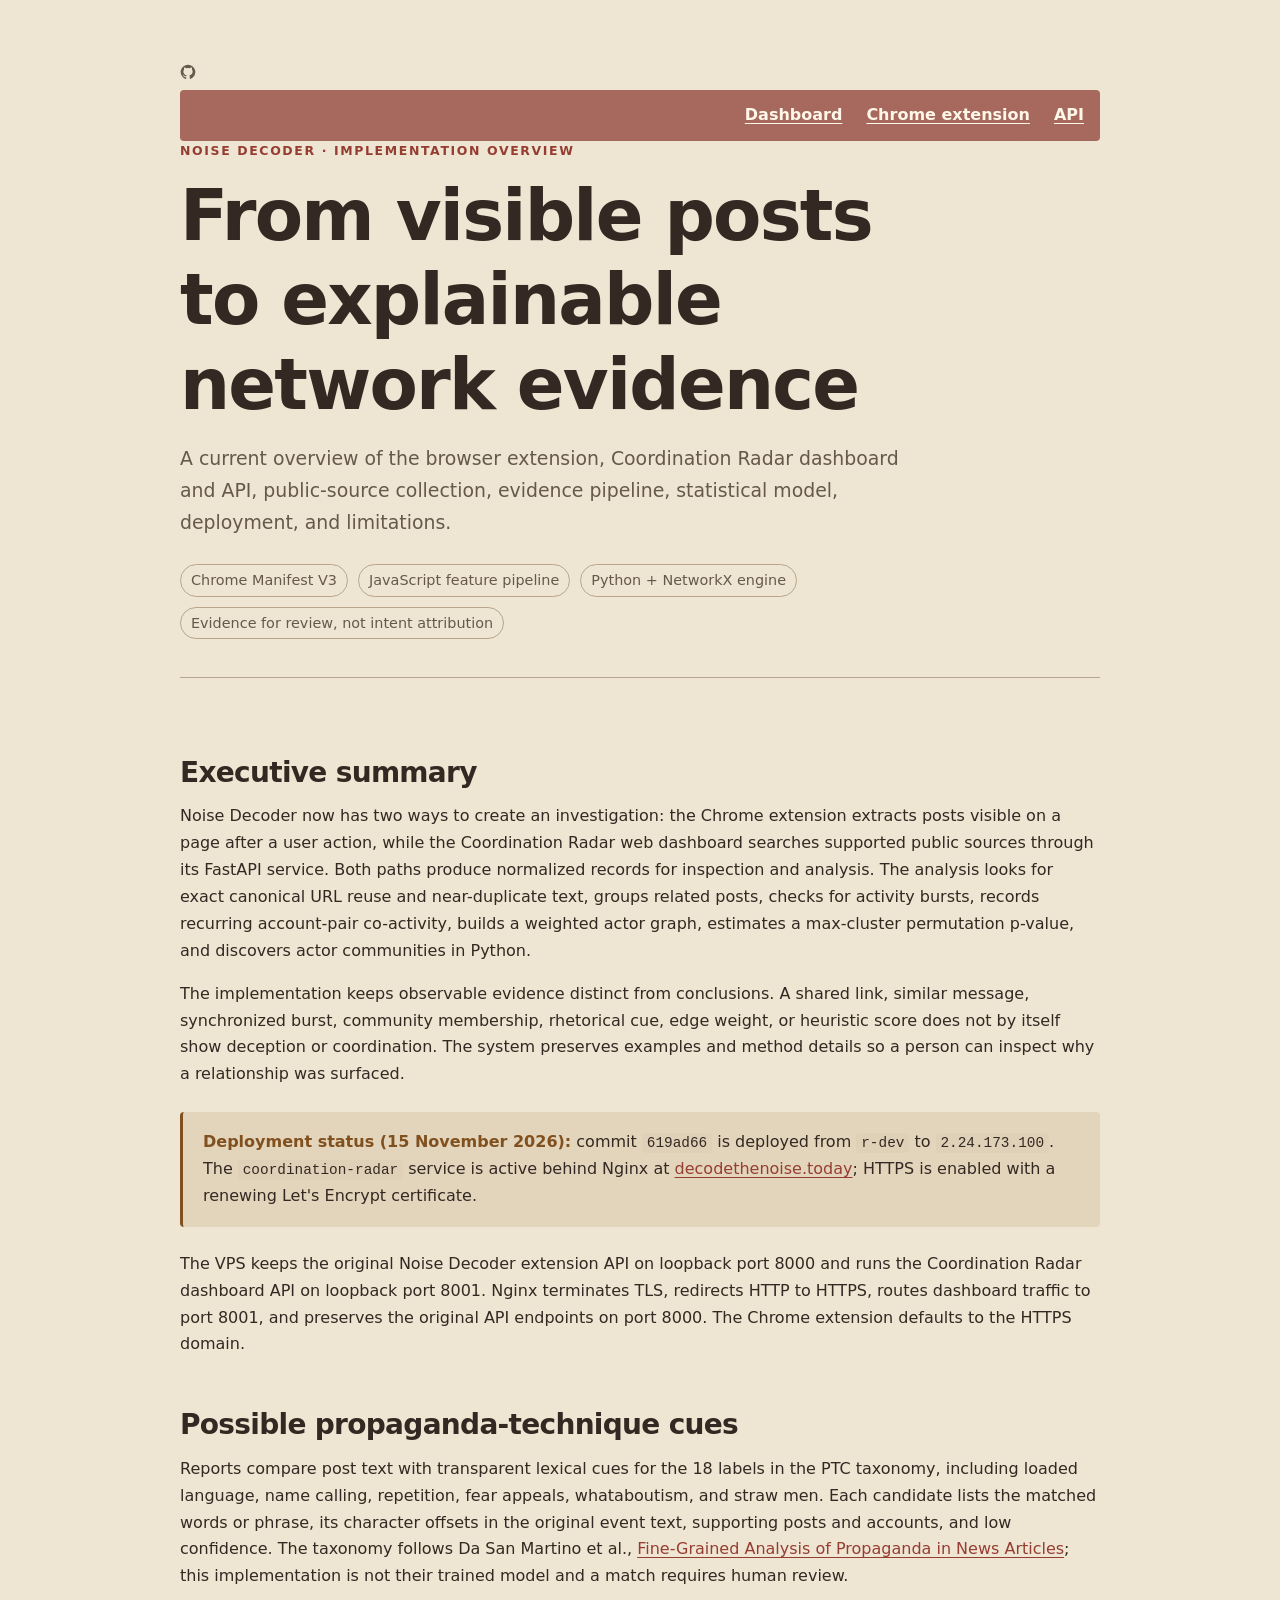
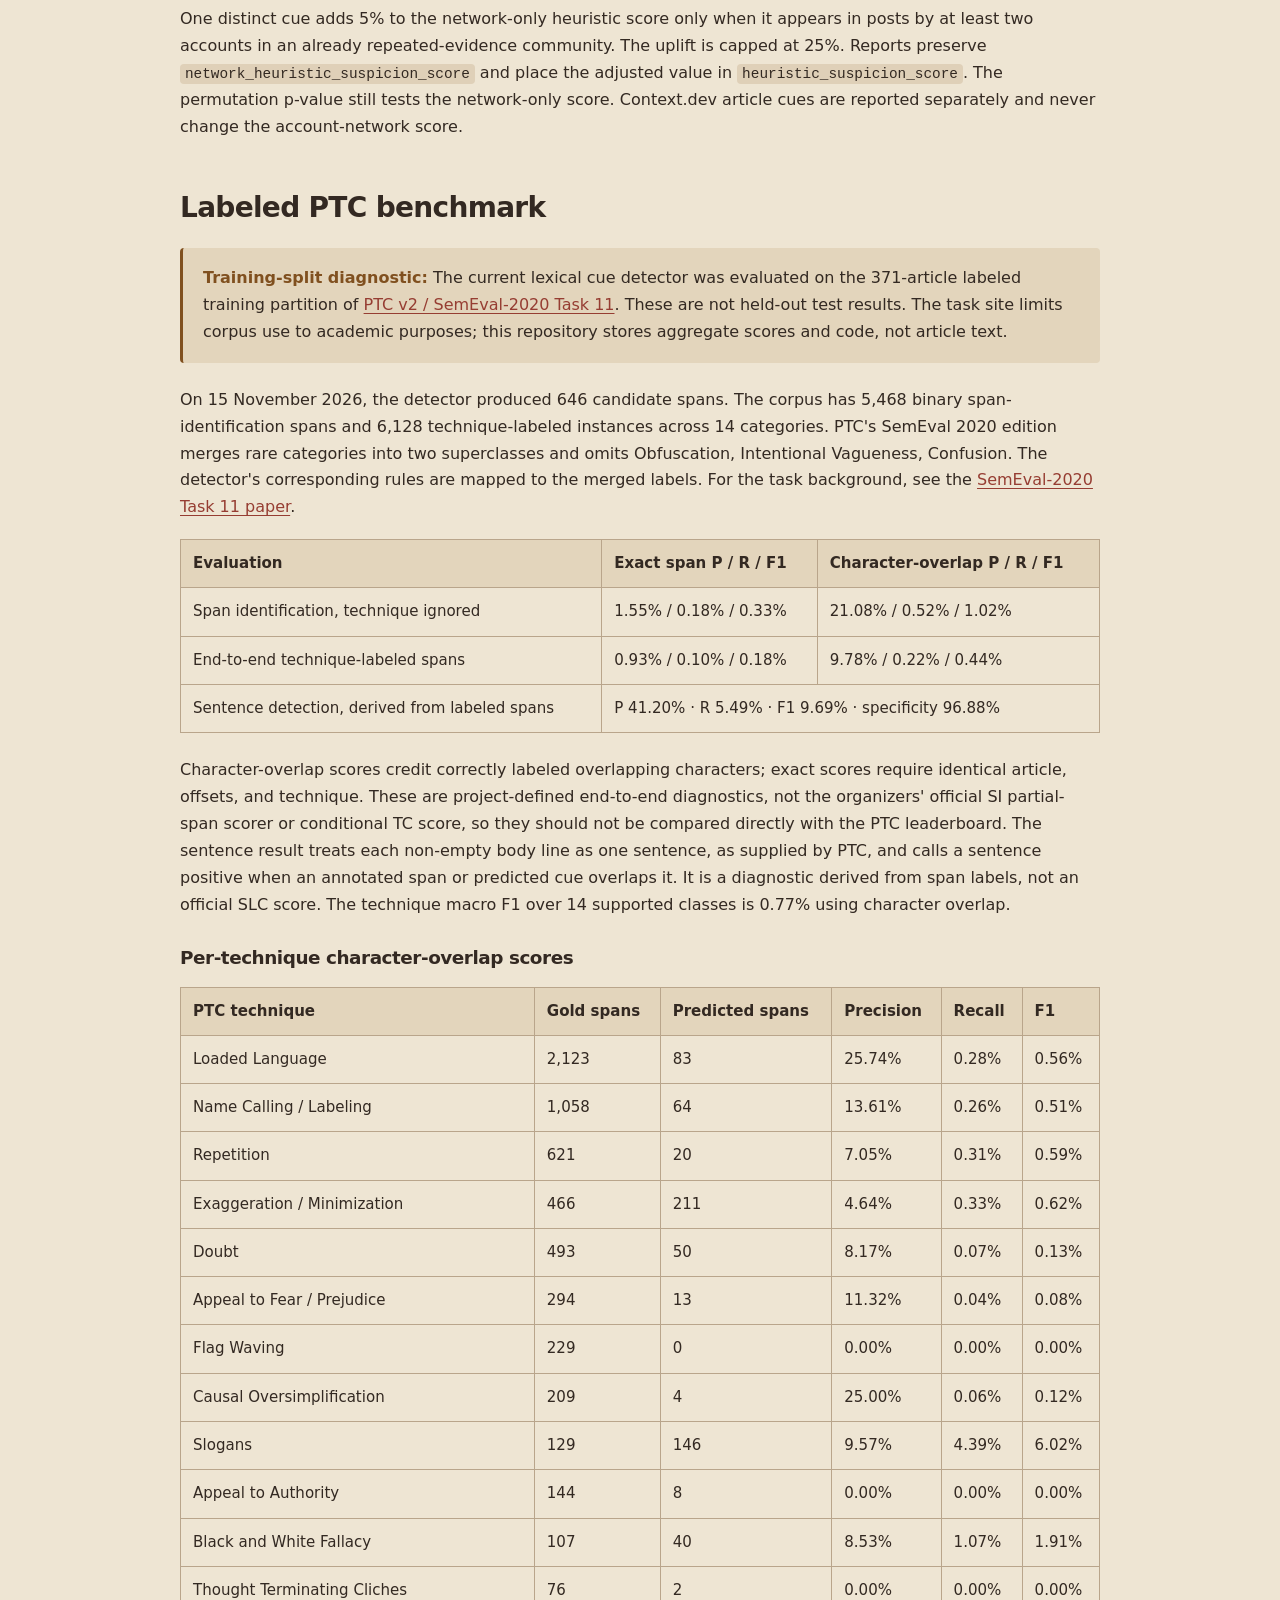
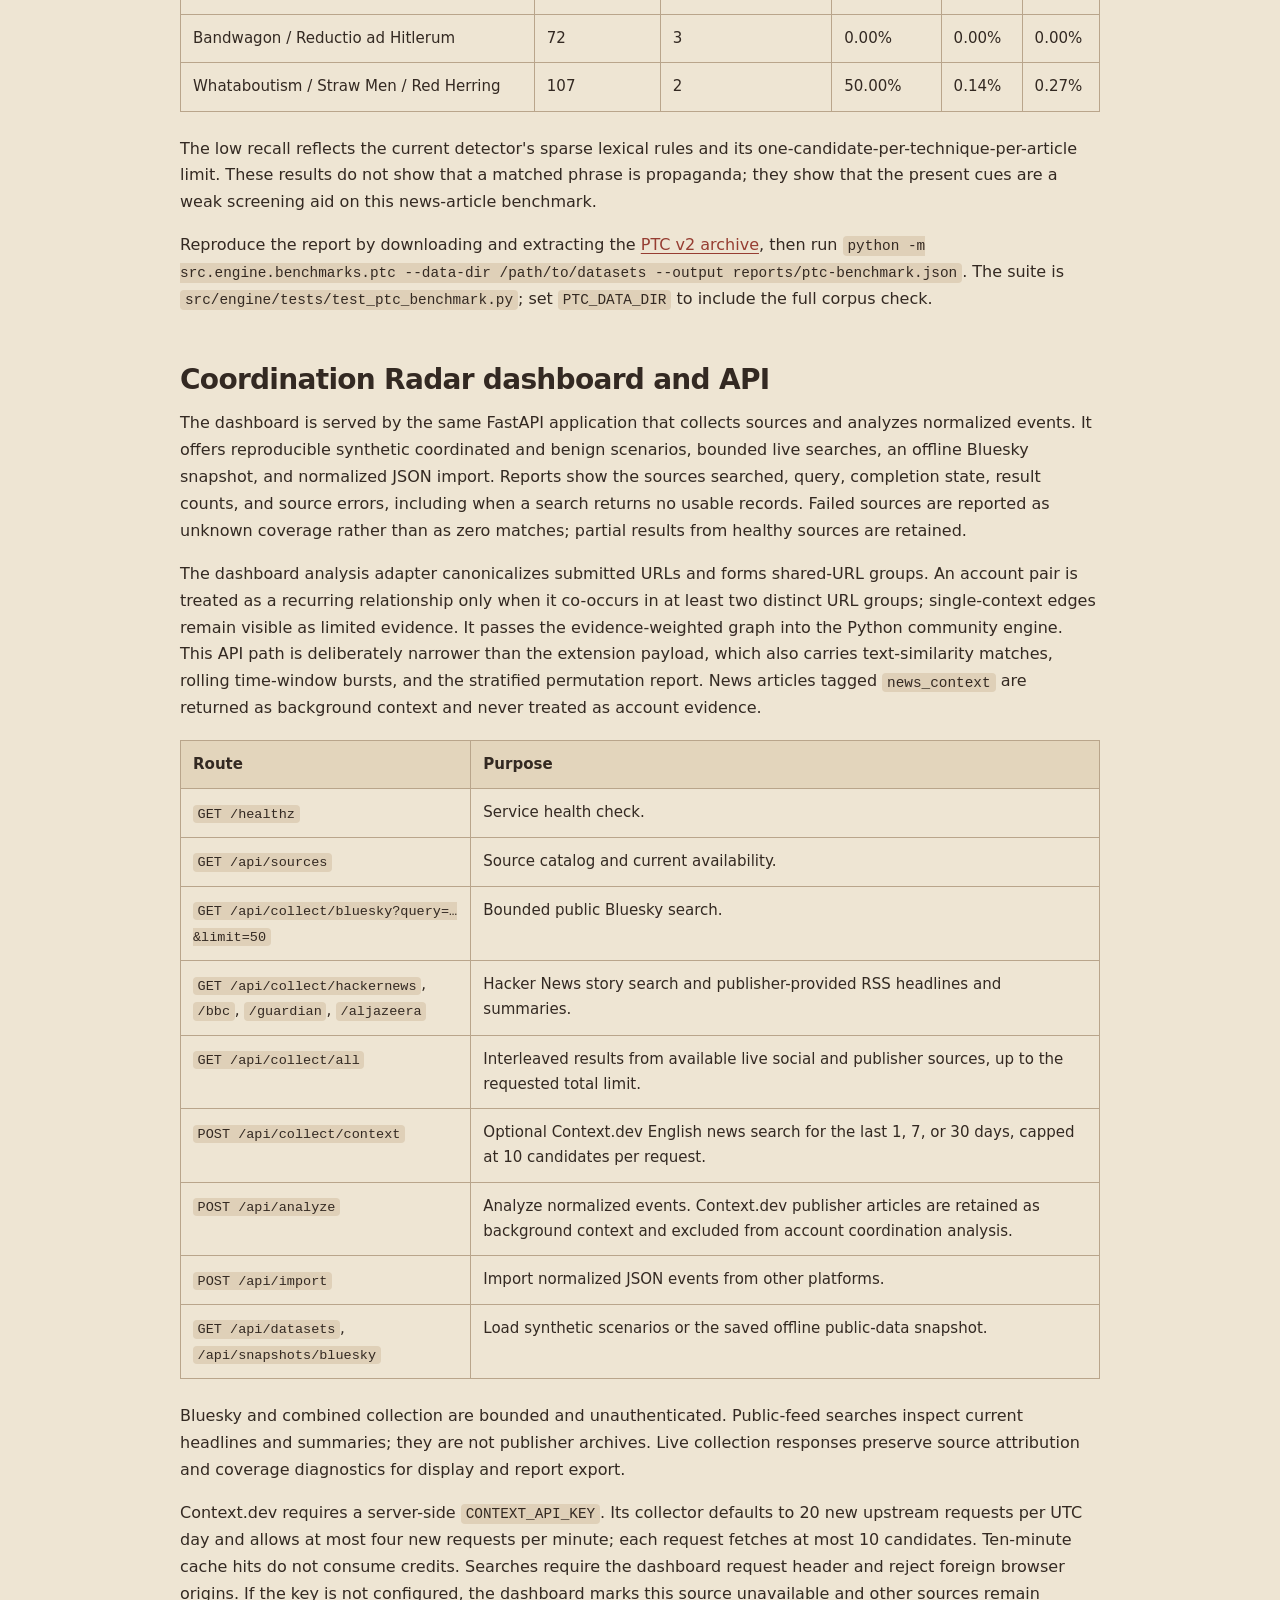
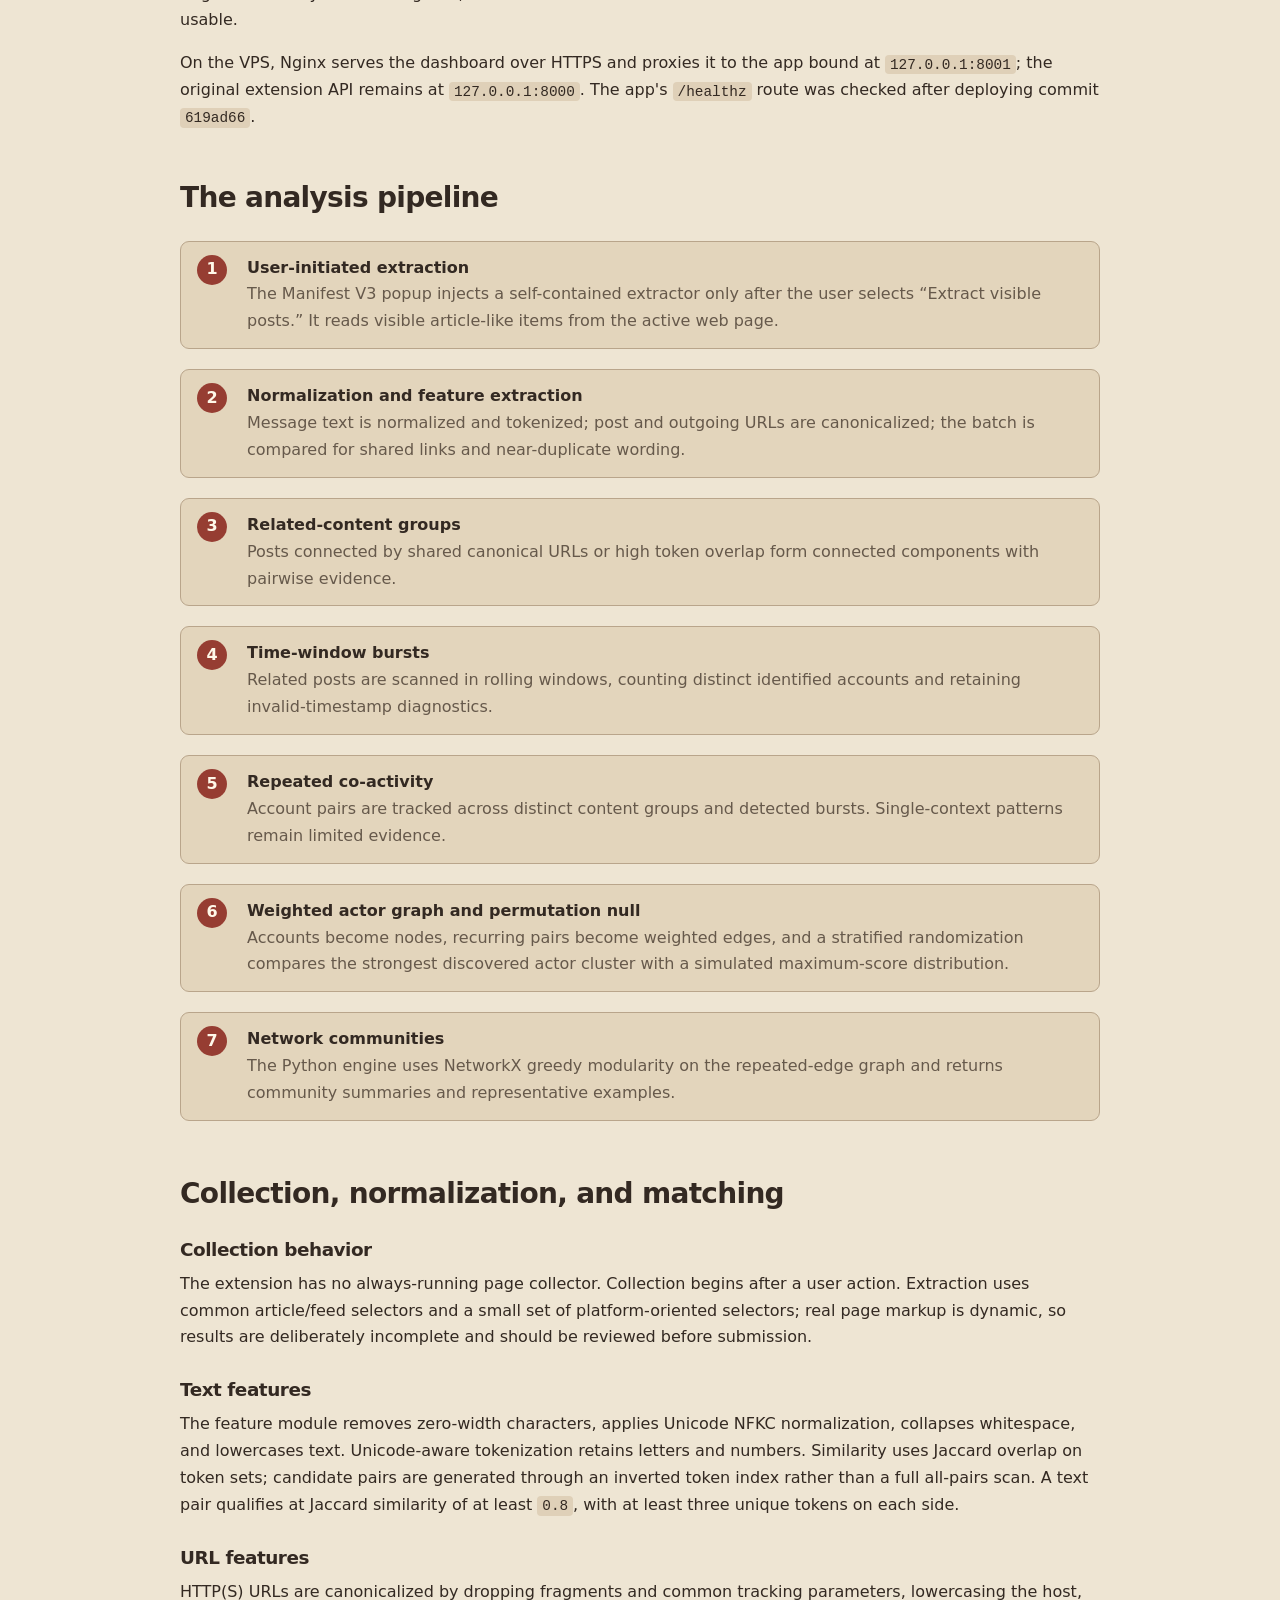
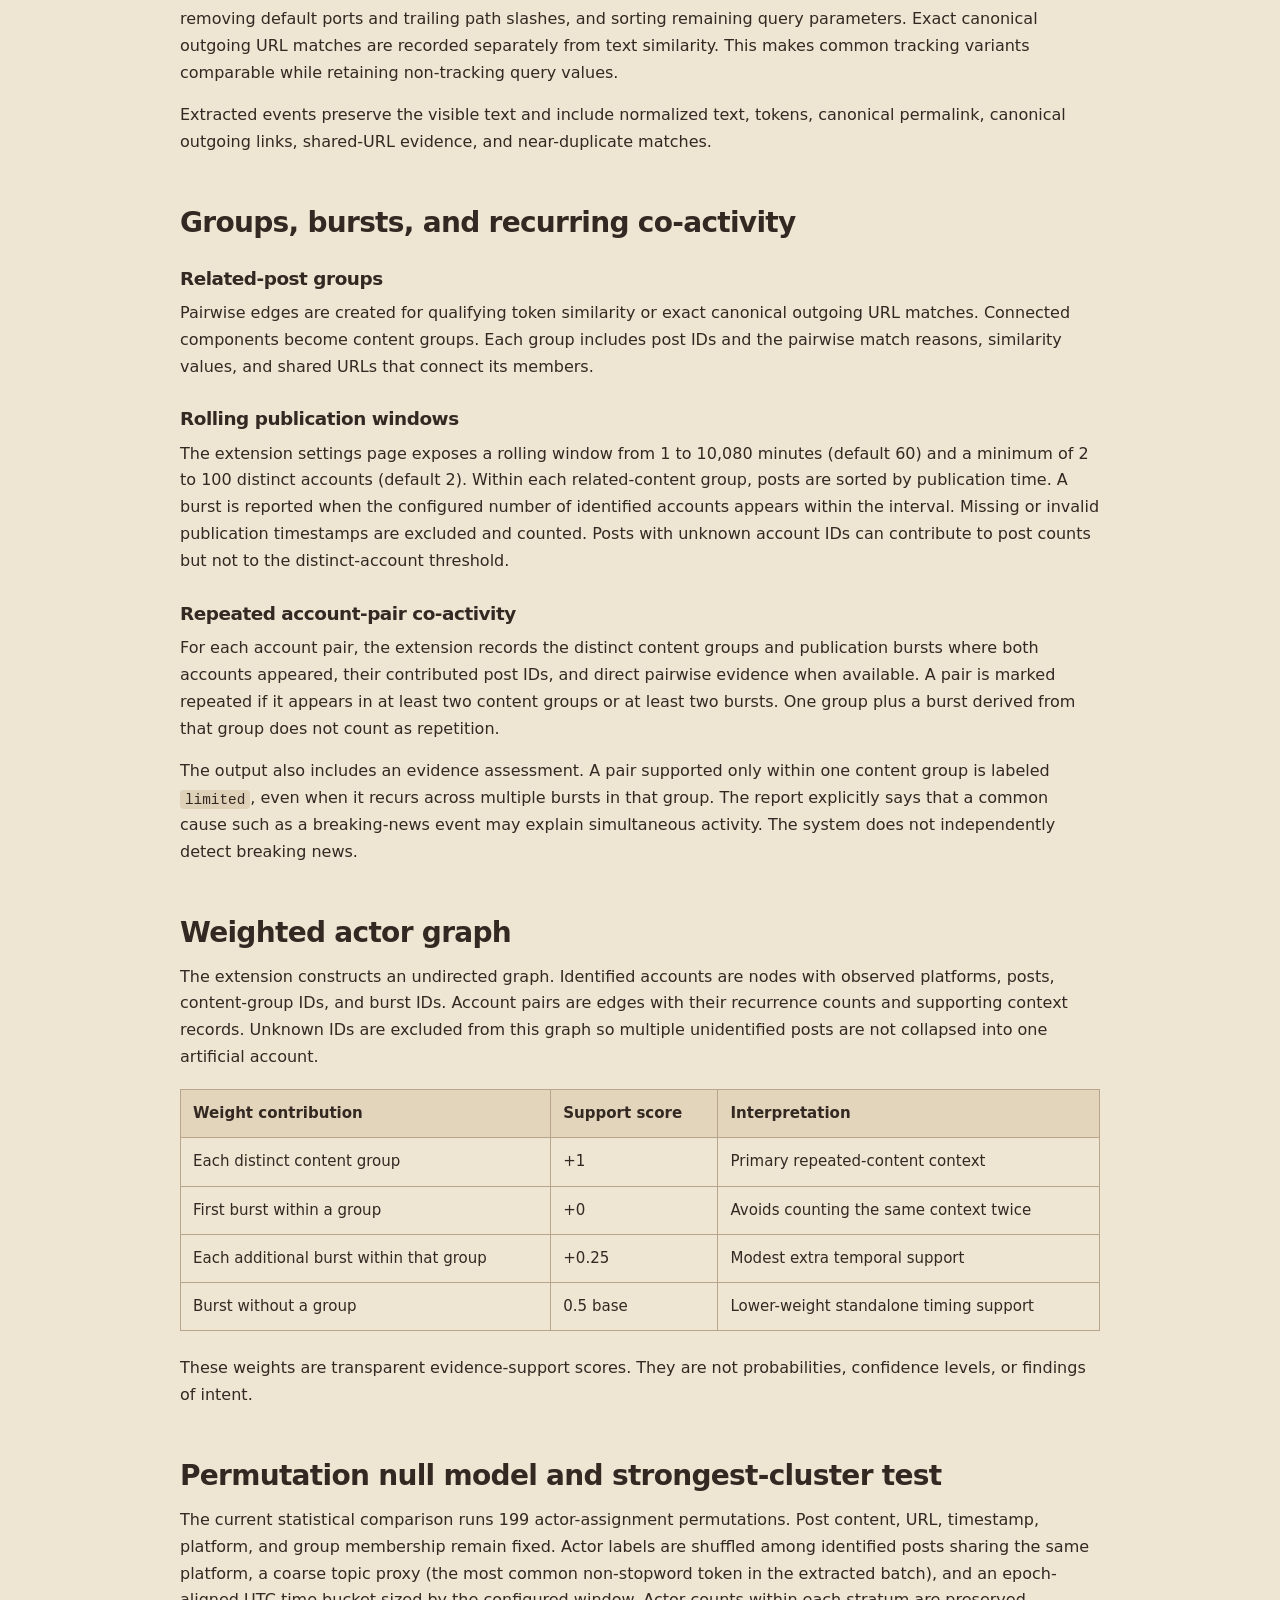
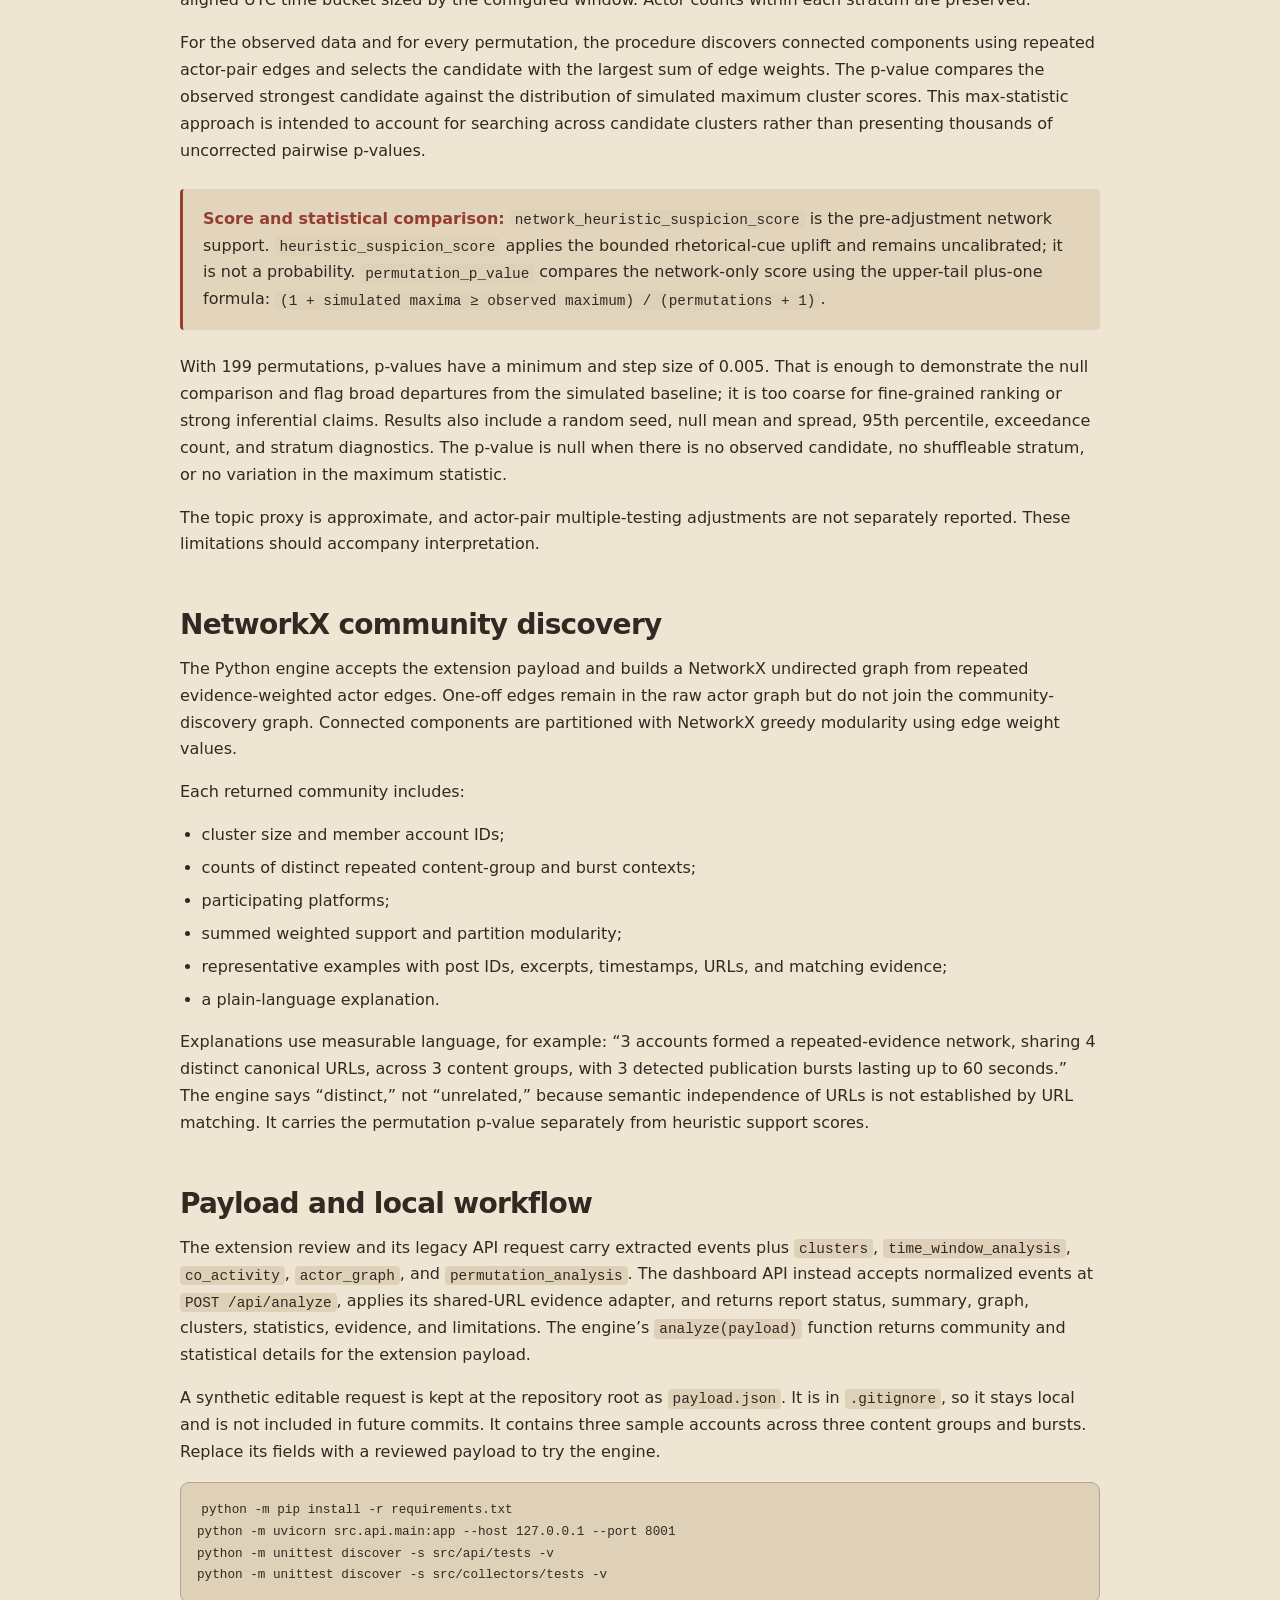
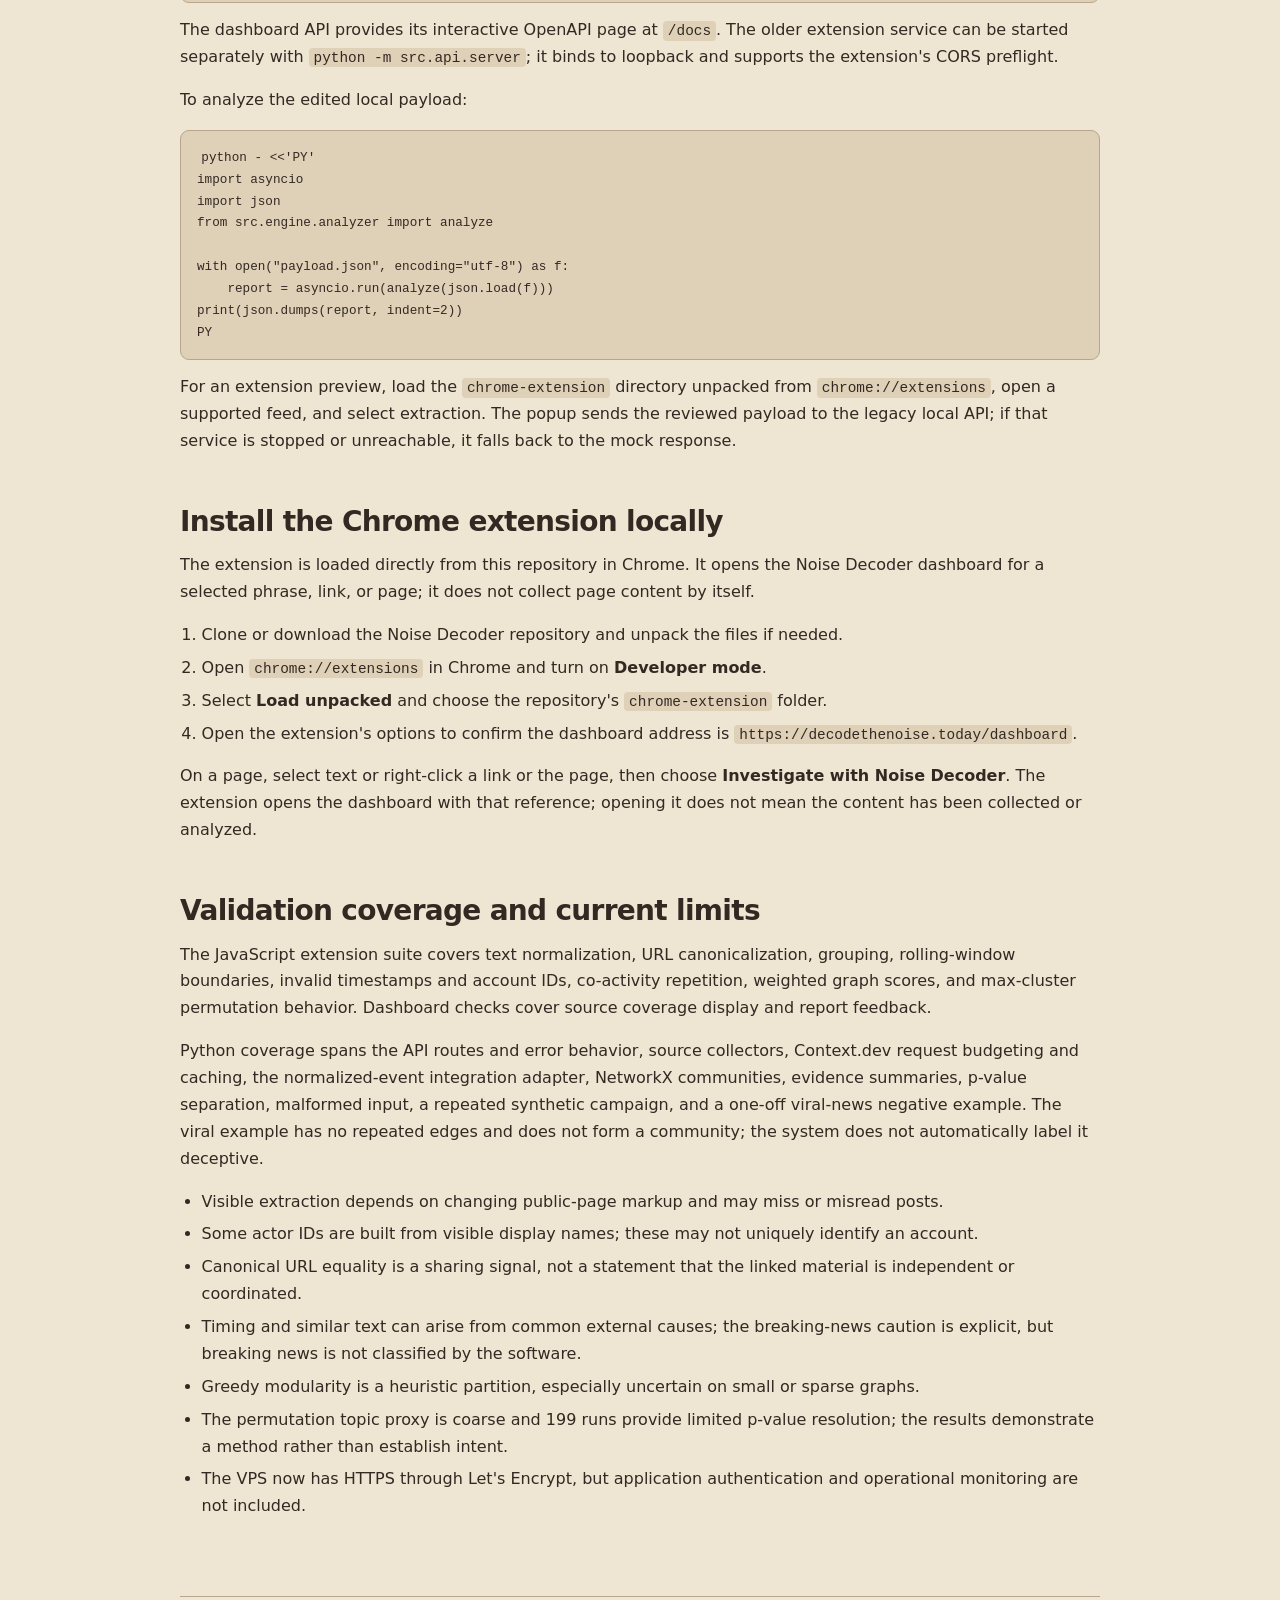
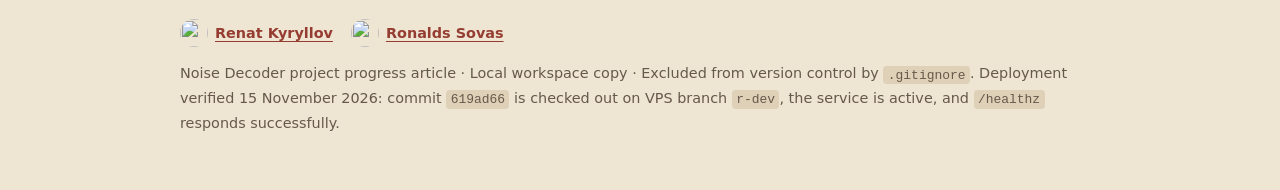
==== commit 6f495c32: "Use poster image behind overview navigation" ====
--- a/progress-overview.html
+++ b/progress-overview.html
@@ -25,7 +25,7 @@
     .repo-link-row { display: flex; justify-content: flex-start; margin-bottom: 10px; }
     .repo-link { display: inline-flex; align-items: center; color: var(--muted); }
     .repo-link svg { width: 16px; height: 16px; }
-    .top-links { display: flex; align-items: center; justify-content: flex-end; gap: 24px; padding: 12px 16px; background: var(--accent); border-radius: 4px; }
+    .top-links { display: flex; align-items: center; justify-content: flex-end; gap: 24px; padding: 12px 16px; background: linear-gradient(rgba(130, 39, 32, .66), rgba(130, 39, 32, .66)), url("/static/background.jpeg") center 43% / cover no-repeat; border-radius: 4px; }
     .top-links a { color: var(--accent-ink); font-weight: 700; text-decoration-thickness: 1px; }
     .authors { display: flex; align-items: center; flex-wrap: wrap; gap: 18px; margin-bottom: 14px; color: var(--ink); }
     .author { display: inline-flex; align-items: center; gap: 7px; }
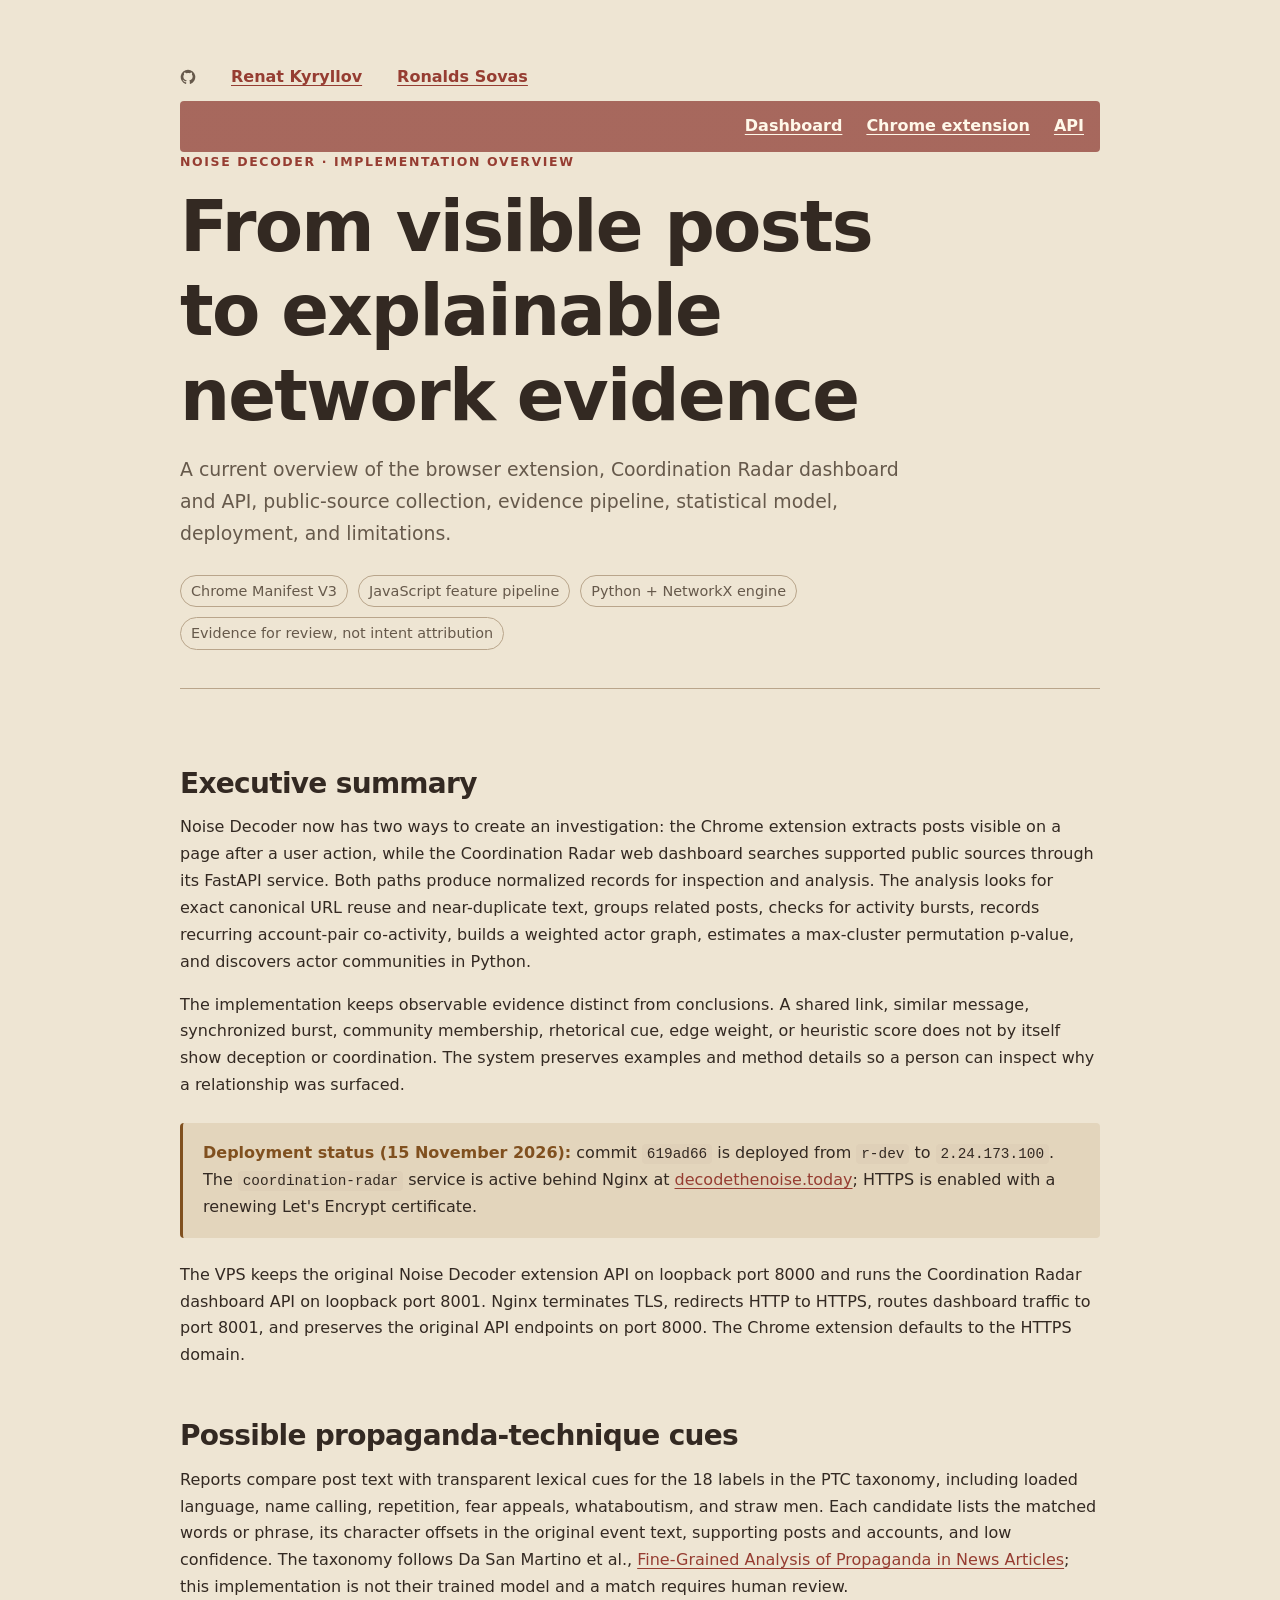
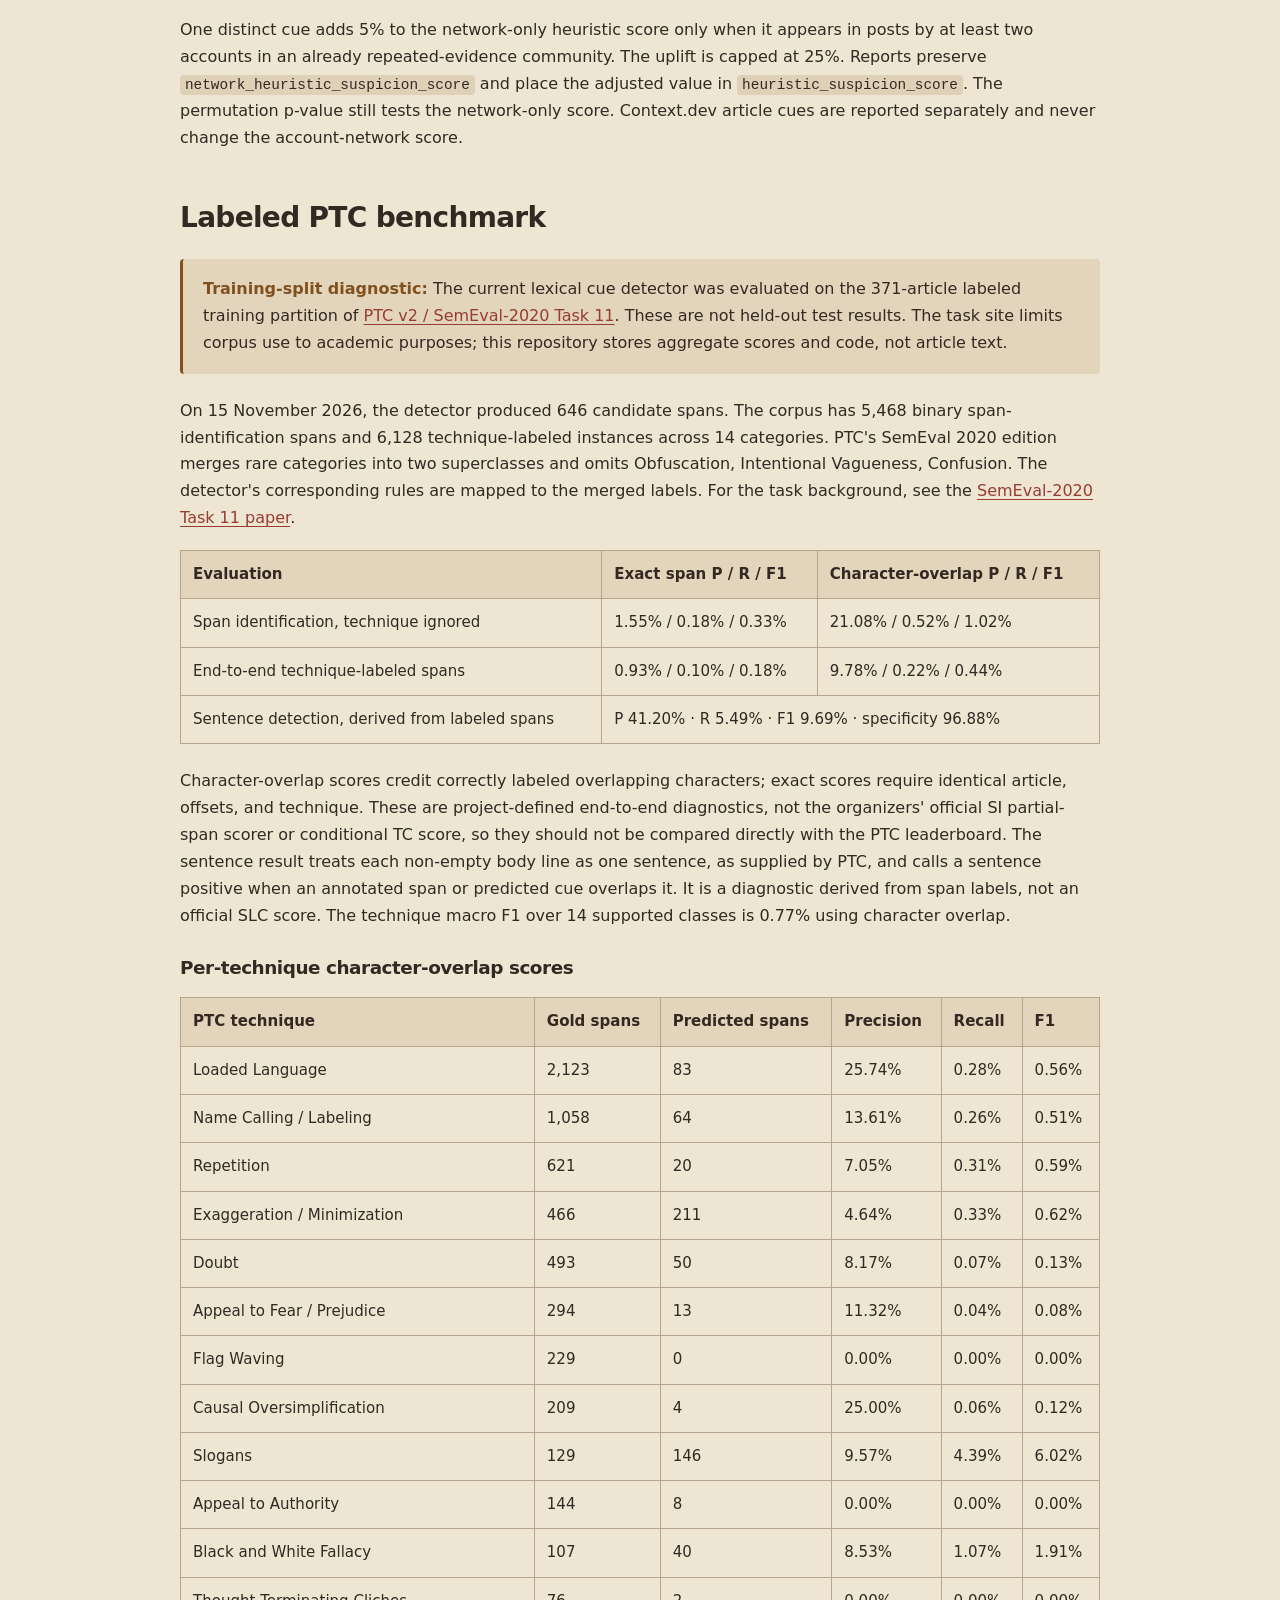
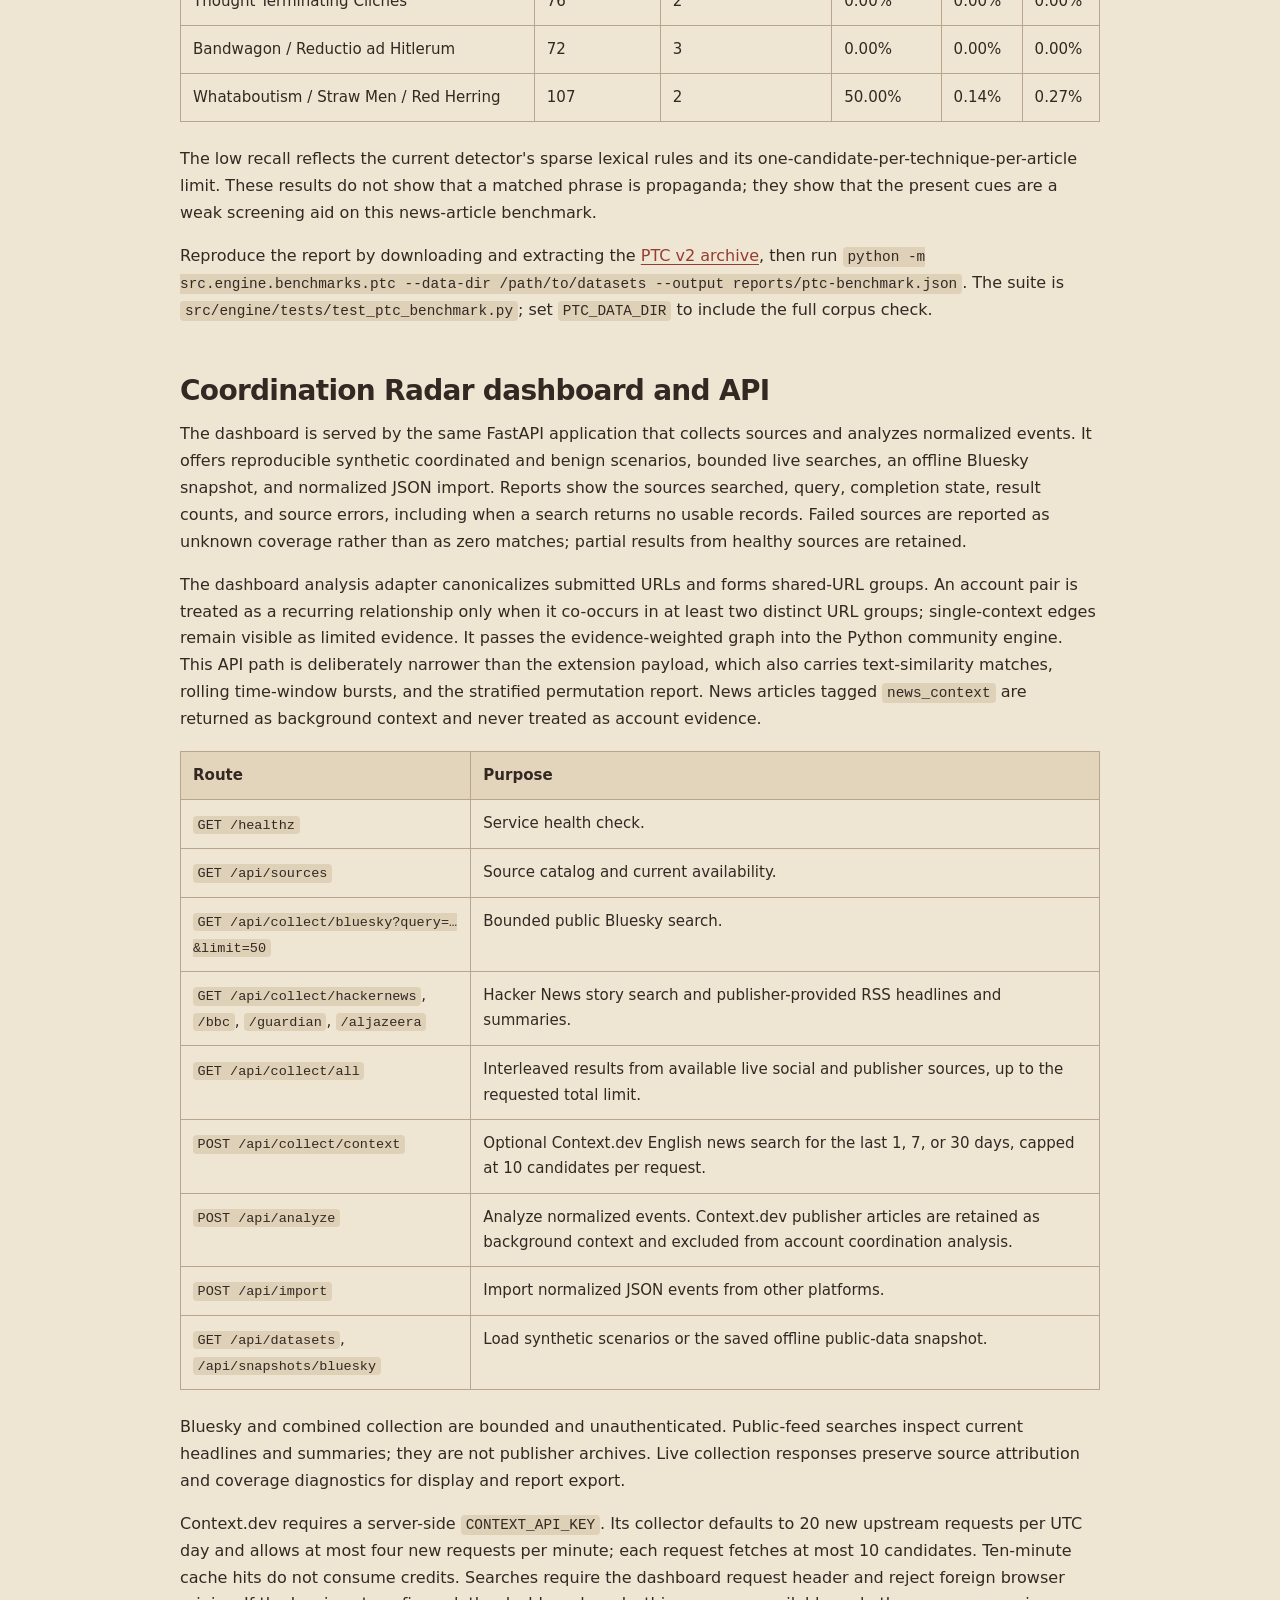
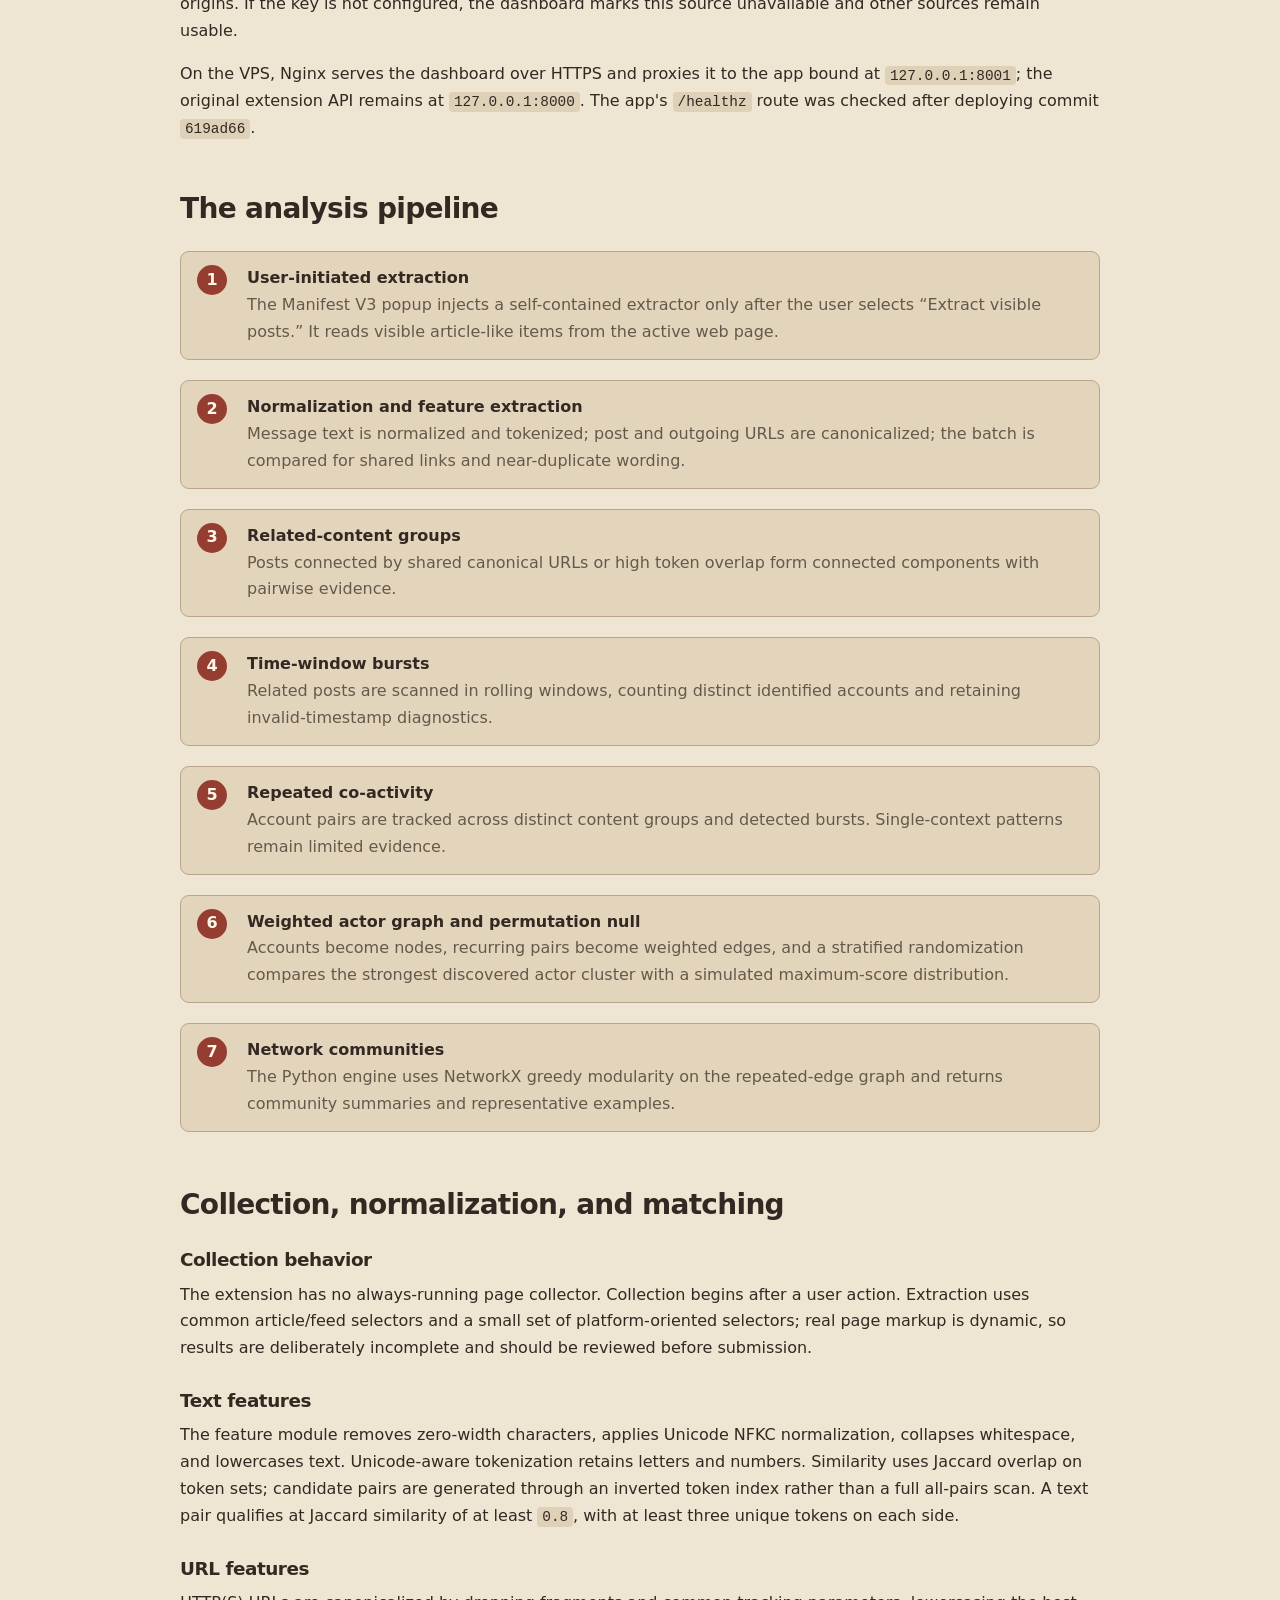
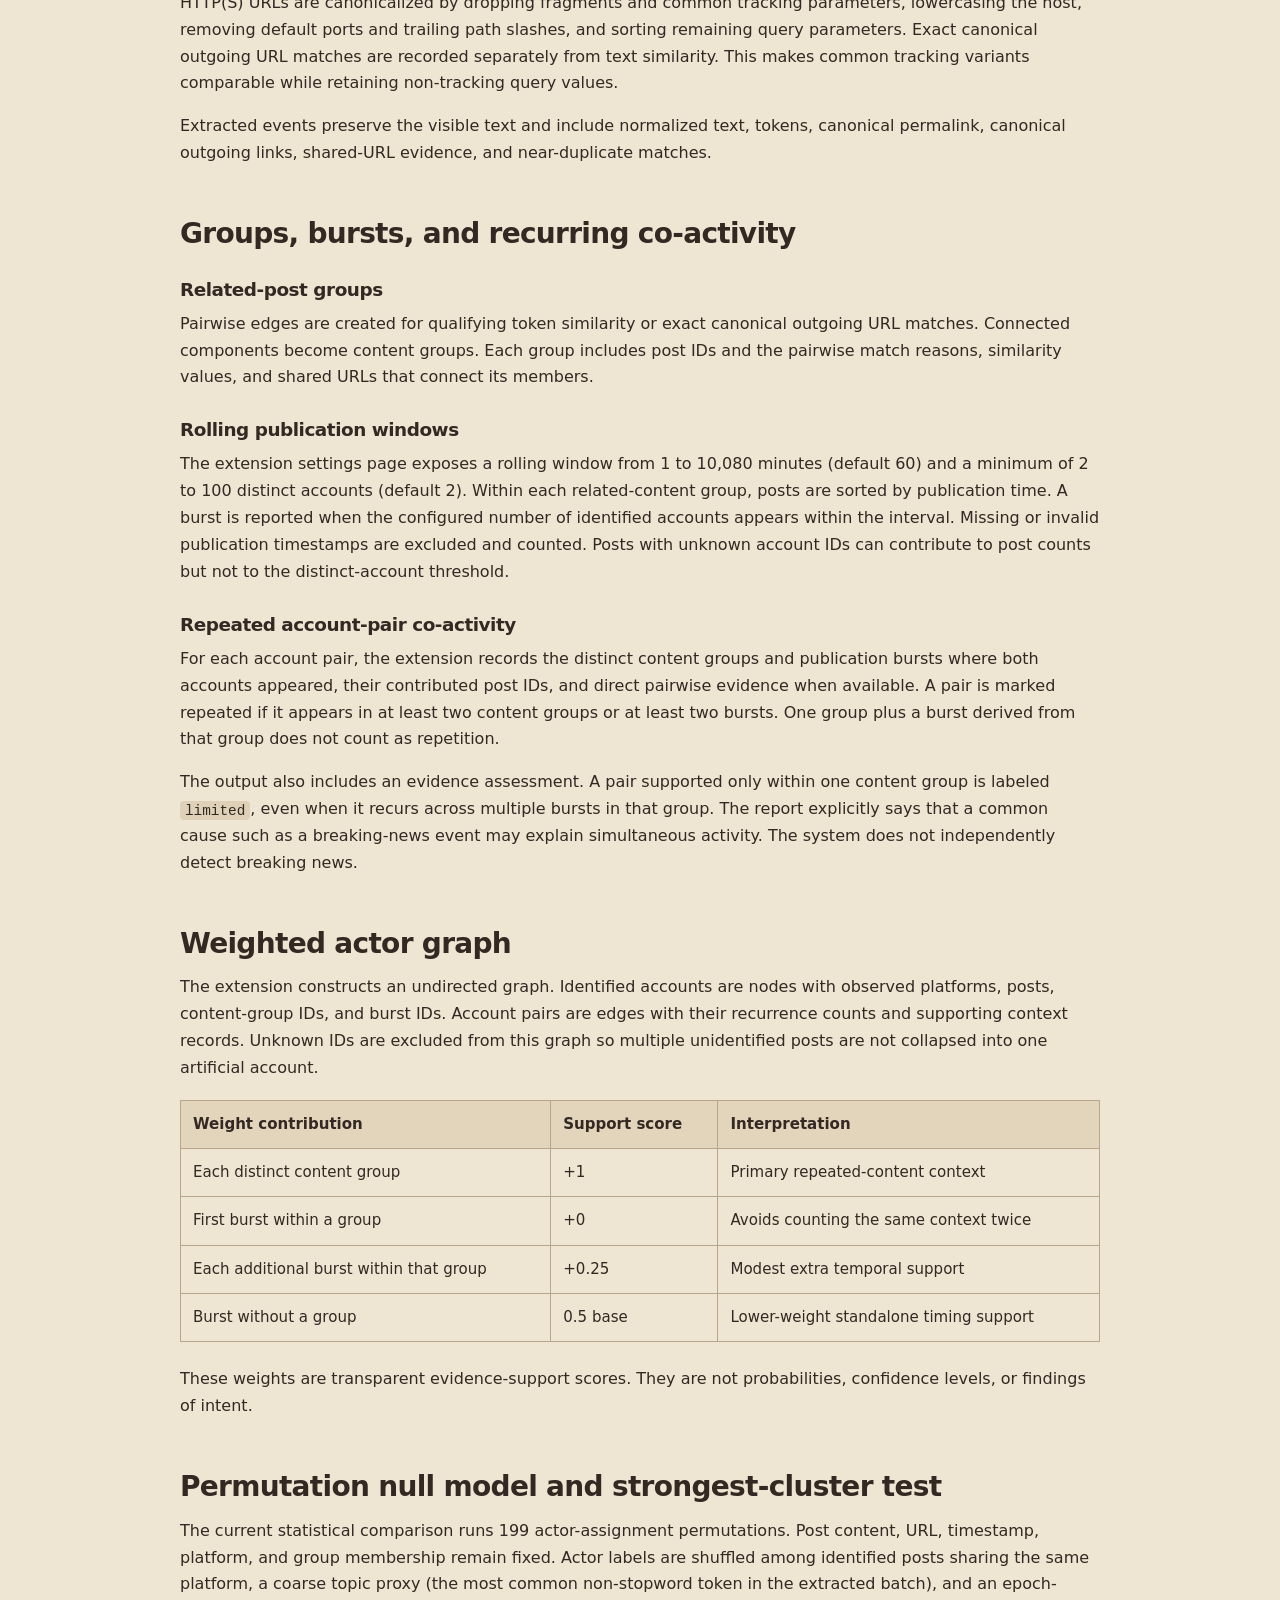
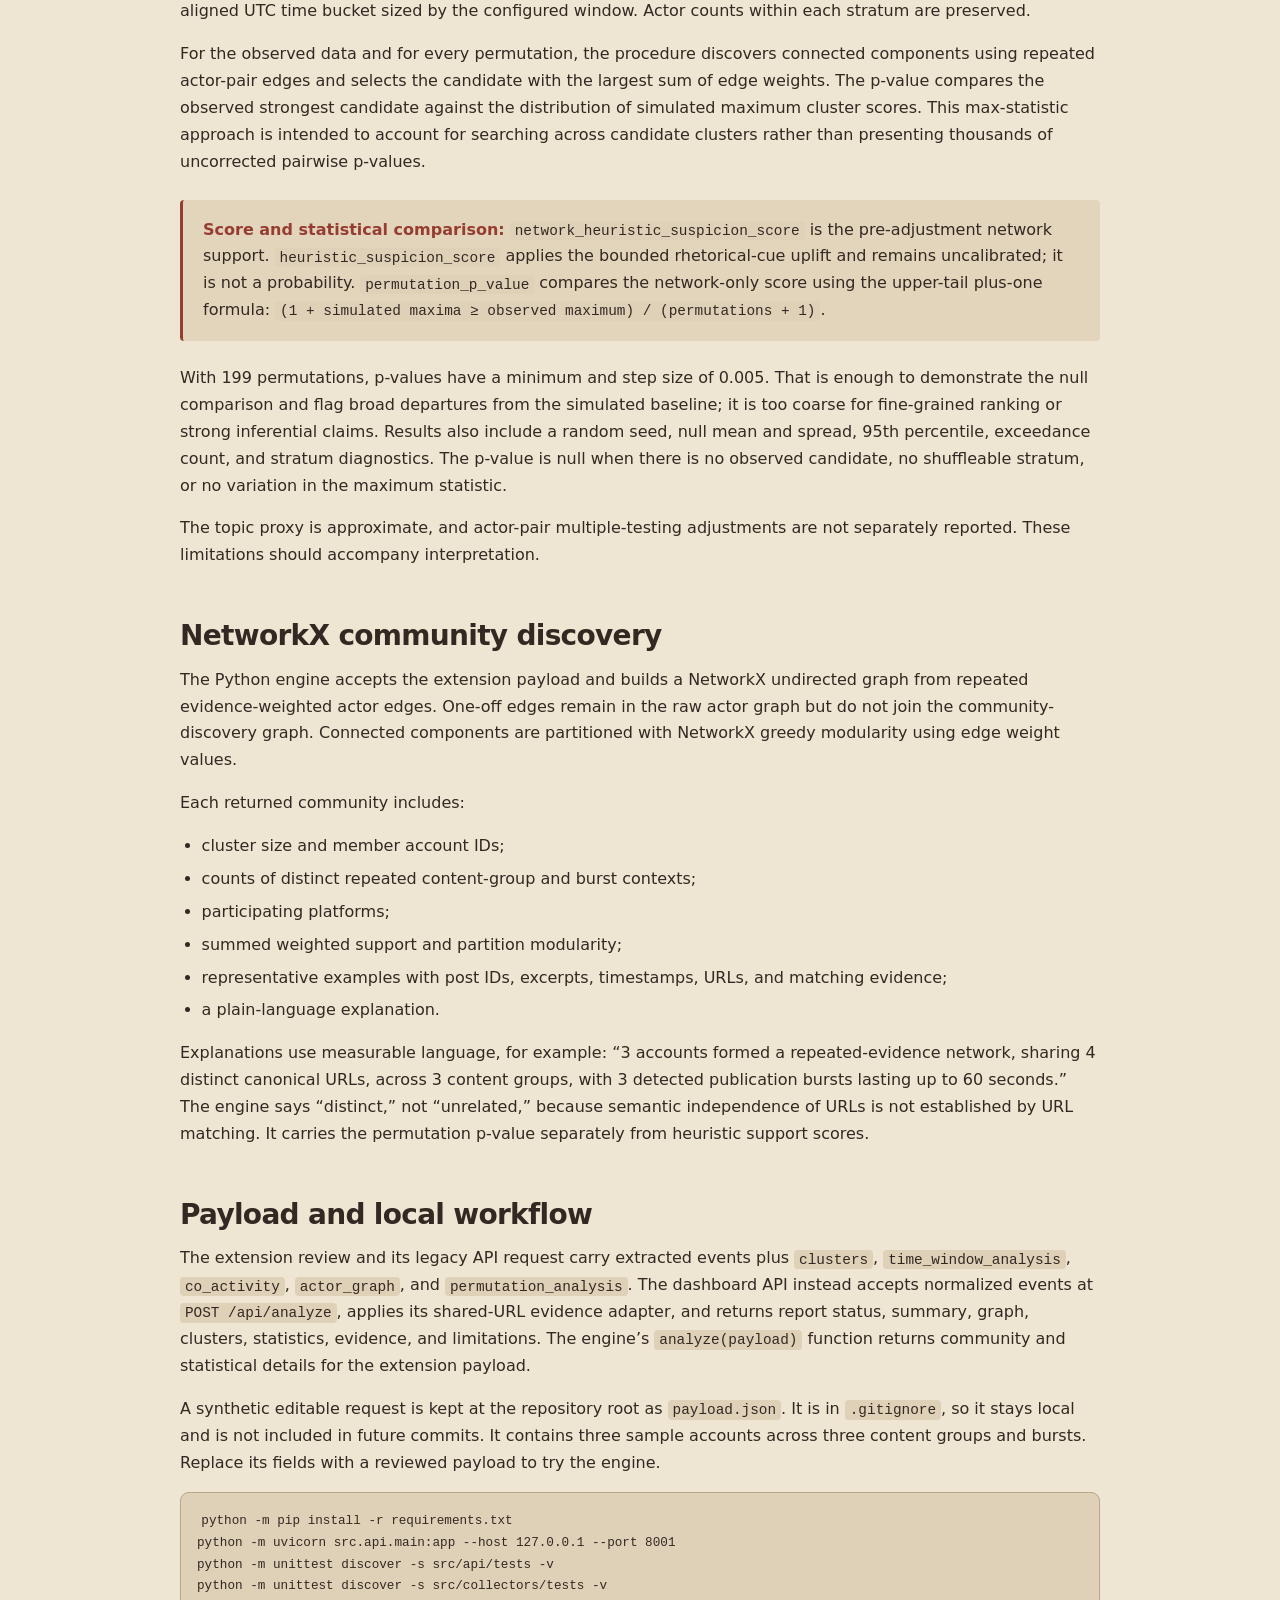
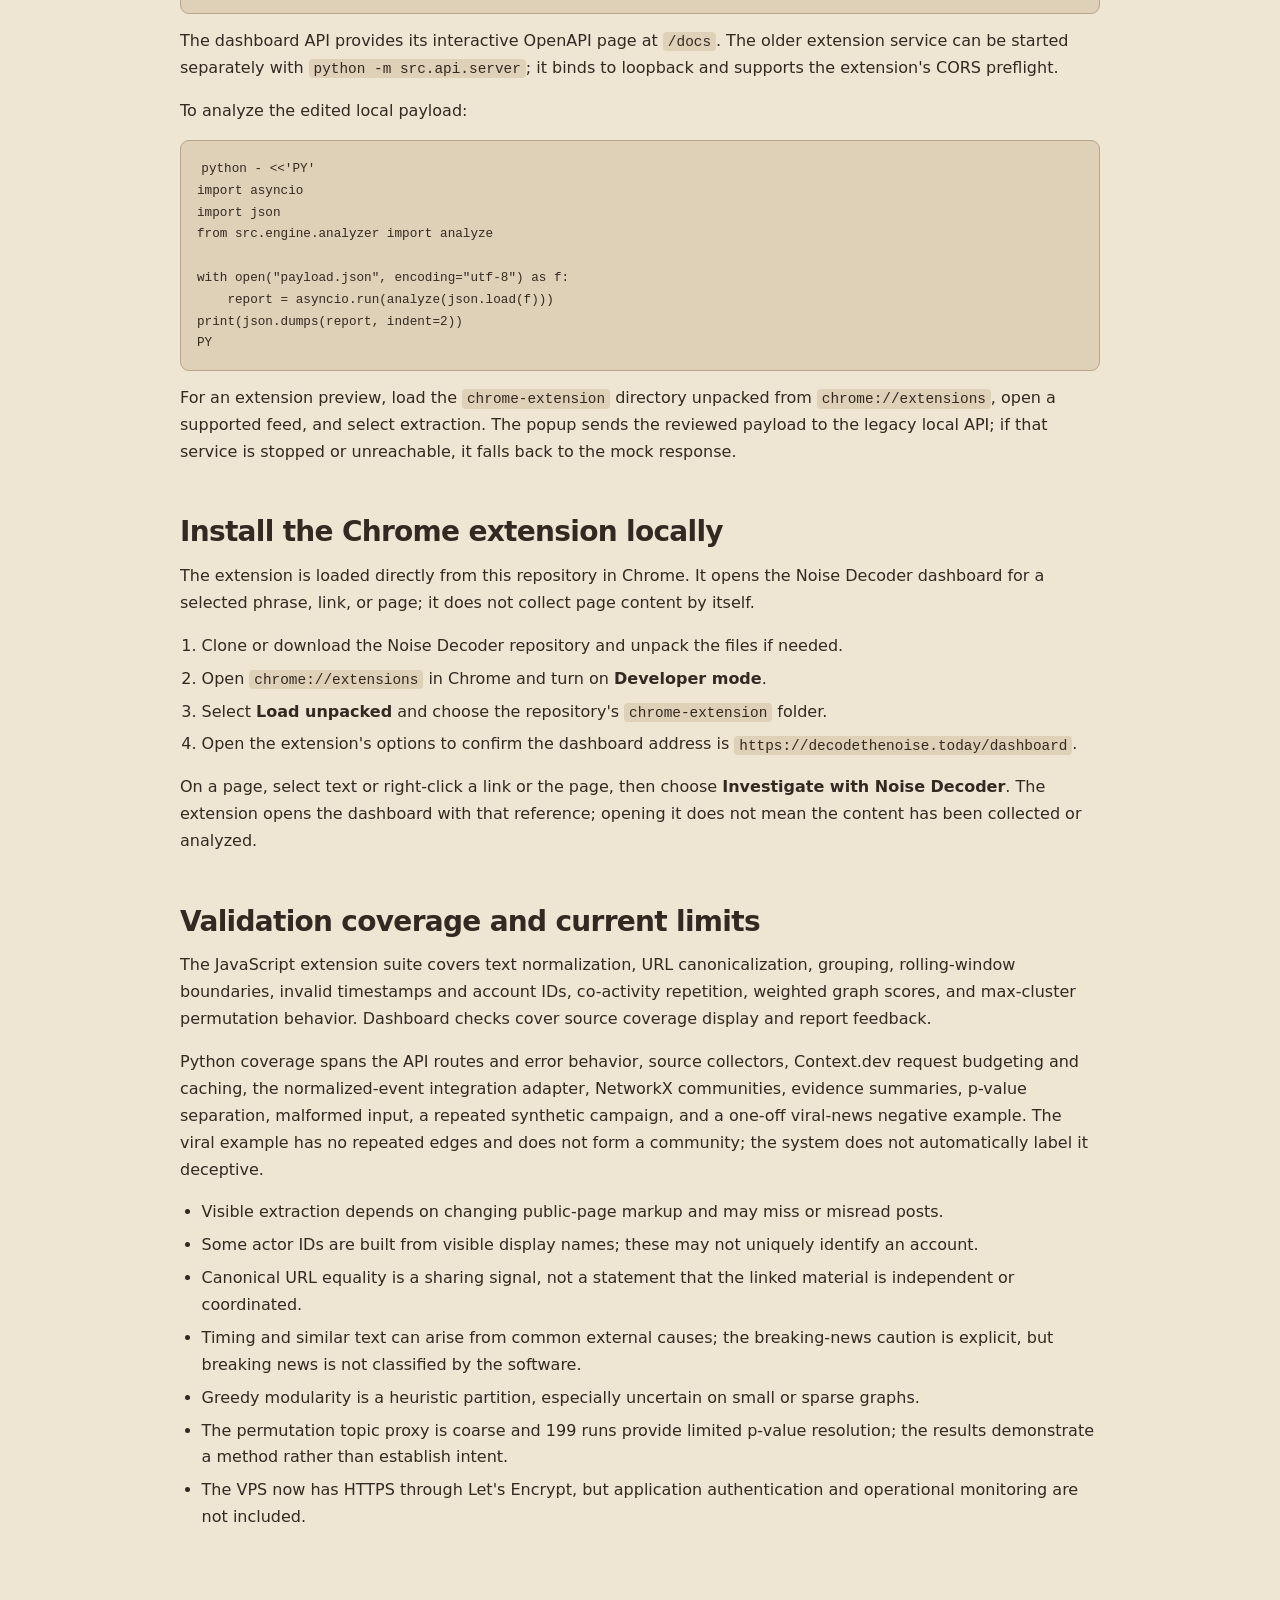
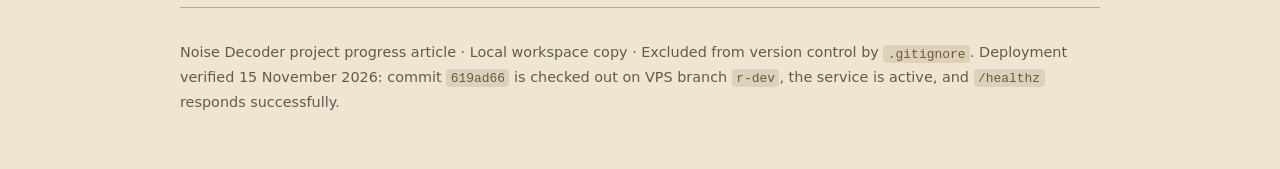
==== commit 5f77a4a0: "Move author links beside repository icon" ====
--- a/progress-overview.html
+++ b/progress-overview.html
@@ -22,15 +22,15 @@
     * { box-sizing: border-box; }
     body { margin: 0; background: var(--page); color: var(--ink); }
     header, main, footer { width: min(920px, calc(100% - 36px)); margin-inline: auto; }
-    .repo-link-row { display: flex; justify-content: flex-start; margin-bottom: 10px; }
+    .repo-link-row { display: flex; align-items: center; justify-content: flex-start; gap: 14px; margin-bottom: 10px; }
     .repo-link { display: inline-flex; align-items: center; color: var(--muted); }
     .repo-link svg { width: 16px; height: 16px; }
     .top-links { display: flex; align-items: center; justify-content: flex-end; gap: 24px; padding: 12px 16px; background: linear-gradient(rgba(130, 39, 32, .66), rgba(130, 39, 32, .66)), url("/static/background.jpeg") center 43% / cover no-repeat; border-radius: 4px; }
     .top-links a { color: var(--accent-ink); font-weight: 700; text-decoration-thickness: 1px; }
-    .authors { display: flex; align-items: center; flex-wrap: wrap; gap: 18px; margin-bottom: 14px; color: var(--ink); }
-    .author { display: inline-flex; align-items: center; gap: 7px; }
+    .authors { display: flex; align-items: center; gap: 14px; color: var(--ink); }
+    .author { display: inline-flex; align-items: center; gap: 5px; }
     .author a { font-weight: 650; }
-    .author-avatar { display: inline-block; width: 28px; height: 28px; flex: 0 0 28px; border-radius: 50%; object-fit: cover; }
+    .author-avatar { display: inline-block; width: 16px; height: 16px; flex: 0 0 16px; border-radius: 50%; object-fit: cover; }
     header { padding: 64px 0 38px; border-bottom: 1px solid var(--line); }
     main { padding: 28px 0 60px; }
     footer { padding: 22px 0 44px; border-top: 1px solid var(--line); color: var(--muted); font-size: .9rem; }
@@ -76,6 +76,10 @@
       <a class="repo-link" href="https://github.com/renatero/noise-decoder" aria-label="Noise Decoder on GitHub" title="Noise Decoder on GitHub">
         <svg viewBox="0 0 16 16" aria-hidden="true" fill="currentColor"><path d="M8 .7a7.3 7.3 0 0 0-2.31 14.23c.37.07.5-.16.5-.36v-1.4c-2.04.44-2.47-.87-2.47-.87-.34-.85-.82-1.08-.82-1.08-.67-.46.05-.45.05-.45.74.05 1.13.76 1.13.76.66 1.13 1.73.8 2.15.61.07-.48.26-.8.47-.98-1.63-.18-3.35-.82-3.35-3.63 0-.8.29-1.46.76-1.98-.08-.18-.33-.94.07-1.96 0 0 .62-.2 2.01.76A6.98 6.98 0 0 1 8 4.1c.62 0 1.24.08 1.82.25 1.4-.95 2.01-.76 2.01-.76.4 1.02.15 1.78.07 1.96.48.52.76 1.18.76 1.98 0 2.82-1.72 3.44-3.36 3.62.27.23.5.67.5 1.35v2.07c0 .2.13.43.5.36A7.3 7.3 0 0 0 8 .7Z"/></svg>
       </a>
+      <div class="authors" aria-label="Authors">
+        <span class="author"><img class="author-avatar" src="https://media.licdn.com/dms/image/v2/D4D03AQH9tt7R0HLIug/profile-displayphoto-shrink_800_800/B4DZbRZYx_G0Ac-/0/1747269815863?e=1796256000&amp;v=beta&amp;t=XpX4dzJVatz8KRHrwULWjQhyWCNzOVPCX5QJSw9Eruc" alt=""><a href="https://www.linkedin.com/in/renater/">Renat Kyryllov</a></span>
+        <span class="author"><img class="author-avatar" src="https://media.licdn.com/dms/image/v2/C4D03AQHTcymcN7xz7g/profile-displayphoto-shrink_800_800/profile-displayphoto-shrink_800_800/0/1588855752130?e=1796256000&amp;v=beta&amp;t=ZGBQMJ4NxUkc46qAOFY8XJ6tZRrP8qOwQj7k2TwxlOI" alt=""><a href="https://www.linkedin.com/in/ronalds-sovas-9005b623/">Ronalds Sovas</a></span>
+      </div>
     </div>
     <nav class="top-links" aria-label="Main links">
       <a href="/dashboard">Dashboard</a>
@@ -293,10 +297,6 @@
   </main>
 
   <footer>
-    <div class="authors" aria-label="Authors">
-      <span class="author"><img class="author-avatar" src="https://media.licdn.com/dms/image/v2/D4D03AQH9tt7R0HLIug/profile-displayphoto-shrink_800_800/B4DZbRZYx_G0Ac-/0/1747269815863?e=1796256000&amp;v=beta&amp;t=XpX4dzJVatz8KRHrwULWjQhyWCNzOVPCX5QJSw9Eruc" alt=""><a href="https://www.linkedin.com/in/renater/">Renat Kyryllov</a></span>
-      <span class="author"><img class="author-avatar" src="https://media.licdn.com/dms/image/v2/C4D03AQHTcymcN7xz7g/profile-displayphoto-shrink_800_800/profile-displayphoto-shrink_800_800/0/1588855752130?e=1796256000&amp;v=beta&amp;t=ZGBQMJ4NxUkc46qAOFY8XJ6tZRrP8qOwQj7k2TwxlOI" alt=""><a href="https://www.linkedin.com/in/ronalds-sovas-9005b623/">Ronalds Sovas</a></span>
-    </div>
     <p>Noise Decoder project progress article · Local workspace copy · Excluded from version control by <code>.gitignore</code>. Deployment verified 15 November 2026: commit <code>619ad66</code> is checked out on VPS branch <code>r-dev</code>, the service is active, and <code>/healthz</code> responds successfully.</p>
   </footer>
 </body>
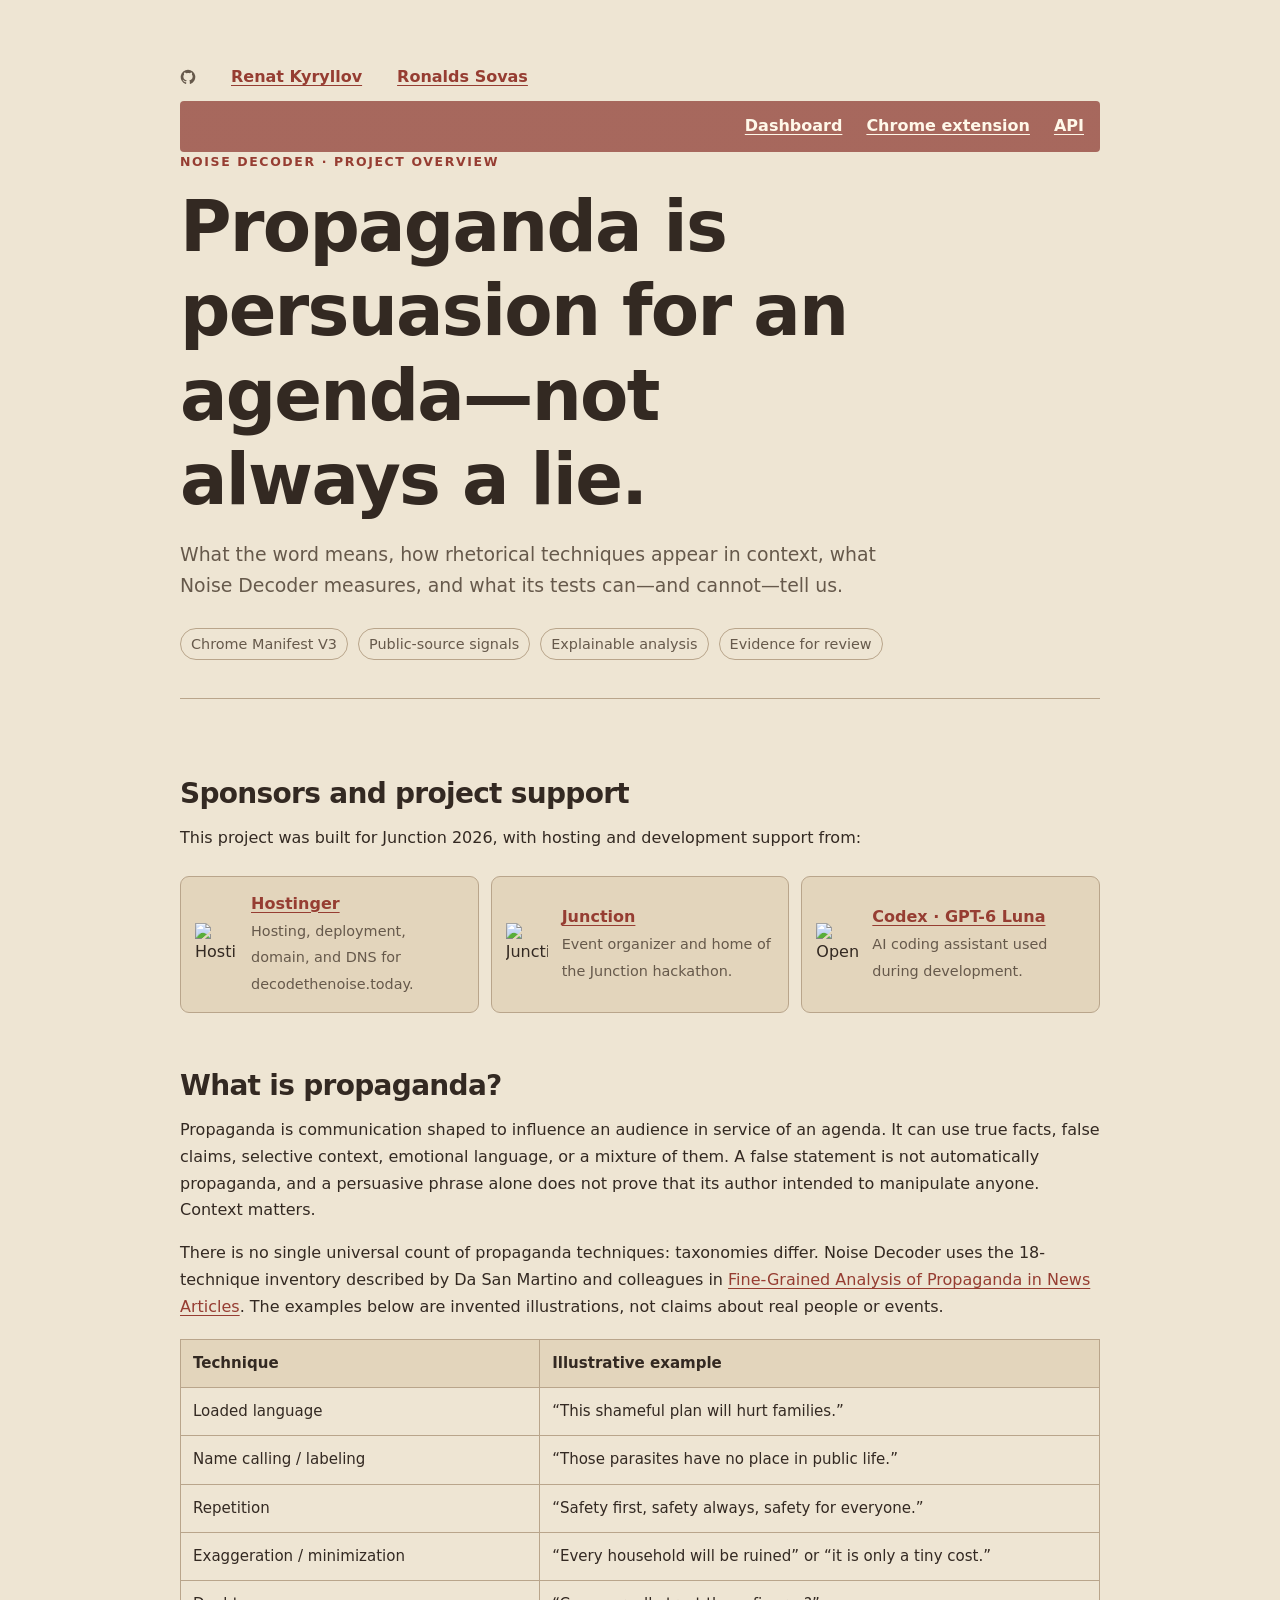
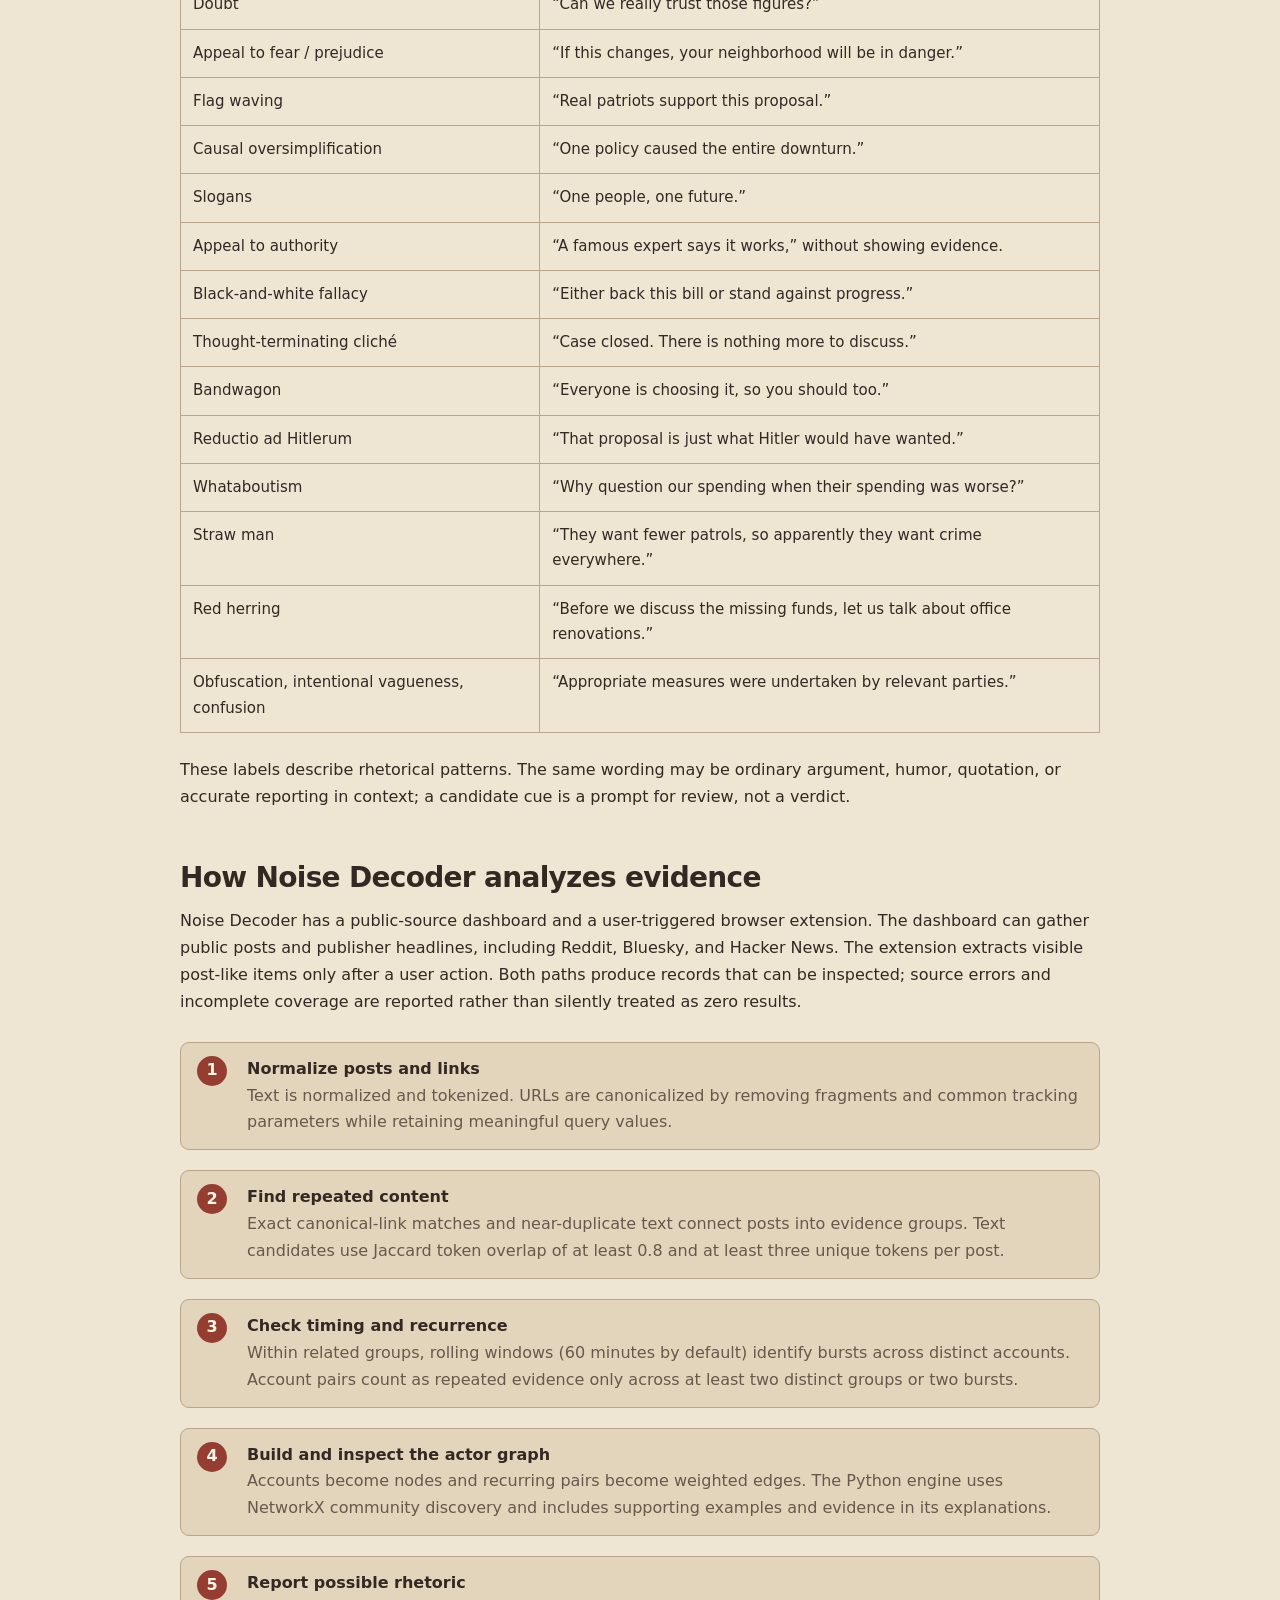
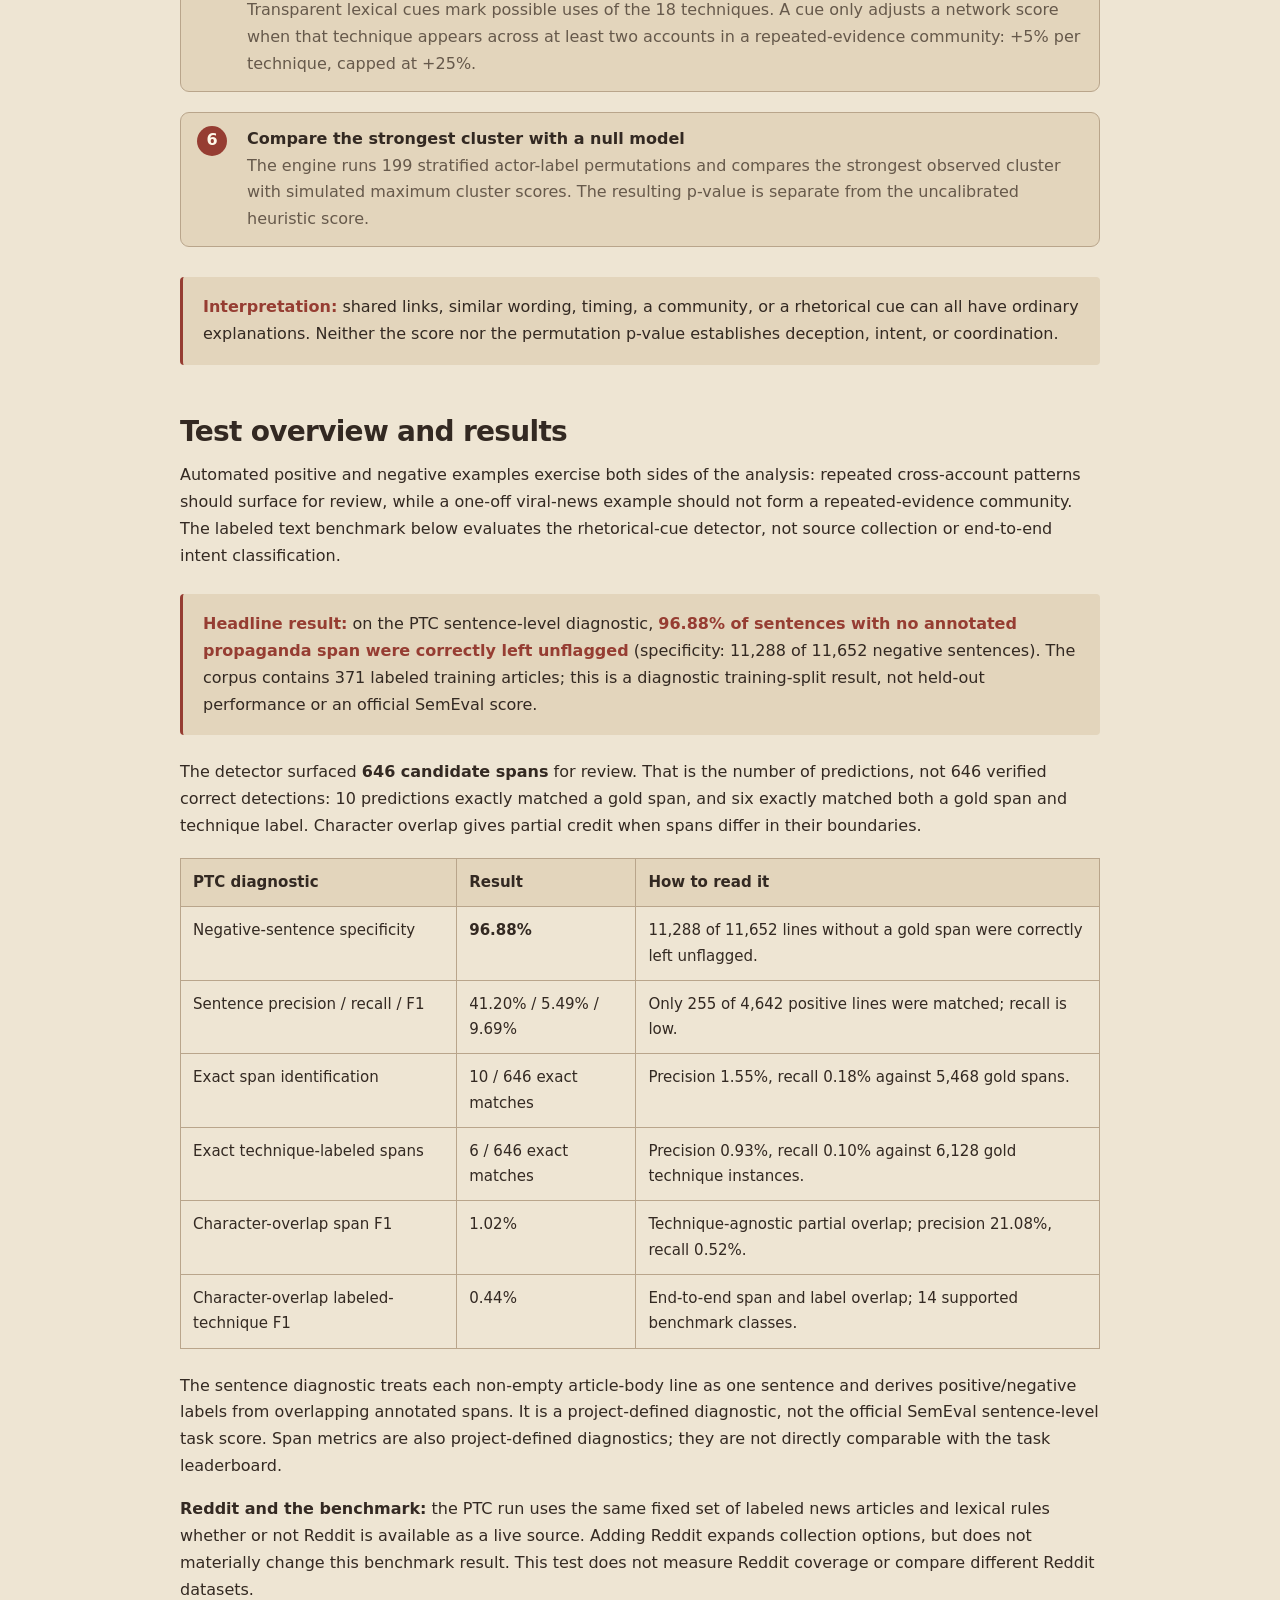
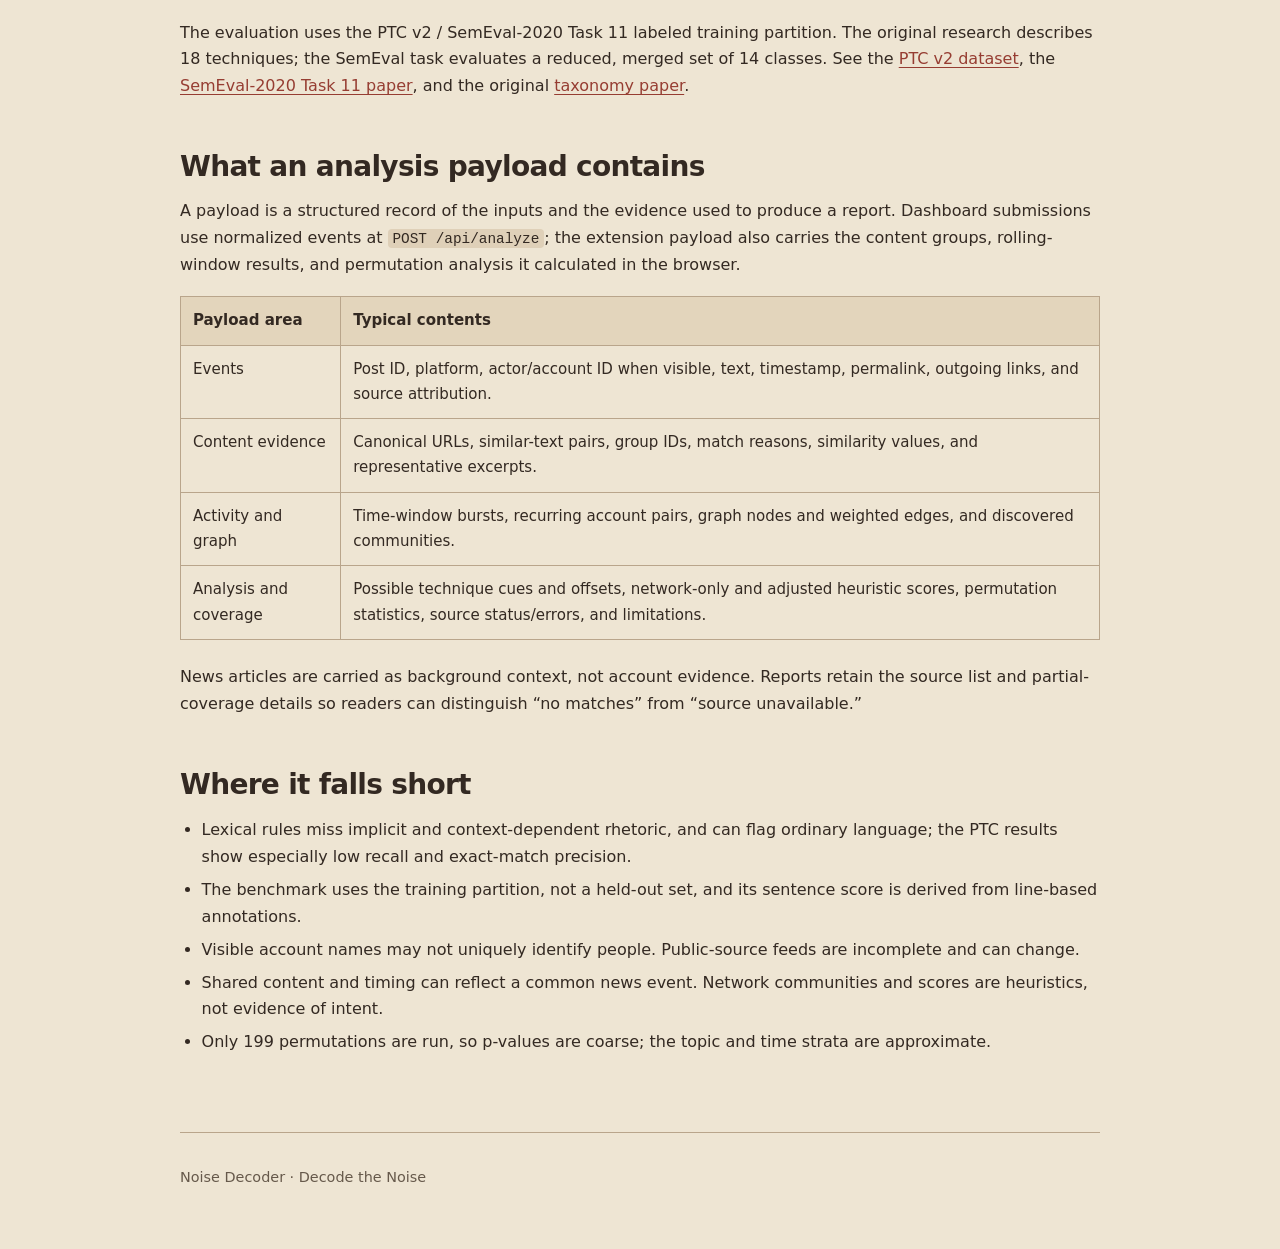
==== commit 52042f50: "Restructure progress overview around propaganda analysis" ====
--- a/progress-overview.html
+++ b/progress-overview.html
@@ -3,8 +3,9 @@
 <head>
   <meta charset="utf-8">
   <meta name="viewport" content="width=device-width, initial-scale=1">
-  <meta name="description" content="A current overview of Noise Decoder and Coordination Radar: browser extraction, the public-data API, dashboard, evidence pipeline, statistical model, deployment, and limitations.">
+  <meta name="description" content="What propaganda is, how Noise Decoder analyzes rhetorical and network evidence, what its labeled tests show, and where it falls short.">
   <title>Noise Decoder — Project Progress</title>
+  <link rel="icon" href="https://www.hostinger.com/favicon.ico" type="image/vnd.microsoft.icon">
   <style>
     :root {
       color-scheme: light;
@@ -31,6 +32,11 @@
     .author { display: inline-flex; align-items: center; gap: 5px; }
     .author a { font-weight: 650; }
     .author-avatar { display: inline-block; width: 16px; height: 16px; flex: 0 0 16px; border-radius: 50%; object-fit: cover; }
+    .sponsor-list { display: grid; grid-template-columns: repeat(3, minmax(0, 1fr)); gap: 12px; margin: 18px 0 38px; padding: 0; list-style: none; }
+    .sponsor { display: flex; align-items: center; gap: 14px; min-height: 94px; padding: 14px; background: var(--panel); border: 1px solid var(--line); border-radius: 9px; }
+    .sponsor img { width: 42px; height: 42px; flex: 0 0 42px; object-fit: contain; }
+    .sponsor b { display: block; }
+    .sponsor span { color: var(--muted); font-size: .9rem; }
     header { padding: 64px 0 38px; border-bottom: 1px solid var(--line); }
     main { padding: 28px 0 60px; }
     footer { padding: 22px 0 44px; border-top: 1px solid var(--line); color: var(--muted); font-size: .9rem; }
@@ -68,6 +74,10 @@
       h2 { break-after: avoid; }
       pre, table, .callout { break-inside: avoid; }
     }
+    @media (max-width: 680px) {
+      .sponsor-list { grid-template-columns: 1fr; }
+      .top-links { gap: 12px; }
+    }
   </style>
 </head>
 <body>
@@ -83,221 +93,134 @@
     </div>
     <nav class="top-links" aria-label="Main links">
       <a href="/dashboard">Dashboard</a>
-      <a href="#chrome-extension-install">Chrome extension</a>
+      <a href="https://github.com/renatero/noise-decoder/blob/master/chrome-extension/README.md">Chrome extension</a>
       <a href="/docs">API</a>
     </nav>
-    <div class="eyebrow">Noise Decoder · implementation overview</div>
-    <h1>From visible posts to explainable network evidence</h1>
-    <p class="dek">A current overview of the browser extension, Coordination Radar dashboard and API, public-source collection, evidence pipeline, statistical model, deployment, and limitations.</p>
+    <div class="eyebrow">Noise Decoder · project overview</div>
+    <h1>Propaganda is persuasion for an agenda—not always a lie.</h1>
+    <p class="dek">What the word means, how rhetorical techniques appear in context, what Noise Decoder measures, and what its tests can—and cannot—tell us.</p>
     <div class="meta">
       <span class="tag">Chrome Manifest V3</span>
-      <span class="tag">JavaScript feature pipeline</span>
-      <span class="tag">Python + NetworkX engine</span>
-      <span class="tag">Evidence for review, not intent attribution</span>
+      <span class="tag">Public-source signals</span>
+      <span class="tag">Explainable analysis</span>
+      <span class="tag">Evidence for review</span>
     </div>
   </header>
 
   <main>
-    <section aria-labelledby="summary">
-      <h2 id="summary">Executive summary</h2>
-      <p>Noise Decoder now has two ways to create an investigation: the Chrome extension extracts posts visible on a page after a user action, while the Coordination Radar web dashboard searches supported public sources through its FastAPI service. Both paths produce normalized records for inspection and analysis. The analysis looks for exact canonical URL reuse and near-duplicate text, groups related posts, checks for activity bursts, records recurring account-pair co-activity, builds a weighted actor graph, estimates a max-cluster permutation p-value, and discovers actor communities in Python.</p>
-      <p>The implementation keeps observable evidence distinct from conclusions. A shared link, similar message, synchronized burst, community membership, rhetorical cue, edge weight, or heuristic score does not by itself show deception or coordination. The system preserves examples and method details so a person can inspect why a relationship was surfaced.</p>
-      <div class="callout caution"><strong>Deployment status (15 November 2026):</strong> commit <code>619ad66</code> is deployed from <code>r-dev</code> to <code>2.24.173.100</code>. The <code>coordination-radar</code> service is active behind Nginx at <a href="https://decodethenoise.today/">decodethenoise.today</a>; HTTPS is enabled with a renewing Let's Encrypt certificate.</div>
-      <p>The VPS keeps the original Noise Decoder extension API on loopback port 8000 and runs the Coordination Radar dashboard API on loopback port 8001. Nginx terminates TLS, redirects HTTP to HTTPS, routes dashboard traffic to port 8001, and preserves the original API endpoints on port 8000. The Chrome extension defaults to the HTTPS domain.</p>
-    </section>
-
-    <section aria-labelledby="technique-analysis">
-      <h2 id="technique-analysis">Possible propaganda-technique cues</h2>
-      <p>Reports compare post text with transparent lexical cues for the 18 labels in the PTC taxonomy, including loaded language, name calling, repetition, fear appeals, whataboutism, and straw men. Each candidate lists the matched words or phrase, its character offsets in the original event text, supporting posts and accounts, and low confidence. The taxonomy follows Da San Martino et al., <a href="https://aclanthology.org/D19-1565/">Fine-Grained Analysis of Propaganda in News Articles</a>; this implementation is not their trained model and a match requires human review.</p>
-      <p>One distinct cue adds 5% to the network-only heuristic score only when it appears in posts by at least two accounts in an already repeated-evidence community. The uplift is capped at 25%. Reports preserve <code>network_heuristic_suspicion_score</code> and place the adjusted value in <code>heuristic_suspicion_score</code>. The permutation p-value still tests the network-only score. Context.dev article cues are reported separately and never change the account-network score.</p>
-    </section>
-
-    <section aria-labelledby="ptc-benchmark">
-      <h2 id="ptc-benchmark">Labeled PTC benchmark</h2>
-      <div class="callout caution"><strong>Training-split diagnostic:</strong> The current lexical cue detector was evaluated on the 371-article labeled training partition of <a href="https://zenodo.org/records/3952415">PTC v2 / SemEval-2020 Task 11</a>. These are not held-out test results. The task site limits corpus use to academic purposes; this repository stores aggregate scores and code, not article text.</div>
-      <p>On 15 November 2026, the detector produced 646 candidate spans. The corpus has 5,468 binary span-identification spans and 6,128 technique-labeled instances across 14 categories. PTC's SemEval 2020 edition merges rare categories into two superclasses and omits Obfuscation, Intentional Vagueness, Confusion. The detector's corresponding rules are mapped to the merged labels. For the task background, see the <a href="https://aclanthology.org/2020.semeval-1.186/">SemEval-2020 Task 11 paper</a>.</p>
+    <section aria-labelledby="sponsors">
+      <h2 id="sponsors">Sponsors and project support</h2>
+      <p>This project was built for Junction 2026, with hosting and development support from:</p>
+      <ul class="sponsor-list">
+        <li class="sponsor">
+          <img src="https://www.hostinger.com/favicon.ico" alt="Hostinger logo" loading="lazy">
+          <div><b><a href="https://www.hostinger.com/">Hostinger</a></b><span>Hosting, deployment, domain, and DNS for decodethenoise.today.</span></div>
+        </li>
+        <li class="sponsor">
+          <img src="https://www.hackjunction.com/favicon.ico" alt="Junction logo" loading="lazy">
+          <div><b><a href="https://www.hackjunction.com/">Junction</a></b><span>Event organizer and home of the Junction hackathon.</span></div>
+        </li>
+        <li class="sponsor">
+          <img src="https://openai.com/favicon.ico" alt="OpenAI logo" loading="lazy">
+          <div><b><a href="https://openai.com/codex/">Codex · GPT-6 Luna</a></b><span>AI coding assistant used during development.</span></div>
+        </li>
+      </ul>
+    </section>
+
+    <section aria-labelledby="what-is-propaganda">
+      <h2 id="what-is-propaganda">What is propaganda?</h2>
+      <p>Propaganda is communication shaped to influence an audience in service of an agenda. It can use true facts, false claims, selective context, emotional language, or a mixture of them. A false statement is not automatically propaganda, and a persuasive phrase alone does not prove that its author intended to manipulate anyone. Context matters.</p>
+      <p>There is no single universal count of propaganda techniques: taxonomies differ. Noise Decoder uses the 18-technique inventory described by Da San Martino and colleagues in <a href="https://aclanthology.org/D19-1565/">Fine-Grained Analysis of Propaganda in News Articles</a>. The examples below are invented illustrations, not claims about real people or events.</p>
       <table>
-        <thead><tr><th>Evaluation</th><th>Exact span P / R / F1</th><th>Character-overlap P / R / F1</th></tr></thead>
+        <thead><tr><th>Technique</th><th>Illustrative example</th></tr></thead>
         <tbody>
-          <tr><td>Span identification, technique ignored</td><td>1.55% / 0.18% / 0.33%</td><td>21.08% / 0.52% / 1.02%</td></tr>
-          <tr><td>End-to-end technique-labeled spans</td><td>0.93% / 0.10% / 0.18%</td><td>9.78% / 0.22% / 0.44%</td></tr>
-          <tr><td>Sentence detection, derived from labeled spans</td><td colspan="2">P 41.20% · R 5.49% · F1 9.69% · specificity 96.88%</td></tr>
+          <tr><td>Loaded language</td><td>“This shameful plan will hurt families.”</td></tr>
+          <tr><td>Name calling / labeling</td><td>“Those parasites have no place in public life.”</td></tr>
+          <tr><td>Repetition</td><td>“Safety first, safety always, safety for everyone.”</td></tr>
+          <tr><td>Exaggeration / minimization</td><td>“Every household will be ruined” or “it is only a tiny cost.”</td></tr>
+          <tr><td>Doubt</td><td>“Can we really trust those figures?”</td></tr>
+          <tr><td>Appeal to fear / prejudice</td><td>“If this changes, your neighborhood will be in danger.”</td></tr>
+          <tr><td>Flag waving</td><td>“Real patriots support this proposal.”</td></tr>
+          <tr><td>Causal oversimplification</td><td>“One policy caused the entire downturn.”</td></tr>
+          <tr><td>Slogans</td><td>“One people, one future.”</td></tr>
+          <tr><td>Appeal to authority</td><td>“A famous expert says it works,” without showing evidence.</td></tr>
+          <tr><td>Black-and-white fallacy</td><td>“Either back this bill or stand against progress.”</td></tr>
+          <tr><td>Thought-terminating cliché</td><td>“Case closed. There is nothing more to discuss.”</td></tr>
+          <tr><td>Bandwagon</td><td>“Everyone is choosing it, so you should too.”</td></tr>
+          <tr><td>Reductio ad Hitlerum</td><td>“That proposal is just what Hitler would have wanted.”</td></tr>
+          <tr><td>Whataboutism</td><td>“Why question our spending when their spending was worse?”</td></tr>
+          <tr><td>Straw man</td><td>“They want fewer patrols, so apparently they want crime everywhere.”</td></tr>
+          <tr><td>Red herring</td><td>“Before we discuss the missing funds, let us talk about office renovations.”</td></tr>
+          <tr><td>Obfuscation, intentional vagueness, confusion</td><td>“Appropriate measures were undertaken by relevant parties.”</td></tr>
         </tbody>
       </table>
-      <p>Character-overlap scores credit correctly labeled overlapping characters; exact scores require identical article, offsets, and technique. These are project-defined end-to-end diagnostics, not the organizers' official SI partial-span scorer or conditional TC score, so they should not be compared directly with the PTC leaderboard. The sentence result treats each non-empty body line as one sentence, as supplied by PTC, and calls a sentence positive when an annotated span or predicted cue overlaps it. It is a diagnostic derived from span labels, not an official SLC score. The technique macro F1 over 14 supported classes is 0.77% using character overlap.</p>
-      <h3>Per-technique character-overlap scores</h3>
+      <p>These labels describe rhetorical patterns. The same wording may be ordinary argument, humor, quotation, or accurate reporting in context; a candidate cue is a prompt for review, not a verdict.</p>
+    </section>
+
+    <section aria-labelledby="algorithm">
+      <h2 id="algorithm">How Noise Decoder analyzes evidence</h2>
+      <p>Noise Decoder has a public-source dashboard and a user-triggered browser extension. The dashboard can gather public posts and publisher headlines, including Reddit, Bluesky, and Hacker News. The extension extracts visible post-like items only after a user action. Both paths produce records that can be inspected; source errors and incomplete coverage are reported rather than silently treated as zero results.</p>
+      <ol class="flow">
+        <li><div><b>Normalize posts and links</b><span class="muted">Text is normalized and tokenized. URLs are canonicalized by removing fragments and common tracking parameters while retaining meaningful query values.</span></div></li>
+        <li><div><b>Find repeated content</b><span class="muted">Exact canonical-link matches and near-duplicate text connect posts into evidence groups. Text candidates use Jaccard token overlap of at least 0.8 and at least three unique tokens per post.</span></div></li>
+        <li><div><b>Check timing and recurrence</b><span class="muted">Within related groups, rolling windows (60 minutes by default) identify bursts across distinct accounts. Account pairs count as repeated evidence only across at least two distinct groups or two bursts.</span></div></li>
+        <li><div><b>Build and inspect the actor graph</b><span class="muted">Accounts become nodes and recurring pairs become weighted edges. The Python engine uses NetworkX community discovery and includes supporting examples and evidence in its explanations.</span></div></li>
+        <li><div><b>Report possible rhetoric</b><span class="muted">Transparent lexical cues mark possible uses of the 18 techniques. A cue only adjusts a network score when that technique appears across at least two accounts in a repeated-evidence community: +5% per technique, capped at +25%.</span></div></li>
+        <li><div><b>Compare the strongest cluster with a null model</b><span class="muted">The engine runs 199 stratified actor-label permutations and compares the strongest observed cluster with simulated maximum cluster scores. The resulting p-value is separate from the uncalibrated heuristic score.</span></div></li>
+      </ol>
+      <div class="callout"><strong>Interpretation:</strong> shared links, similar wording, timing, a community, or a rhetorical cue can all have ordinary explanations. Neither the score nor the permutation p-value establishes deception, intent, or coordination.</div>
+    </section>
+
+    <section aria-labelledby="test-results">
+      <h2 id="test-results">Test overview and results</h2>
+      <p>Automated positive and negative examples exercise both sides of the analysis: repeated cross-account patterns should surface for review, while a one-off viral-news example should not form a repeated-evidence community. The labeled text benchmark below evaluates the rhetorical-cue detector, not source collection or end-to-end intent classification.</p>
+      <div class="callout"><strong>Headline result:</strong> on the PTC sentence-level diagnostic, <strong>96.88% of sentences with no annotated propaganda span were correctly left unflagged</strong> (specificity: 11,288 of 11,652 negative sentences). The corpus contains 371 labeled training articles; this is a diagnostic training-split result, not held-out performance or an official SemEval score.</div>
+      <p>The detector surfaced <strong>646 candidate spans</strong> for review. That is the number of predictions, not 646 verified correct detections: 10 predictions exactly matched a gold span, and six exactly matched both a gold span and technique label. Character overlap gives partial credit when spans differ in their boundaries.</p>
       <table>
-        <thead><tr><th>PTC technique</th><th>Gold spans</th><th>Predicted spans</th><th>Precision</th><th>Recall</th><th>F1</th></tr></thead>
+        <thead><tr><th>PTC diagnostic</th><th>Result</th><th>How to read it</th></tr></thead>
         <tbody>
-          <tr><td>Loaded Language</td><td>2,123</td><td>83</td><td>25.74%</td><td>0.28%</td><td>0.56%</td></tr>
-          <tr><td>Name Calling / Labeling</td><td>1,058</td><td>64</td><td>13.61%</td><td>0.26%</td><td>0.51%</td></tr>
-          <tr><td>Repetition</td><td>621</td><td>20</td><td>7.05%</td><td>0.31%</td><td>0.59%</td></tr>
-          <tr><td>Exaggeration / Minimization</td><td>466</td><td>211</td><td>4.64%</td><td>0.33%</td><td>0.62%</td></tr>
-          <tr><td>Doubt</td><td>493</td><td>50</td><td>8.17%</td><td>0.07%</td><td>0.13%</td></tr>
-          <tr><td>Appeal to Fear / Prejudice</td><td>294</td><td>13</td><td>11.32%</td><td>0.04%</td><td>0.08%</td></tr>
-          <tr><td>Flag Waving</td><td>229</td><td>0</td><td>0.00%</td><td>0.00%</td><td>0.00%</td></tr>
-          <tr><td>Causal Oversimplification</td><td>209</td><td>4</td><td>25.00%</td><td>0.06%</td><td>0.12%</td></tr>
-          <tr><td>Slogans</td><td>129</td><td>146</td><td>9.57%</td><td>4.39%</td><td>6.02%</td></tr>
-          <tr><td>Appeal to Authority</td><td>144</td><td>8</td><td>0.00%</td><td>0.00%</td><td>0.00%</td></tr>
-          <tr><td>Black and White Fallacy</td><td>107</td><td>40</td><td>8.53%</td><td>1.07%</td><td>1.91%</td></tr>
-          <tr><td>Thought Terminating Cliches</td><td>76</td><td>2</td><td>0.00%</td><td>0.00%</td><td>0.00%</td></tr>
-          <tr><td>Bandwagon / Reductio ad Hitlerum</td><td>72</td><td>3</td><td>0.00%</td><td>0.00%</td><td>0.00%</td></tr>
-          <tr><td>Whataboutism / Straw Men / Red Herring</td><td>107</td><td>2</td><td>50.00%</td><td>0.14%</td><td>0.27%</td></tr>
+          <tr><td>Negative-sentence specificity</td><td><strong>96.88%</strong></td><td>11,288 of 11,652 lines without a gold span were correctly left unflagged.</td></tr>
+          <tr><td>Sentence precision / recall / F1</td><td>41.20% / 5.49% / 9.69%</td><td>Only 255 of 4,642 positive lines were matched; recall is low.</td></tr>
+          <tr><td>Exact span identification</td><td>10 / 646 exact matches</td><td>Precision 1.55%, recall 0.18% against 5,468 gold spans.</td></tr>
+          <tr><td>Exact technique-labeled spans</td><td>6 / 646 exact matches</td><td>Precision 0.93%, recall 0.10% against 6,128 gold technique instances.</td></tr>
+          <tr><td>Character-overlap span F1</td><td>1.02%</td><td>Technique-agnostic partial overlap; precision 21.08%, recall 0.52%.</td></tr>
+          <tr><td>Character-overlap labeled-technique F1</td><td>0.44%</td><td>End-to-end span and label overlap; 14 supported benchmark classes.</td></tr>
         </tbody>
       </table>
-      <p>The low recall reflects the current detector's sparse lexical rules and its one-candidate-per-technique-per-article limit. These results do not show that a matched phrase is propaganda; they show that the present cues are a weak screening aid on this news-article benchmark.</p>
-      <p>Reproduce the report by downloading and extracting the <a href="https://zenodo.org/records/3952415">PTC v2 archive</a>, then run <code>python -m src.engine.benchmarks.ptc --data-dir /path/to/datasets --output reports/ptc-benchmark.json</code>. The suite is <code>src/engine/tests/test_ptc_benchmark.py</code>; set <code>PTC_DATA_DIR</code> to include the full corpus check.</p>
-    </section>
-
-    <section aria-labelledby="api-dashboard">
-      <h2 id="api-dashboard">Coordination Radar dashboard and API</h2>
-      <p>The dashboard is served by the same FastAPI application that collects sources and analyzes normalized events. It offers reproducible synthetic coordinated and benign scenarios, bounded live searches, an offline Bluesky snapshot, and normalized JSON import. Reports show the sources searched, query, completion state, result counts, and source errors, including when a search returns no usable records. Failed sources are reported as unknown coverage rather than as zero matches; partial results from healthy sources are retained.</p>
-      <p>The dashboard analysis adapter canonicalizes submitted URLs and forms shared-URL groups. An account pair is treated as a recurring relationship only when it co-occurs in at least two distinct URL groups; single-context edges remain visible as limited evidence. It passes the evidence-weighted graph into the Python community engine. This API path is deliberately narrower than the extension payload, which also carries text-similarity matches, rolling time-window bursts, and the stratified permutation report. News articles tagged <code>news_context</code> are returned as background context and never treated as account evidence.</p>
+      <p>The sentence diagnostic treats each non-empty article-body line as one sentence and derives positive/negative labels from overlapping annotated spans. It is a project-defined diagnostic, not the official SemEval sentence-level task score. Span metrics are also project-defined diagnostics; they are not directly comparable with the task leaderboard.</p>
+      <p><strong>Reddit and the benchmark:</strong> the PTC run uses the same fixed set of labeled news articles and lexical rules whether or not Reddit is available as a live source. Adding Reddit expands collection options, but does not materially change this benchmark result. This test does not measure Reddit coverage or compare different Reddit datasets.</p>
+      <p>The evaluation uses the PTC v2 / SemEval-2020 Task 11 labeled training partition. The original research describes 18 techniques; the SemEval task evaluates a reduced, merged set of 14 classes. See the <a href="https://zenodo.org/records/3952415">PTC v2 dataset</a>, the <a href="https://aclanthology.org/2020.semeval-1.186/">SemEval-2020 Task 11 paper</a>, and the original <a href="https://aclanthology.org/D19-1565/">taxonomy paper</a>.</p>
+    </section>
+
+    <section aria-labelledby="payload">
+      <h2 id="payload">What an analysis payload contains</h2>
+      <p>A payload is a structured record of the inputs and the evidence used to produce a report. Dashboard submissions use normalized events at <code>POST /api/analyze</code>; the extension payload also carries the content groups, rolling-window results, and permutation analysis it calculated in the browser.</p>
       <table>
-        <thead><tr><th>Route</th><th>Purpose</th></tr></thead>
+        <thead><tr><th>Payload area</th><th>Typical contents</th></tr></thead>
         <tbody>
-          <tr><td><code>GET /healthz</code></td><td>Service health check.</td></tr>
-          <tr><td><code>GET /api/sources</code></td><td>Source catalog and current availability.</td></tr>
-          <tr><td><code>GET /api/collect/bluesky?query=…&amp;limit=50</code></td><td>Bounded public Bluesky search.</td></tr>
-          <tr><td><code>GET /api/collect/hackernews</code>, <code>/bbc</code>, <code>/guardian</code>, <code>/aljazeera</code></td><td>Hacker News story search and publisher-provided RSS headlines and summaries.</td></tr>
-          <tr><td><code>GET /api/collect/all</code></td><td>Interleaved results from available live social and publisher sources, up to the requested total limit.</td></tr>
-          <tr><td><code>POST /api/collect/context</code></td><td>Optional Context.dev English news search for the last 1, 7, or 30 days, capped at 10 candidates per request.</td></tr>
-          <tr><td><code>POST /api/analyze</code></td><td>Analyze normalized events. Context.dev publisher articles are retained as background context and excluded from account coordination analysis.</td></tr>
-          <tr><td><code>POST /api/import</code></td><td>Import normalized JSON events from other platforms.</td></tr>
-          <tr><td><code>GET /api/datasets</code>, <code>/api/snapshots/bluesky</code></td><td>Load synthetic scenarios or the saved offline public-data snapshot.</td></tr>
+          <tr><td>Events</td><td>Post ID, platform, actor/account ID when visible, text, timestamp, permalink, outgoing links, and source attribution.</td></tr>
+          <tr><td>Content evidence</td><td>Canonical URLs, similar-text pairs, group IDs, match reasons, similarity values, and representative excerpts.</td></tr>
+          <tr><td>Activity and graph</td><td>Time-window bursts, recurring account pairs, graph nodes and weighted edges, and discovered communities.</td></tr>
+          <tr><td>Analysis and coverage</td><td>Possible technique cues and offsets, network-only and adjusted heuristic scores, permutation statistics, source status/errors, and limitations.</td></tr>
         </tbody>
       </table>
-      <p>Bluesky and combined collection are bounded and unauthenticated. Public-feed searches inspect current headlines and summaries; they are not publisher archives. Live collection responses preserve source attribution and coverage diagnostics for display and report export.</p>
-      <p>Context.dev requires a server-side <code>CONTEXT_API_KEY</code>. Its collector defaults to 20 new upstream requests per UTC day and allows at most four new requests per minute; each request fetches at most 10 candidates. Ten-minute cache hits do not consume credits. Searches require the dashboard request header and reject foreign browser origins. If the key is not configured, the dashboard marks this source unavailable and other sources remain usable.</p>
-      <p>On the VPS, Nginx serves the dashboard over HTTPS and proxies it to the app bound at <code>127.0.0.1:8001</code>; the original extension API remains at <code>127.0.0.1:8000</code>. The app's <code>/healthz</code> route was checked after deploying commit <code>619ad66</code>.</p>
-    </section>
-
-    <section aria-labelledby="pipeline">
-      <h2 id="pipeline">The analysis pipeline</h2>
-      <ol class="flow">
-        <li><div><b>User-initiated extraction</b><span class="muted">The Manifest V3 popup injects a self-contained extractor only after the user selects “Extract visible posts.” It reads visible article-like items from the active web page.</span></div></li>
-        <li><div><b>Normalization and feature extraction</b><span class="muted">Message text is normalized and tokenized; post and outgoing URLs are canonicalized; the batch is compared for shared links and near-duplicate wording.</span></div></li>
-        <li><div><b>Related-content groups</b><span class="muted">Posts connected by shared canonical URLs or high token overlap form connected components with pairwise evidence.</span></div></li>
-        <li><div><b>Time-window bursts</b><span class="muted">Related posts are scanned in rolling windows, counting distinct identified accounts and retaining invalid-timestamp diagnostics.</span></div></li>
-        <li><div><b>Repeated co-activity</b><span class="muted">Account pairs are tracked across distinct content groups and detected bursts. Single-context patterns remain limited evidence.</span></div></li>
-        <li><div><b>Weighted actor graph and permutation null</b><span class="muted">Accounts become nodes, recurring pairs become weighted edges, and a stratified randomization compares the strongest discovered actor cluster with a simulated maximum-score distribution.</span></div></li>
-        <li><div><b>Network communities</b><span class="muted">The Python engine uses NetworkX greedy modularity on the repeated-edge graph and returns community summaries and representative examples.</span></div></li>
-      </ol>
-    </section>
-
-    <section aria-labelledby="extraction">
-      <h2 id="extraction">Collection, normalization, and matching</h2>
-      <h3>Collection behavior</h3>
-      <p>The extension has no always-running page collector. Collection begins after a user action. Extraction uses common article/feed selectors and a small set of platform-oriented selectors; real page markup is dynamic, so results are deliberately incomplete and should be reviewed before submission.</p>
-      <h3>Text features</h3>
-      <p>The feature module removes zero-width characters, applies Unicode NFKC normalization, collapses whitespace, and lowercases text. Unicode-aware tokenization retains letters and numbers. Similarity uses Jaccard overlap on token sets; candidate pairs are generated through an inverted token index rather than a full all-pairs scan. A text pair qualifies at Jaccard similarity of at least <code>0.8</code>, with at least three unique tokens on each side.</p>
-      <h3>URL features</h3>
-      <p>HTTP(S) URLs are canonicalized by dropping fragments and common tracking parameters, lowercasing the host, removing default ports and trailing path slashes, and sorting remaining query parameters. Exact canonical outgoing URL matches are recorded separately from text similarity. This makes common tracking variants comparable while retaining non-tracking query values.</p>
-      <p>Extracted events preserve the visible text and include normalized text, tokens, canonical permalink, canonical outgoing links, shared-URL evidence, and near-duplicate matches.</p>
-    </section>
-
-    <section aria-labelledby="groups">
-      <h2 id="groups">Groups, bursts, and recurring co-activity</h2>
-      <h3>Related-post groups</h3>
-      <p>Pairwise edges are created for qualifying token similarity or exact canonical outgoing URL matches. Connected components become content groups. Each group includes post IDs and the pairwise match reasons, similarity values, and shared URLs that connect its members.</p>
-      <h3>Rolling publication windows</h3>
-      <p>The extension settings page exposes a rolling window from 1 to 10,080 minutes (default 60) and a minimum of 2 to 100 distinct accounts (default 2). Within each related-content group, posts are sorted by publication time. A burst is reported when the configured number of identified accounts appears within the interval. Missing or invalid publication timestamps are excluded and counted. Posts with unknown account IDs can contribute to post counts but not to the distinct-account threshold.</p>
-      <h3>Repeated account-pair co-activity</h3>
-      <p>For each account pair, the extension records the distinct content groups and publication bursts where both accounts appeared, their contributed post IDs, and direct pairwise evidence when available. A pair is marked repeated if it appears in at least two content groups or at least two bursts. One group plus a burst derived from that group does not count as repetition.</p>
-      <p>The output also includes an evidence assessment. A pair supported only within one content group is labeled <code>limited</code>, even when it recurs across multiple bursts in that group. The report explicitly says that a common cause such as a breaking-news event may explain simultaneous activity. The system does not independently detect breaking news.</p>
-    </section>
-
-    <section aria-labelledby="graph">
-      <h2 id="graph">Weighted actor graph</h2>
-      <p>The extension constructs an undirected graph. Identified accounts are nodes with observed platforms, posts, content-group IDs, and burst IDs. Account pairs are edges with their recurrence counts and supporting context records. Unknown IDs are excluded from this graph so multiple unidentified posts are not collapsed into one artificial account.</p>
-      <table>
-        <thead><tr><th>Weight contribution</th><th>Support score</th><th>Interpretation</th></tr></thead>
-        <tbody>
-          <tr><td>Each distinct content group</td><td>+1</td><td>Primary repeated-content context</td></tr>
-          <tr><td>First burst within a group</td><td>+0</td><td>Avoids counting the same context twice</td></tr>
-          <tr><td>Each additional burst within that group</td><td>+0.25</td><td>Modest extra temporal support</td></tr>
-          <tr><td>Burst without a group</td><td>0.5 base</td><td>Lower-weight standalone timing support</td></tr>
-        </tbody>
-      </table>
-      <p>These weights are transparent evidence-support scores. They are not probabilities, confidence levels, or findings of intent.</p>
-    </section>
-
-    <section aria-labelledby="permutation">
-      <h2 id="permutation">Permutation null model and strongest-cluster test</h2>
-      <p>The current statistical comparison runs 199 actor-assignment permutations. Post content, URL, timestamp, platform, and group membership remain fixed. Actor labels are shuffled among identified posts sharing the same platform, a coarse topic proxy (the most common non-stopword token in the extracted batch), and an epoch-aligned UTC time bucket sized by the configured window. Actor counts within each stratum are preserved.</p>
-      <p>For the observed data and for every permutation, the procedure discovers connected components using repeated actor-pair edges and selects the candidate with the largest sum of edge weights. The p-value compares the observed strongest candidate against the distribution of simulated maximum cluster scores. This max-statistic approach is intended to account for searching across candidate clusters rather than presenting thousands of uncorrected pairwise p-values.</p>
-      <div class="callout"><strong>Score and statistical comparison:</strong> <code>network_heuristic_suspicion_score</code> is the pre-adjustment network support. <code>heuristic_suspicion_score</code> applies the bounded rhetorical-cue uplift and remains uncalibrated; it is not a probability. <code>permutation_p_value</code> compares the network-only score using the upper-tail plus-one formula: <code>(1 + simulated maxima ≥ observed maximum) / (permutations + 1)</code>.</div>
-      <p>With 199 permutations, p-values have a minimum and step size of 0.005. That is enough to demonstrate the null comparison and flag broad departures from the simulated baseline; it is too coarse for fine-grained ranking or strong inferential claims. Results also include a random seed, null mean and spread, 95th percentile, exceedance count, and stratum diagnostics. The p-value is null when there is no observed candidate, no shuffleable stratum, or no variation in the maximum statistic.</p>
-      <p>The topic proxy is approximate, and actor-pair multiple-testing adjustments are not separately reported. These limitations should accompany interpretation.</p>
-    </section>
-
-    <section aria-labelledby="communities">
-      <h2 id="communities">NetworkX community discovery</h2>
-      <p>The Python engine accepts the extension payload and builds a NetworkX undirected graph from repeated evidence-weighted actor edges. One-off edges remain in the raw actor graph but do not join the community-discovery graph. Connected components are partitioned with NetworkX greedy modularity using edge weight values.</p>
-      <p>Each returned community includes:</p>
+      <p>News articles are carried as background context, not account evidence. Reports retain the source list and partial-coverage details so readers can distinguish “no matches” from “source unavailable.”</p>
+    </section>
+
+    <section aria-labelledby="limitations">
+      <h2 id="limitations">Where it falls short</h2>
       <ul>
-        <li>cluster size and member account IDs;</li>
-        <li>counts of distinct repeated content-group and burst contexts;</li>
-        <li>participating platforms;</li>
-        <li>summed weighted support and partition modularity;</li>
-        <li>representative examples with post IDs, excerpts, timestamps, URLs, and matching evidence;</li>
-        <li>a plain-language explanation.</li>
+        <li>Lexical rules miss implicit and context-dependent rhetoric, and can flag ordinary language; the PTC results show especially low recall and exact-match precision.</li>
+        <li>The benchmark uses the training partition, not a held-out set, and its sentence score is derived from line-based annotations.</li>
+        <li>Visible account names may not uniquely identify people. Public-source feeds are incomplete and can change.</li>
+        <li>Shared content and timing can reflect a common news event. Network communities and scores are heuristics, not evidence of intent.</li>
+        <li>Only 199 permutations are run, so p-values are coarse; the topic and time strata are approximate.</li>
       </ul>
-      <p>Explanations use measurable language, for example: “3 accounts formed a repeated-evidence network, sharing 4 distinct canonical URLs, across 3 content groups, with 3 detected publication bursts lasting up to 60 seconds.” The engine says “distinct,” not “unrelated,” because semantic independence of URLs is not established by URL matching. It carries the permutation p-value separately from heuristic support scores.</p>
-    </section>
-
-    <section aria-labelledby="payload">
-      <h2 id="payload">Payload and local workflow</h2>
-      <p>The extension review and its legacy API request carry extracted events plus <code>clusters</code>, <code>time_window_analysis</code>, <code>co_activity</code>, <code>actor_graph</code>, and <code>permutation_analysis</code>. The dashboard API instead accepts normalized events at <code>POST /api/analyze</code>, applies its shared-URL evidence adapter, and returns report status, summary, graph, clusters, statistics, evidence, and limitations. The engine’s <code>analyze(payload)</code> function returns community and statistical details for the extension payload.</p>
-      <p>A synthetic editable request is kept at the repository root as <code>payload.json</code>. It is in <code>.gitignore</code>, so it stays local and is not included in future commits. It contains three sample accounts across three content groups and bursts. Replace its fields with a reviewed payload to try the engine.</p>
-      <pre><code>python -m pip install -r requirements.txt
-python -m uvicorn src.api.main:app --host 127.0.0.1 --port 8001
-python -m unittest discover -s src/api/tests -v
-python -m unittest discover -s src/collectors/tests -v</code></pre>
-      <p>The dashboard API provides its interactive OpenAPI page at <code>/docs</code>. The older extension service can be started separately with <code>python -m src.api.server</code>; it binds to loopback and supports the extension's CORS preflight.</p>
-      <p>To analyze the edited local payload:</p>
-      <pre><code>python - &lt;&lt;'PY'
-import asyncio
-import json
-from src.engine.analyzer import analyze
-
-with open("payload.json", encoding="utf-8") as f:
-    report = asyncio.run(analyze(json.load(f)))
-print(json.dumps(report, indent=2))
-PY</code></pre>
-      <p>For an extension preview, load the <code>chrome-extension</code> directory unpacked from <code>chrome://extensions</code>, open a supported feed, and select extraction. The popup sends the reviewed payload to the legacy local API; if that service is stopped or unreachable, it falls back to the mock response.</p>
-    </section>
-
-    <section id="chrome-extension-install" aria-labelledby="chrome-install-heading">
-      <h2 id="chrome-install-heading">Install the Chrome extension locally</h2>
-      <p>The extension is loaded directly from this repository in Chrome. It opens the Noise Decoder dashboard for a selected phrase, link, or page; it does not collect page content by itself.</p>
-      <ol>
-        <li>Clone or download the Noise Decoder repository and unpack the files if needed.</li>
-        <li>Open <code>chrome://extensions</code> in Chrome and turn on <strong>Developer mode</strong>.</li>
-        <li>Select <strong>Load unpacked</strong> and choose the repository's <code>chrome-extension</code> folder.</li>
-        <li>Open the extension's options to confirm the dashboard address is <code>https://decodethenoise.today/dashboard</code>.</li>
-      </ol>
-      <p>On a page, select text or right-click a link or the page, then choose <strong>Investigate with Noise Decoder</strong>. The extension opens the dashboard with that reference; opening it does not mean the content has been collected or analyzed.</p>
-    </section>
-
-    <section aria-labelledby="validation">
-      <h2 id="validation">Validation coverage and current limits</h2>
-      <p>The JavaScript extension suite covers text normalization, URL canonicalization, grouping, rolling-window boundaries, invalid timestamps and account IDs, co-activity repetition, weighted graph scores, and max-cluster permutation behavior. Dashboard checks cover source coverage display and report feedback.</p>
-      <p>Python coverage spans the API routes and error behavior, source collectors, Context.dev request budgeting and caching, the normalized-event integration adapter, NetworkX communities, evidence summaries, p-value separation, malformed input, a repeated synthetic campaign, and a one-off viral-news negative example. The viral example has no repeated edges and does not form a community; the system does not automatically label it deceptive.</p>
-      <ul>
-        <li>Visible extraction depends on changing public-page markup and may miss or misread posts.</li>
-        <li>Some actor IDs are built from visible display names; these may not uniquely identify an account.</li>
-        <li>Canonical URL equality is a sharing signal, not a statement that the linked material is independent or coordinated.</li>
-        <li>Timing and similar text can arise from common external causes; the breaking-news caution is explicit, but breaking news is not classified by the software.</li>
-        <li>Greedy modularity is a heuristic partition, especially uncertain on small or sparse graphs.</li>
-        <li>The permutation topic proxy is coarse and 199 runs provide limited p-value resolution; the results demonstrate a method rather than establish intent.</li>
-        <li>The VPS now has HTTPS through Let's Encrypt, but application authentication and operational monitoring are not included.</li>
-      </ul>
     </section>
   </main>
 
   <footer>
-    <p>Noise Decoder project progress article · Local workspace copy · Excluded from version control by <code>.gitignore</code>. Deployment verified 15 November 2026: commit <code>619ad66</code> is checked out on VPS branch <code>r-dev</code>, the service is active, and <code>/healthz</code> responds successfully.</p>
+    <p>Noise Decoder · Decode the Noise</p>
   </footer>
 </body>
 </html>
